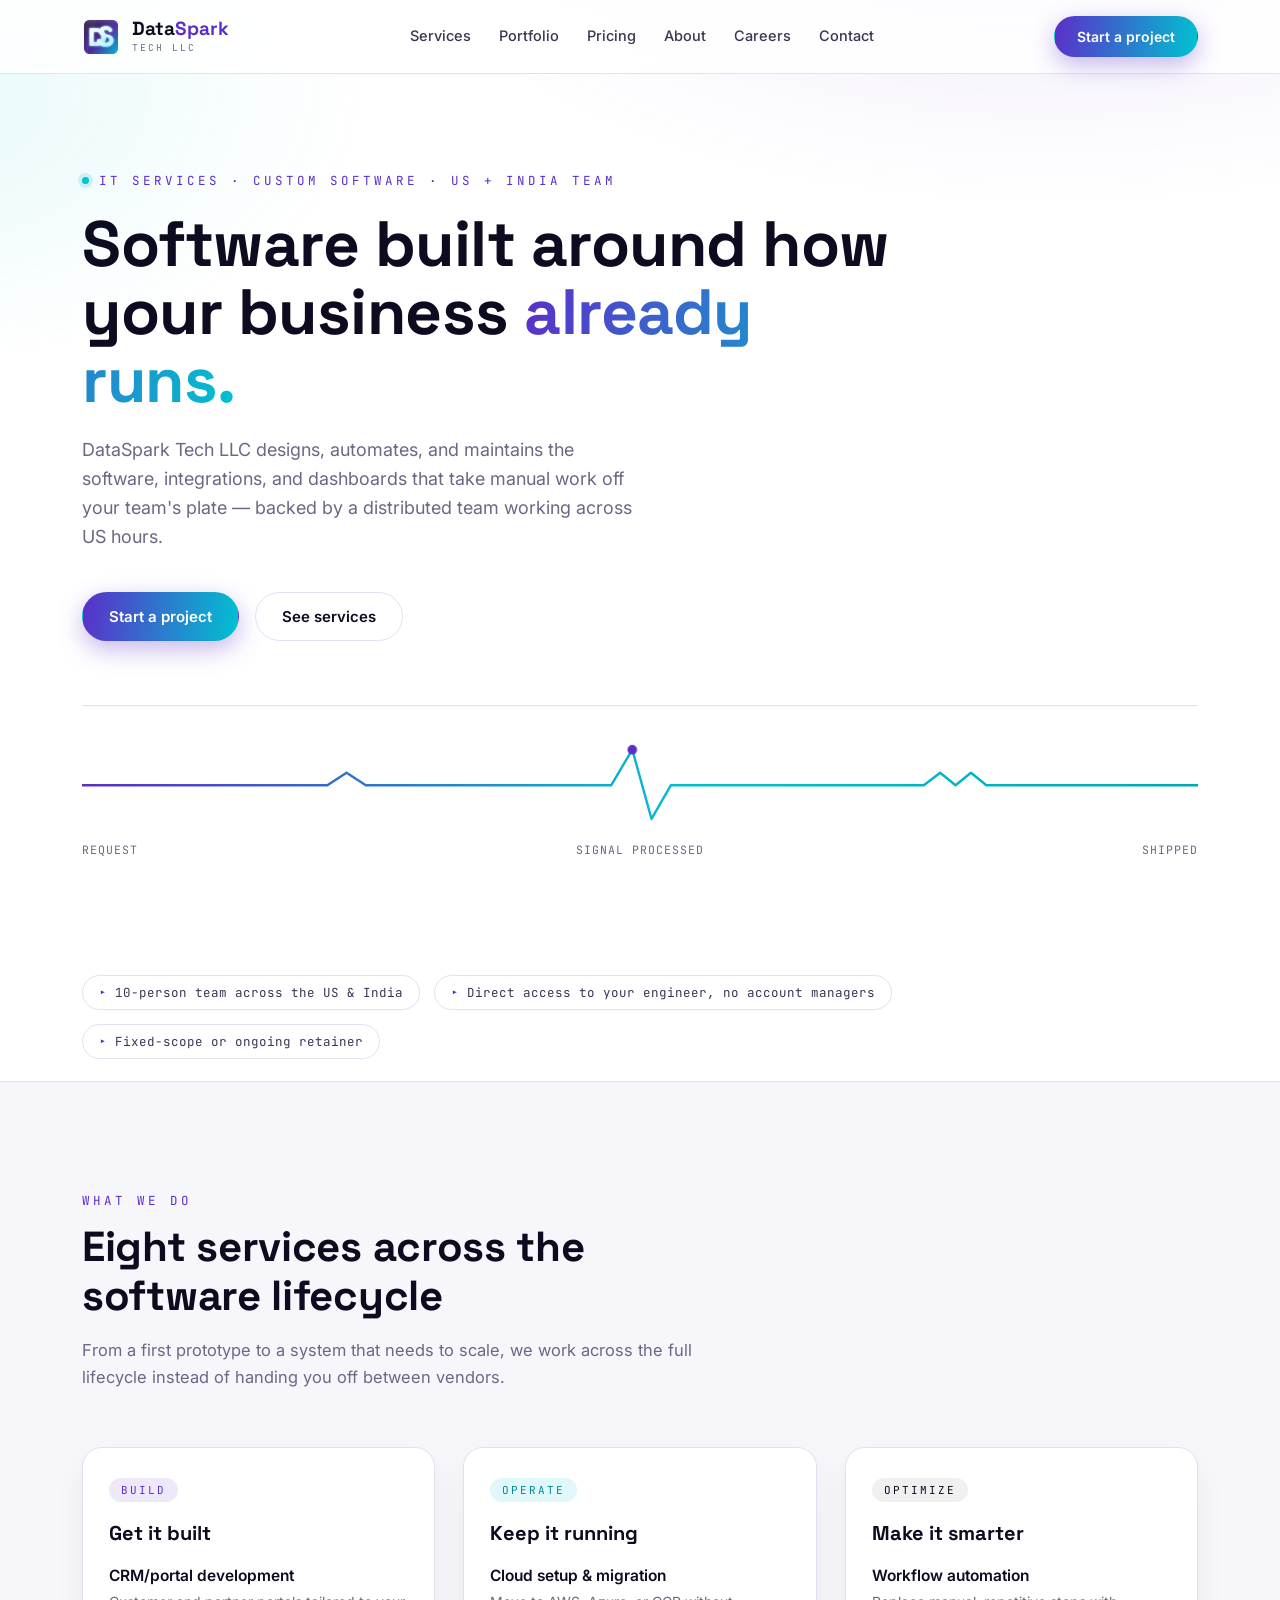
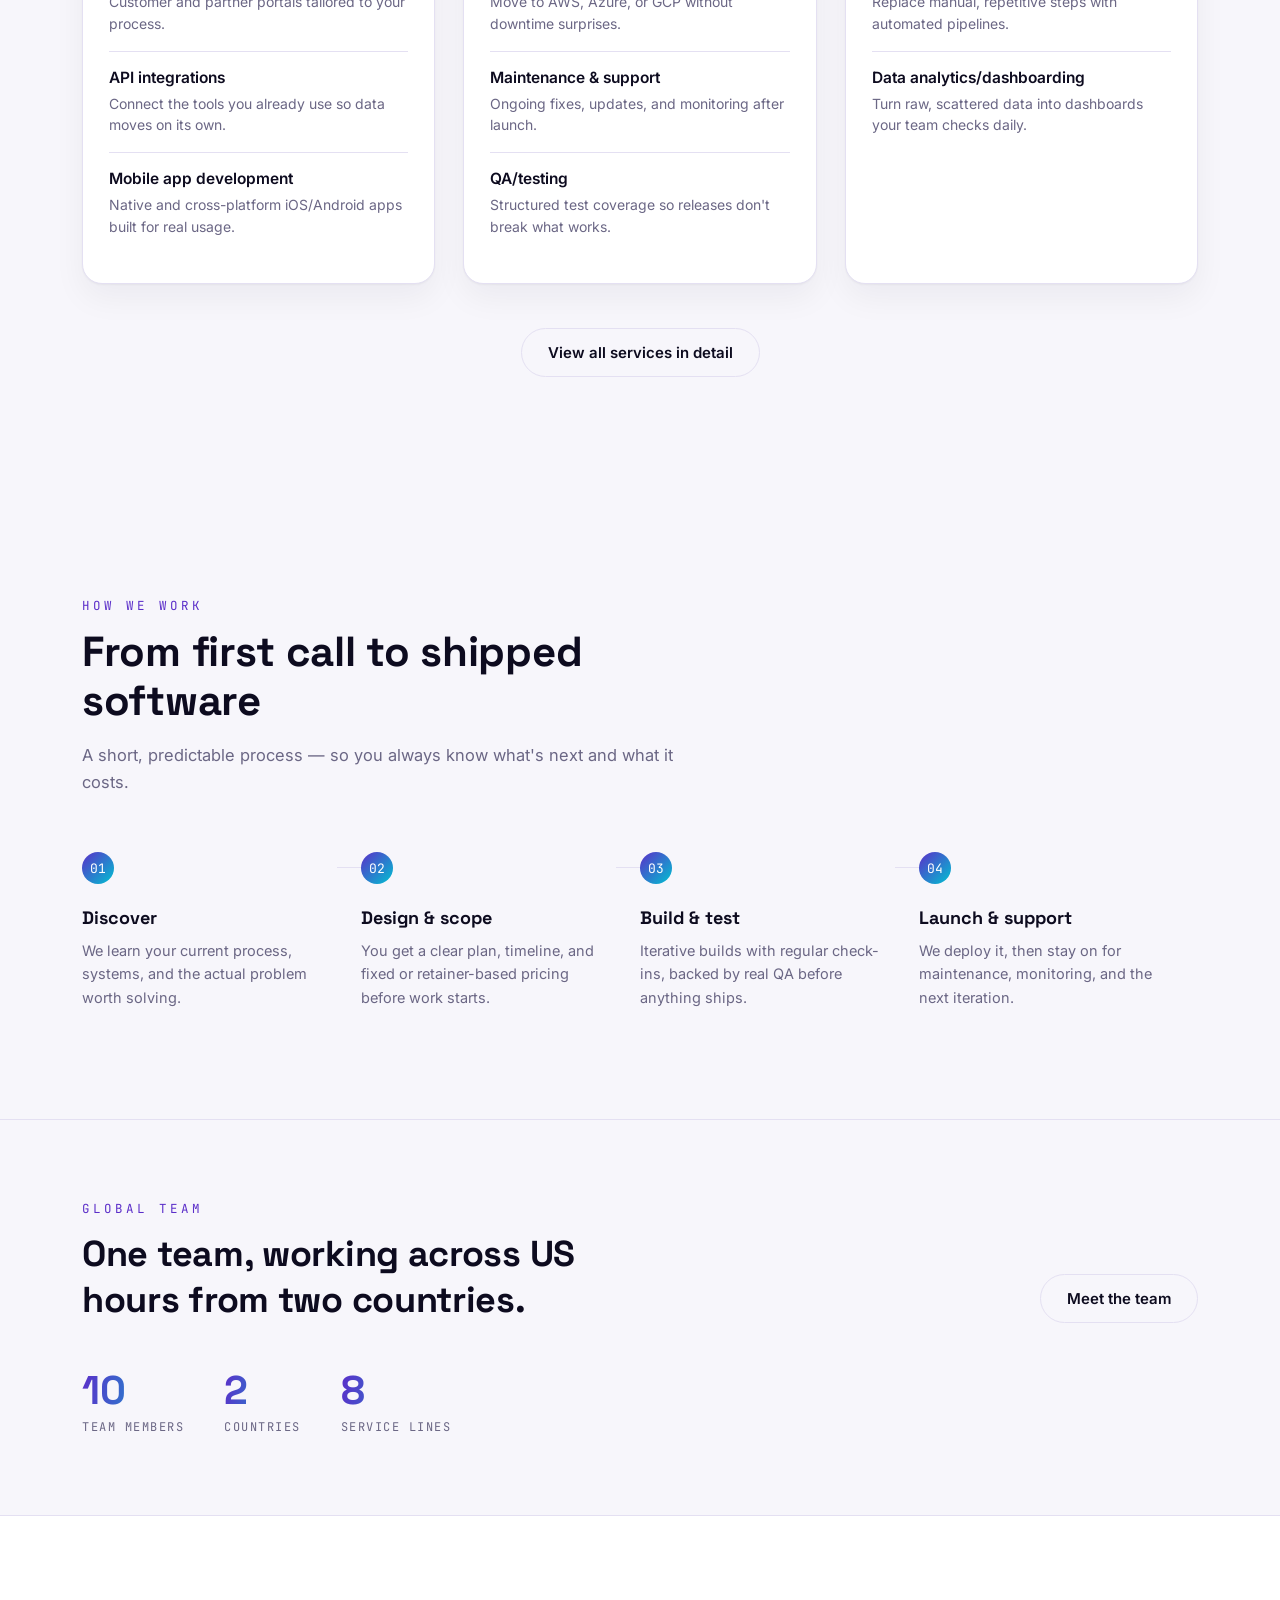
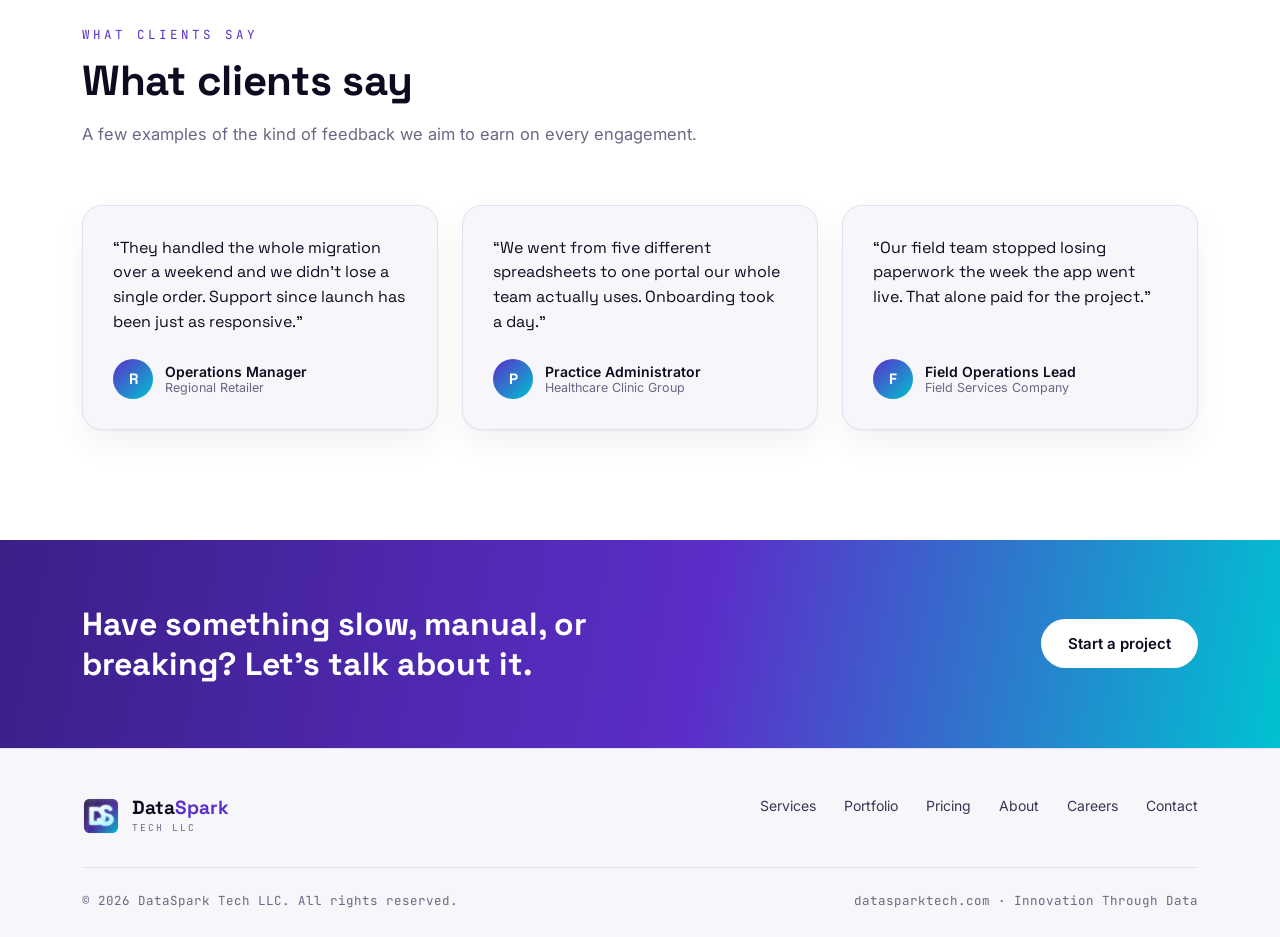
==== index.html @ fb8e446d "add files" ====
<!DOCTYPE html>
<html lang="en">
<head>
<meta charset="UTF-8">
<meta name="viewport" content="width=device-width, initial-scale=1.0">
<title>DataSpark Tech LLC — Custom Software & IT Services</title>
<meta name="description" content="DataSpark Tech LLC builds custom software, automates workflows, and keeps systems running, with a distributed team across the US and India.">
<link rel="icon" type="image/png" href="assets/img/favicon.png">
<link rel="preconnect" href="https://fonts.googleapis.com">
<link rel="preconnect" href="https://fonts.gstatic.com" crossorigin>
<link href="https://fonts.googleapis.com/css2?family=Space+Grotesk:wght@500;600;700&family=Inter:wght@400;500;600;700&family=JetBrains+Mono:wght@400;500;600&display=swap" rel="stylesheet">
<link rel="stylesheet" href="assets/css/style.css">
</head>
<body>
<header class="site-header">
  <nav>
    <a href="index.html" class="logo-lockup">
      <img class="badge" src="assets/img/badge.svg" alt="DataSpark Tech LLC">
      <span class="logo-text">
        <span class="word">Data<span>Spark</span></span>
        <span class="sub">TECH LLC</span>
      </span>
    </a>
    <div class="nav-links">
      <a href="services.html">Services</a>
      <a href="portfolio.html">Portfolio</a>
      <a href="pricing.html">Pricing</a>
      <a href="about.html">About</a>
      <a href="careers.html">Careers</a>
      <a href="contact.html">Contact</a>
    </div>
    <div class="nav-cta">
      <a href="contact.html" class="btn btn-primary">Start a project</a>
    </div>
    <button class="nav-toggle" aria-label="Open menu"><span></span></button>
  </nav>
  <div class="mobile-menu">
    <a href="index.html" class="active">Home</a>
    <a href="services.html">Services</a>
    <a href="portfolio.html">Portfolio</a>
    <a href="pricing.html">Pricing</a>
    <a href="about.html">About</a>
    <a href="careers.html">Careers</a>
    <a href="contact.html">Contact</a>
    <a href="contact.html" class="btn btn-primary btn-block">Start a project</a>
  </div>
</header>

<main>

<!-- HERO -->
<section class="hero">
  <div class="wrap">
    <span class="eyebrow">IT SERVICES &middot; CUSTOM SOFTWARE &middot; US + INDIA TEAM</span>
    <h1>Software built around how your business <em>already runs.</em></h1>
    <p class="lead">DataSpark Tech LLC designs, automates, and maintains the software, integrations, and dashboards that take manual work off your team's plate &mdash; backed by a distributed team working across US hours.</p>
    <div class="hero-actions">
      <a href="contact.html" class="btn btn-primary">Start a project</a>
      <a href="services.html" class="btn btn-ghost-dark">See services</a>
    </div>

    <div class="pulse-wrap">
      <svg class="pulse-svg" viewBox="0 0 1160 90" preserveAspectRatio="none">
        <defs>
          <linearGradient id="pulseGrad" x1="0%" y1="0%" x2="100%" y2="0%">
            <stop offset="0%" stop-color="#5B2EC9"/>
            <stop offset="55%" stop-color="#00C2D1"/>
            <stop offset="100%" stop-color="#00A9B7"/>
          </linearGradient>
        </defs>
        <path class="pulse-path" d="M0,45 L235,45 L255,45 L275,32 L295,45 L520,45 L550,45 L572,8 L592,80 L612,45 L850,45 L875,45 L892,32 L908,45 L924,32 L940,45 L1160,45"/>
        <circle class="pulse-dot" cx="572" cy="8" r="5"/>
      </svg>
      <div class="pulse-labels">
        <span>REQUEST</span>
        <span>SIGNAL PROCESSED</span>
        <span>SHIPPED</span>
      </div>
    </div>
  </div>
</section>

<!-- FACTS -->
<div class="facts">
  <div class="wrap">
    <span class="fact-pill">10-person team across the US &amp; India</span>
    <span class="fact-pill">Direct access to your engineer, no account managers</span>
    <span class="fact-pill">Fixed-scope or ongoing retainer</span>
  </div>
</div>

<!-- SERVICES TEASER -->
<section class="services section" id="services">
  <div class="wrap">
    <div class="section-head">
      <span class="section-eyebrow">WHAT WE DO</span>
      <h2>Eight services across the software lifecycle</h2>
      <p>From a first prototype to a system that needs to scale, we work across the full lifecycle instead of handing you off between vendors.</p>
    </div>

    <div class="service-groups">
      <div class="service-group">
        <span class="group-tag tag-build">BUILD</span>
        <h3 class="group-title">Get it built</h3>
        <div class="service-item">
          <h3>CRM/portal development</h3>
          <p>Customer and partner portals tailored to your process.</p>
        </div>
        <div class="service-item">
          <h3>API integrations</h3>
          <p>Connect the tools you already use so data moves on its own.</p>
        </div>
        <div class="service-item">
          <h3>Mobile app development</h3>
          <p>Native and cross-platform iOS/Android apps built for real usage.</p>
        </div>
      </div>

      <div class="service-group">
        <span class="group-tag tag-operate">OPERATE</span>
        <h3 class="group-title">Keep it running</h3>
        <div class="service-item">
          <h3>Cloud setup &amp; migration</h3>
          <p>Move to AWS, Azure, or GCP without downtime surprises.</p>
        </div>
        <div class="service-item">
          <h3>Maintenance &amp; support</h3>
          <p>Ongoing fixes, updates, and monitoring after launch.</p>
        </div>
        <div class="service-item">
          <h3>QA/testing</h3>
          <p>Structured test coverage so releases don't break what works.</p>
        </div>
      </div>

      <div class="service-group">
        <span class="group-tag tag-optimize">OPTIMIZE</span>
        <h3 class="group-title">Make it smarter</h3>
        <div class="service-item">
          <h3>Workflow automation</h3>
          <p>Replace manual, repetitive steps with automated pipelines.</p>
        </div>
        <div class="service-item">
          <h3>Data analytics/dashboarding</h3>
          <p>Turn raw, scattered data into dashboards your team checks daily.</p>
        </div>
      </div>
    </div>

    <div style="text-align:center; margin-top:44px;">
      <a href="services.html" class="btn btn-ghost-dark">View all services in detail</a>
    </div>
  </div>
</section>

<!-- PROCESS -->
<section class="process section" id="process" style="background:var(--paper);">
  <div class="wrap">
    <div class="section-head">
      <span class="section-eyebrow">HOW WE WORK</span>
      <h2>From first call to shipped software</h2>
      <p>A short, predictable process &mdash; so you always know what's next and what it costs.</p>
    </div>

    <div class="process-list">
      <div class="step">
        <div class="step-num">01</div>
        <h3>Discover</h3>
        <p>We learn your current process, systems, and the actual problem worth solving.</p>
      </div>
      <div class="step">
        <div class="step-num">02</div>
        <h3>Design &amp; scope</h3>
        <p>You get a clear plan, timeline, and fixed or retainer-based pricing before work starts.</p>
      </div>
      <div class="step">
        <div class="step-num">03</div>
        <h3>Build &amp; test</h3>
        <p>Iterative builds with regular check-ins, backed by real QA before anything ships.</p>
      </div>
      <div class="step">
        <div class="step-num">04</div>
        <h3>Launch &amp; support</h3>
        <p>We deploy it, then stay on for maintenance, monitoring, and the next iteration.</p>
      </div>
    </div>
  </div>
</section>

<!-- GLOBAL TEAM STRIP -->
<section class="section tight" style="background:var(--paper); color:var(--ink); border-top:1px solid var(--paper-line); border-bottom:1px solid var(--paper-line);">
  <div class="wrap">
    <div style="display:flex; justify-content:space-between; align-items:flex-end; flex-wrap:wrap; gap:24px;">
      <div>
        <span class="section-eyebrow">GLOBAL TEAM</span>
        <h2 style="font-family:var(--display); font-weight:700; font-size:clamp(26px,3vw,36px); margin:0; max-width:520px; letter-spacing:-.3px;">One team, working across US hours from two countries.</h2>
      </div>
      <a href="about.html" class="btn btn-ghost-dark">Meet the team</a>
    </div>
    <div class="team-stat-row">
      <div class="team-stat"><div class="num">10</div><div class="label">TEAM MEMBERS</div></div>
      <div class="team-stat"><div class="num">2</div><div class="label">COUNTRIES</div></div>
      <div class="team-stat"><div class="num">8</div><div class="label">SERVICE LINES</div></div>
    </div>
  </div>
</section>

<!-- TESTIMONIALS TEASER -->
<section class="testimonials section" id="testimonials">
  <div class="wrap">
    <div class="section-head">
      <span class="section-eyebrow">WHAT CLIENTS SAY</span>
      <h2>What clients say</h2>
      <p>A few examples of the kind of feedback we aim to earn on every engagement.</p>
    </div>
    <div class="testi-grid">
      <div class="testi-card">
        <p class="testi-quote">&ldquo;They handled the whole migration over a weekend and we didn't lose a single order. Support since launch has been just as responsive.&rdquo;</p>
        <div class="testi-person">
          <div class="testi-avatar">R</div>
          <div><div class="name">Operations Manager</div><div class="role">Regional Retailer</div></div>
        </div>
      </div>
      <div class="testi-card">
        <p class="testi-quote">&ldquo;We went from five different spreadsheets to one portal our whole team actually uses. Onboarding took a day.&rdquo;</p>
        <div class="testi-person">
          <div class="testi-avatar">P</div>
          <div><div class="name">Practice Administrator</div><div class="role">Healthcare Clinic Group</div></div>
        </div>
      </div>
      <div class="testi-card">
        <p class="testi-quote">&ldquo;Our field team stopped losing paperwork the week the app went live. That alone paid for the project.&rdquo;</p>
        <div class="testi-person">
          <div class="testi-avatar">F</div>
          <div><div class="name">Field Operations Lead</div><div class="role">Field Services Company</div></div>
        </div>
      </div>
    </div>
  </div>
</section>

<!-- CTA BANNER -->
<div class="cta-banner">
  <div class="wrap">
    <h2>Have something slow, manual, or breaking? Let's talk about it.</h2>
    <a href="contact.html" class="btn">Start a project</a>
  </div>
</div>

</main>
<footer>
  <div class="wrap">
    <div class="footer-top">
      <a href="index.html" class="logo-lockup">
        <img class="badge" src="assets/img/badge.svg" alt="DataSpark Tech LLC">
        <span class="logo-text">
          <span class="word">Data<span>Spark</span></span>
          <span class="sub">TECH LLC</span>
        </span>
      </a>
      <div class="footer-links">
        <a href="services.html">Services</a>
        <a href="portfolio.html">Portfolio</a>
        <a href="pricing.html">Pricing</a>
        <a href="about.html">About</a>
        <a href="careers.html">Careers</a>
        <a href="contact.html">Contact</a>
      </div>
    </div>
    <div class="footer-bottom">
      <span>&copy; 2026 DataSpark Tech LLC. All rights reserved.</span>
      <span>datasparktech.com &middot; Innovation Through Data</span>
    </div>
  </div>
</footer>
<script src="assets/js/main.js"></script>
</body>
</html>
---- assets/css/style.css ----
/* ==========================================================================
   DataSpark Tech LLC — shared stylesheet
   ========================================================================== */

:root{
  --ink:#0D0B1F;
  --ink-2:#161129;
  --ink-soft:#3A3554;
  --violet:#5B2EC9;
  --violet-deep:#3B1F87;
  --cyan:#00C2D1;
  --paper:#F7F6FB;
  --paper-line:#E4E0F2;
  --white:#FFFFFF;
  --muted:#6B6785;

  --display: 'Space Grotesk', sans-serif;
  --body: 'Inter', sans-serif;
  --mono: 'JetBrains Mono', monospace;
}

*{ box-sizing:border-box; }
html{ scroll-behavior:smooth; }
body{
  margin:0;
  font-family:var(--body);
  color:var(--ink);
  background:var(--white);
  -webkit-font-smoothing:antialiased;
}
img,svg{ display:block; max-width:100%; }
a{ color:inherit; text-decoration:none; }
ul{ margin:0; padding:0; list-style:none; }
section{ position:relative; }
button{ font-family:inherit; }

.wrap{
  max-width:1180px;
  margin:0 auto;
  padding:0 32px;
}

/* ---------- Buttons ---------- */
.btn{
  display:inline-flex;
  align-items:center;
  gap:8px;
  font-family:var(--body);
  font-weight:600;
  font-size:15px;
  padding:14px 26px;
  border-radius:999px;
  cursor:pointer;
  border:1px solid transparent;
  transition:transform .18s ease, box-shadow .18s ease, background .18s ease, color .18s ease, border-color .18s ease;
  white-space:nowrap;
}
.btn:hover{ transform:translateY(-1px); }
.btn-primary{
  background:linear-gradient(100deg, var(--violet), var(--cyan));
  color:var(--white);
  box-shadow:0 8px 24px rgba(91,46,201,.35);
}
.btn-primary:hover{ box-shadow:0 10px 28px rgba(0,194,209,.4); }
.btn-ghost{
  background:transparent;
  color:var(--white);
  border-color:rgba(255,255,255,.28);
}
.btn-ghost:hover{ border-color:var(--cyan); color:var(--cyan); }
.btn-ghost-dark{
  background:transparent;
  color:var(--ink);
  border-color:var(--paper-line);
}
.btn-ghost-dark:hover{ border-color:var(--violet); color:var(--violet); }
.btn-block{ width:100%; justify-content:center; }

/* ---------- Nav ---------- */
header.site-header{
  position:fixed;
  top:0; left:0; right:0;
  z-index:100;
  background:rgba(255,255,255,.82);
  backdrop-filter:blur(14px);
  -webkit-backdrop-filter:blur(14px);
  border-bottom:1px solid var(--paper-line);
}
nav{
  display:flex;
  align-items:center;
  justify-content:space-between;
  padding:16px 32px;
  max-width:1180px;
  margin:0 auto;
  position:relative;
}
.logo-lockup{
  display:flex;
  align-items:center;
  gap:12px;
}
.logo-lockup .badge{ width:38px; height:38px; flex-shrink:0; }
.logo-lockup .logo-text{
  display:flex;
  flex-direction:column;
}
.logo-lockup .word{
  font-family:var(--display);
  font-weight:700;
  font-size:19px;
  color:var(--ink);
  line-height:1.1;
}
.logo-lockup .word span{ color:var(--violet); }
.logo-lockup .sub{
  font-family:var(--mono);
  font-size:9.5px;
  letter-spacing:2px;
  color:var(--muted);
  margin-top:2px;
}
.nav-links{
  display:flex;
  align-items:center;
  gap:28px;
}
.nav-links a{
  font-size:14.5px;
  font-weight:500;
  color:var(--ink-soft);
  transition:color .15s ease;
  padding:4px 0;
  border-bottom:2px solid transparent;
}
.nav-links a:hover{ color:var(--ink); }
.nav-links a.active{
  color:var(--ink);
  border-bottom-color:var(--violet);
}
.nav-cta{ display:flex; align-items:center; gap:20px; }
.nav-cta .btn{ padding:11px 22px; font-size:14px; }

.nav-toggle{
  display:none;
  width:38px; height:38px;
  border-radius:10px;
  border:1px solid var(--paper-line);
  background:transparent;
  align-items:center;
  justify-content:center;
  cursor:pointer;
}
.nav-toggle span{
  display:block;
  width:16px; height:1.5px;
  background:var(--ink);
  position:relative;
}
.nav-toggle span::before, .nav-toggle span::after{
  content:'';
  position:absolute;
  left:0; width:16px; height:1.5px;
  background:var(--ink);
  transition:transform .2s ease;
}
.nav-toggle span::before{ top:-5px; }
.nav-toggle span::after{ top:5px; }

.mobile-menu{
  display:none;
  position:fixed;
  top:70px; left:0; right:0; bottom:0;
  z-index:99;
  background:var(--white);
  padding:28px 32px;
  overflow-y:auto;
}
.mobile-menu.open{ display:block; }
.mobile-menu a{
  display:block;
  font-family:var(--display);
  font-size:22px;
  font-weight:600;
  color:var(--ink);
  padding:16px 0;
  border-bottom:1px solid var(--paper-line);
}
.mobile-menu a.active{ color:var(--violet); }
.mobile-menu .btn{ margin-top:24px; }

/* ---------- Hero (home) ---------- */
.hero{
  background:
    radial-gradient(1100px 500px at 82% -10%, rgba(91,46,201,.10), transparent 60%),
    radial-gradient(900px 500px at -10% 10%, rgba(0,194,209,.10), transparent 55%),
    var(--white);
  color:var(--ink);
  padding:168px 0 96px;
  overflow:hidden;
}
.eyebrow{
  font-family:var(--mono);
  font-size:12.5px;
  letter-spacing:3px;
  color:var(--violet);
  display:inline-flex;
  align-items:center;
  gap:10px;
  margin-bottom:22px;
}
.eyebrow::before{
  content:'';
  width:7px; height:7px;
  border-radius:50%;
  background:var(--cyan);
  box-shadow:0 0 0 4px rgba(0,194,209,.18);
}
.hero h1{
  font-family:var(--display);
  font-weight:700;
  font-size:clamp(36px, 5.2vw, 64px);
  line-height:1.06;
  letter-spacing:-0.5px;
  max-width:820px;
  margin:0 0 22px;
}
.hero h1 em{
  font-style:normal;
  background:linear-gradient(100deg, var(--violet), var(--cyan));
  -webkit-background-clip:text;
  background-clip:text;
  color:transparent;
}
.hero p.lead{
  font-size:18px;
  line-height:1.6;
  color:var(--muted);
  max-width:560px;
  margin:0 0 40px;
}
.hero-actions{
  display:flex;
  gap:16px;
  margin-bottom:64px;
  flex-wrap:wrap;
}

/* signature pulse line */
.pulse-wrap{
  border-top:1px solid var(--paper-line);
  padding-top:36px;
}
.pulse-svg{ width:100%; height:auto; }
.pulse-path{
  fill:none;
  stroke:url(#pulseGrad);
  stroke-width:2.5;
  stroke-linecap:round;
  stroke-linejoin:round;
  stroke-dasharray:1800;
  stroke-dashoffset:1800;
  animation:draw 2.4s cubic-bezier(.4,.1,.2,1) .3s forwards;
}
@keyframes draw{ to{ stroke-dashoffset:0; } }
.pulse-dot{
  fill:var(--violet);
  opacity:0;
  animation:dotfade .6s ease 1.9s forwards, dotpulse 2.2s ease 2.5s infinite;
}
@keyframes dotfade{ to{ opacity:1; } }
@keyframes dotpulse{
  0%,100%{ r:5; opacity:1; }
  50%{ r:8; opacity:.6; }
}
.pulse-labels{
  display:flex;
  justify-content:space-between;
  margin-top:14px;
  font-family:var(--mono);
  font-size:11.5px;
  letter-spacing:1px;
  color:var(--muted);
}

@media (prefers-reduced-motion: reduce){
  .pulse-path{ animation:none; stroke-dashoffset:0; }
  .pulse-dot{ animation:none; opacity:1; }
}

/* ---------- Page header (interior pages) ---------- */
.page-header{
  background:
    radial-gradient(900px 420px at 85% -20%, rgba(91,46,201,.10), transparent 60%),
    radial-gradient(700px 420px at -10% 0%, rgba(0,194,209,.10), transparent 55%),
    var(--paper);
  color:var(--ink);
  padding:150px 0 64px;
  position:relative;
}
.page-header::after{
  content:'';
  position:absolute;
  left:0; right:0; bottom:0;
  height:4px;
  background:linear-gradient(90deg, var(--violet) 0%, var(--cyan) 100%);
}
.page-header .eyebrow{ margin-bottom:18px; }
.page-header h1{
  font-family:var(--display);
  font-weight:700;
  font-size:clamp(32px, 4.4vw, 50px);
  line-height:1.1;
  letter-spacing:-.4px;
  max-width:720px;
  margin:0 0 16px;
}
.page-header p{
  font-size:17px;
  line-height:1.6;
  color:var(--muted);
  max-width:600px;
  margin:0;
}

/* ---------- Facts row ---------- */
.facts{
  background:var(--white);
  border-bottom:1px solid var(--paper-line);
}
.facts .wrap{
  display:flex;
  flex-wrap:wrap;
  gap:14px;
  padding:22px 32px;
}
.fact-pill{
  font-family:var(--mono);
  font-size:12.5px;
  color:var(--ink-soft);
  border:1px solid var(--paper-line);
  border-radius:999px;
  padding:8px 16px;
  display:flex;
  align-items:center;
  gap:8px;
}
.fact-pill::before{ content:'▸'; color:var(--violet); }

/* ---------- Card elevation system ---------- */
.service-group,
.service-detail-card,
.team-loc-card,
.case-card,
.testi-card,
.value-card,
.price-card,
.about-card{
  box-shadow:0 1px 2px rgba(13,11,31,.04), 0 14px 32px rgba(13,11,31,.05);
  transition:transform .22s ease, box-shadow .22s ease;
}
.service-group:hover,
.service-detail-card:hover,
.team-loc-card:hover,
.case-card:hover,
.testi-card:hover,
.value-card:hover,
.price-card:not(.featured):hover{
  transform:translateY(-3px);
  box-shadow:0 4px 10px rgba(13,11,31,.06), 0 22px 44px rgba(13,11,31,.09);
}
.price-card.featured{ transition:box-shadow .22s ease; }
.job-item{ transition:background .18s ease; }
.job-item:hover{ background:rgba(91,46,201,.02); }

/* ---------- Section headings ---------- */
.section{ padding:110px 0; }
.section.tight{ padding:80px 0; }
.section-head{
  max-width:640px;
  margin:0 0 56px;
}
.section-head.center{ margin-left:auto; margin-right:auto; text-align:center; }
.section-eyebrow{
  font-family:var(--mono);
  font-size:12.5px;
  letter-spacing:3px;
  color:var(--violet);
  margin-bottom:14px;
  display:block;
}
.section-head h2{
  font-family:var(--display);
  font-weight:700;
  font-size:clamp(28px,3.4vw,42px);
  line-height:1.16;
  margin:0 0 16px;
  letter-spacing:-.3px;
}
.section-head p{
  font-size:16.5px;
  line-height:1.65;
  color:var(--muted);
  margin:0;
}
.section-head.center p{ margin-left:auto; margin-right:auto; }

/* ---------- Services ---------- */
.services{ background:var(--paper); }
.service-groups{
  display:grid;
  grid-template-columns:repeat(3, 1fr);
  gap:28px;
}
.service-group{
  background:var(--white);
  border:1px solid var(--paper-line);
  border-radius:20px;
  padding:30px 26px;
}
.group-tag{
  display:inline-block;
  font-family:var(--mono);
  font-size:11px;
  letter-spacing:2px;
  padding:5px 12px;
  border-radius:999px;
  margin-bottom:18px;
}
.tag-build{ background:rgba(91,46,201,.1); color:var(--violet); }
.tag-operate{ background:rgba(0,194,209,.12); color:#008B96; }
.tag-optimize{ background:rgba(13,11,31,.06); color:var(--ink); }

.group-title{
  font-family:var(--display);
  font-size:20px;
  font-weight:700;
  margin:0 0 20px;
}
.service-item{
  padding:16px 0;
  border-top:1px solid var(--paper-line);
}
.service-item:first-of-type{ border-top:none; padding-top:0; }
.service-item h3{
  font-size:15.5px;
  font-weight:600;
  margin:0 0 6px;
}
.service-item p{
  font-size:14px;
  line-height:1.55;
  color:var(--muted);
  margin:0;
}

/* Full service page cards */
.service-detail-grid{
  display:grid;
  grid-template-columns:1fr 1fr;
  gap:24px;
}
.service-detail-card{
  background:var(--white);
  border:1px solid var(--paper-line);
  border-radius:20px;
  padding:32px;
}
.service-detail-card .num{
  font-family:var(--mono);
  font-size:12px;
  color:var(--white);
  background:linear-gradient(135deg, var(--violet), var(--cyan));
  display:inline-flex;
  width:34px; height:34px;
  align-items:center; justify-content:center;
  border-radius:50%;
  margin-bottom:20px;
}
.service-detail-card h3{
  font-family:var(--display);
  font-size:20px;
  font-weight:700;
  margin:0 0 12px;
}
.service-detail-card p{
  font-size:14.5px;
  line-height:1.65;
  color:var(--muted);
  margin:0 0 16px;
}
.service-detail-card ul{
  display:flex;
  flex-direction:column;
  gap:9px;
}
.service-detail-card li{
  font-size:13.5px;
  color:var(--ink-soft);
  padding-left:18px;
  position:relative;
}
.service-detail-card li::before{
  content:'';
  position:absolute;
  left:0; top:7px;
  width:6px; height:6px;
  border-radius:50%;
  background:var(--violet);
}

/* ---------- Process ---------- */
.process{ background:var(--white); }
.process-list{
  display:grid;
  grid-template-columns:repeat(4, 1fr);
  gap:0;
}
.step{
  padding:0 24px 0 0;
  position:relative;
}
.step:not(:last-child)::after{
  content:'';
  position:absolute;
  top:15px; right:0;
  width:24px; height:1px;
  background:var(--paper-line);
}
.step-num{
  font-family:var(--mono);
  font-size:13px;
  color:var(--white);
  background:linear-gradient(135deg, var(--violet), var(--cyan));
  width:32px; height:32px;
  border-radius:50%;
  display:flex; align-items:center; justify-content:center;
  margin-bottom:22px;
}
.step h3{
  font-family:var(--display);
  font-size:18px;
  font-weight:700;
  margin:0 0 10px;
}
.step p{
  font-size:14.5px;
  line-height:1.6;
  color:var(--muted);
  margin:0;
}

/* ---------- About / Team ---------- */
.about{ background:var(--paper); }
.about-grid{
  display:grid;
  grid-template-columns:1.1fr .9fr;
  gap:64px;
  align-items:start;
}
.about-copy p{
  font-size:16.5px;
  line-height:1.75;
  color:var(--ink-soft);
  margin:0 0 18px;
}
.about-card{
  background:var(--white);
  color:var(--ink);
  border:1px solid var(--paper-line);
  border-radius:22px;
  padding:36px;
  box-shadow:0 24px 48px rgba(59,31,135,.08);
}
.about-card .badge-lg{ width:56px; height:56px; margin-bottom:22px; }
.about-card h3{
  font-family:var(--display);
  font-size:19px;
  margin:0 0 18px;
}
.about-card .row{
  display:flex;
  justify-content:space-between;
  padding:12px 0;
  border-top:1px solid var(--paper-line);
  font-size:14px;
}
.about-card .row:first-of-type{ border-top:none; }
.about-card .row span:first-child{ color:var(--muted); }
.about-card .row span:last-child{ font-family:var(--mono); text-align:right; color:var(--ink); }

.team-grid{
  display:grid;
  grid-template-columns:repeat(2, 1fr);
  gap:24px;
}
.team-loc-card{
  background:var(--white);
  border:1px solid var(--paper-line);
  border-radius:20px;
  padding:32px;
}
.team-loc-card .flag{
  font-family:var(--mono);
  font-size:11px;
  letter-spacing:2px;
  color:var(--violet);
  margin-bottom:10px;
  display:block;
}
.team-loc-card h3{
  font-family:var(--display);
  font-size:22px;
  margin:0 0 10px;
}
.team-loc-card p{
  font-size:14.5px;
  line-height:1.6;
  color:var(--muted);
  margin:0;
}
.team-stat-row{
  display:flex;
  gap:40px;
  margin-top:48px;
  flex-wrap:wrap;
}
.team-stat{ }
.team-stat .num{
  font-family:var(--display);
  font-size:40px;
  font-weight:700;
  background:linear-gradient(100deg, var(--violet), var(--cyan));
  -webkit-background-clip:text;
  background-clip:text;
  color:transparent;
  line-height:1;
  margin-bottom:8px;
}
.team-stat .label{
  font-family:var(--mono);
  font-size:12px;
  letter-spacing:1.5px;
  color:var(--muted);
}

/* ---------- Portfolio / Case studies ---------- */
.portfolio{ background:var(--paper); }
.case-grid{
  display:grid;
  grid-template-columns:repeat(2, 1fr);
  gap:28px;
}
.case-card{
  background:var(--white);
  border:1px solid var(--paper-line);
  border-radius:20px;
  overflow:hidden;
}
.case-card .case-top{
  padding:28px 30px 0;
}
.case-tag{
  display:inline-block;
  font-family:var(--mono);
  font-size:11px;
  letter-spacing:1.5px;
  color:var(--violet);
  background:rgba(91,46,201,.08);
  padding:5px 12px;
  border-radius:999px;
  margin-bottom:16px;
}
.case-card h3{
  font-family:var(--display);
  font-size:20px;
  font-weight:700;
  margin:0 0 14px;
}
.case-meta{
  display:grid;
  grid-template-columns:1fr 1fr 1fr;
  gap:14px;
  padding:22px 30px;
  margin-top:18px;
  background:var(--paper);
  border-top:1px solid var(--paper-line);
}
.case-meta div .k{
  font-family:var(--mono);
  font-size:10.5px;
  letter-spacing:1.5px;
  color:var(--muted);
  display:block;
  margin-bottom:6px;
}
.case-meta div .v{
  font-size:13.5px;
  font-weight:600;
  color:var(--ink);
}
.case-body p{
  font-size:14.5px;
  line-height:1.65;
  color:var(--muted);
  margin:0 0 14px;
  padding:0 30px;
}
.case-placeholder-note{
  font-family:var(--mono);
  font-size:11px;
  color:var(--muted);
  background:var(--paper);
  border:1px dashed var(--paper-line);
  border-radius:12px;
  padding:14px 18px;
  margin-top:8px;
}

/* ---------- Testimonials ---------- */
.testimonials{ background:var(--white); }
.testi-grid{
  display:grid;
  grid-template-columns:repeat(3, 1fr);
  gap:24px;
}
.testi-card{
  background:var(--paper);
  border:1px solid var(--paper-line);
  border-radius:20px;
  padding:30px;
  display:flex;
  flex-direction:column;
}
.testi-quote{
  font-family:var(--display);
  font-size:16px;
  line-height:1.55;
  color:var(--ink);
  margin:0 0 24px;
  flex-grow:1;
}
.testi-person{
  display:flex;
  align-items:center;
  gap:12px;
}
.testi-avatar{
  width:40px; height:40px;
  border-radius:50%;
  background:linear-gradient(135deg, var(--violet), var(--cyan));
  display:flex; align-items:center; justify-content:center;
  color:var(--white);
  font-family:var(--display);
  font-weight:700;
  font-size:15px;
  flex-shrink:0;
}
.testi-person .name{ font-size:14px; font-weight:600; }
.testi-person .role{ font-size:12.5px; color:var(--muted); }

/* ---------- Pricing ---------- */
.pricing{ background:var(--paper); }
.pricing-grid{
  display:grid;
  grid-template-columns:repeat(3, 1fr);
  gap:24px;
}
.price-card{
  background:var(--white);
  border:1px solid var(--paper-line);
  border-radius:22px;
  padding:34px 30px;
  display:flex;
  flex-direction:column;
}
.price-card.featured{
  background:var(--white);
  color:var(--ink);
  border:2px solid var(--violet);
  position:relative;
  transform:translateY(-8px);
  box-shadow:0 24px 48px rgba(91,46,201,.14);
}
.price-card .pill{
  display:inline-block;
  font-family:var(--mono);
  font-size:10.5px;
  letter-spacing:1.5px;
  padding:5px 12px;
  border-radius:999px;
  background:rgba(91,46,201,.1);
  color:var(--violet);
  margin-bottom:18px;
  width:fit-content;
}
.price-card.featured .pill{ background:var(--violet); color:var(--white); }
.price-card h3{
  font-family:var(--display);
  font-size:22px;
  margin:0 0 10px;
}
.price-card .desc{
  font-size:14px;
  line-height:1.6;
  color:var(--muted);
  margin:0 0 24px;
}
.price-card ul{
  display:flex;
  flex-direction:column;
  gap:12px;
  margin-bottom:28px;
  flex-grow:1;
}
.price-card li{
  font-size:13.5px;
  padding-left:22px;
  position:relative;
  color:var(--ink-soft);
}
.price-card li::before{
  content:'✓';
  position:absolute;
  left:0; top:0;
  color:var(--violet);
  font-weight:700;
}

/* ---------- Careers ---------- */
.careers-values{
  display:grid;
  grid-template-columns:repeat(3, 1fr);
  gap:24px;
  margin-bottom:20px;
}
.value-card{
  padding:28px;
  border:1px solid var(--paper-line);
  border-radius:18px;
}
.value-card h3{
  font-family:var(--display);
  font-size:17px;
  margin:0 0 10px;
}
.value-card p{
  font-size:14px;
  line-height:1.6;
  color:var(--muted);
  margin:0;
}
.job-list{ margin-top:20px; }
.job-item{
  display:flex;
  justify-content:space-between;
  align-items:center;
  padding:26px 0;
  border-top:1px solid var(--paper-line);
  gap:20px;
  flex-wrap:wrap;
}
.job-item:first-child{ border-top:none; }
.job-item h3{
  font-family:var(--display);
  font-size:18px;
  margin:0 0 8px;
}
.job-meta{
  display:flex;
  gap:10px;
  flex-wrap:wrap;
}
.job-meta span{
  font-family:var(--mono);
  font-size:11px;
  letter-spacing:1px;
  color:var(--muted);
  border:1px solid var(--paper-line);
  border-radius:999px;
  padding:5px 12px;
}

/* ---------- Contact ---------- */
.contact{
  background:var(--paper);
  color:var(--ink);
}
.contact .section-eyebrow{ color:var(--violet); }
.contact-grid{
  display:grid;
  grid-template-columns:.9fr 1.1fr;
  gap:64px;
}
.contact-info-item{
  padding:20px 0;
  border-top:1px solid var(--paper-line);
}
.contact-info-item:first-child{ border-top:none; padding-top:0; }
.contact-info-item .label{
  font-family:var(--mono);
  font-size:11.5px;
  letter-spacing:2px;
  color:var(--muted);
  display:block;
  margin-bottom:8px;
}
.contact-info-item .value{
  font-size:17px;
  font-weight:600;
  color:var(--ink);
}
.contact-info-item a.value:hover{ color:var(--violet); }

form.quote-form{
  display:grid;
  gap:16px;
}
.form-row{ display:grid; grid-template-columns:1fr 1fr; gap:16px; }
label{
  font-family:var(--mono);
  font-size:11px;
  letter-spacing:1.5px;
  color:var(--muted);
  display:block;
  margin-bottom:8px;
}
input, textarea, select{
  width:100%;
  background:var(--white);
  border:1px solid var(--paper-line);
  border-radius:10px;
  padding:13px 14px;
  color:var(--ink);
  font-family:var(--body);
  font-size:14.5px;
  transition:border-color .15s ease;
}
select option{ background:var(--white); color: var(--ink); }
input:focus, textarea:focus, select:focus{
  outline:none;
  border-color:var(--violet);
}
textarea{ resize:vertical; min-height:110px; }
.form-note{
  font-size:13px;
  color:var(--muted);
  margin-top:2px;
}

/* ---------- CTA banner ---------- */
.cta-banner{
  background:linear-gradient(100deg, var(--violet-deep), var(--violet) 55%, var(--cyan));
  padding:64px 0;
}
.cta-banner .wrap{
  display:flex;
  align-items:center;
  justify-content:space-between;
  gap:24px;
  flex-wrap:wrap;
}
.cta-banner h2{
  font-family:var(--display);
  font-weight:700;
  font-size:clamp(24px,3vw,32px);
  color:var(--white);
  margin:0;
  max-width:520px;
}
.cta-banner .btn{
  background:var(--white);
  color:var(--ink);
  box-shadow:none;
}
.cta-banner .btn:hover{ transform:translateY(-1px); box-shadow:0 8px 20px rgba(0,0,0,.2); }

/* ---------- Footer ---------- */
footer{
  background:var(--paper);
  color:var(--ink-soft);
  padding:48px 0 28px;
  border-top:1px solid var(--paper-line);
}
.footer-top{
  display:flex;
  justify-content:space-between;
  align-items:flex-start;
  flex-wrap:wrap;
  gap:30px;
  padding-bottom:32px;
  border-bottom:1px solid var(--paper-line);
  margin-bottom:24px;
}
.footer-links{
  display:flex;
  gap:28px;
  flex-wrap:wrap;
}
.footer-links a{ font-size:14px; color:var(--ink-soft); }
.footer-links a:hover{ color:var(--violet); }
.footer-bottom{
  display:flex;
  justify-content:space-between;
  flex-wrap:wrap;
  gap:12px;
  font-size:12.5px;
  color:var(--muted);
  font-family:var(--mono);
}

/* ---------- Responsive ---------- */
@media (max-width:900px){
  .nav-links{ display:none; }
  .nav-cta .btn{ display:none; }
  .nav-toggle{ display:flex; }
  .service-groups{ grid-template-columns:1fr; }
  .service-detail-grid{ grid-template-columns:1fr; }
  .process-list{ grid-template-columns:1fr 1fr; row-gap:36px; }
  .step:nth-child(2)::after{ display:none; }
  .about-grid{ grid-template-columns:1fr; }
  .contact-grid{ grid-template-columns:1fr; }
  .form-row{ grid-template-columns:1fr; }
  .team-grid{ grid-template-columns:1fr; }
  .case-grid{ grid-template-columns:1fr; }
  .testi-grid{ grid-template-columns:1fr; }
  .pricing-grid{ grid-template-columns:1fr; }
  .price-card.featured{ transform:none; }
  .careers-values{ grid-template-columns:1fr; }
  .case-meta{ grid-template-columns:1fr 1fr; }
}
@media (max-width:520px){
  .wrap{ padding:0 20px; }
  nav{ padding:14px 20px; }
  .hero{ padding:140px 0 72px; }
  .page-header{ padding:130px 0 56px; }
  .process-list{ grid-template-columns:1fr; }
  .step::after{ display:none !important; }
  .job-item{ flex-direction:column; align-items:flex-start; }
  .cta-banner .wrap{ flex-direction:column; align-items:flex-start; }
}
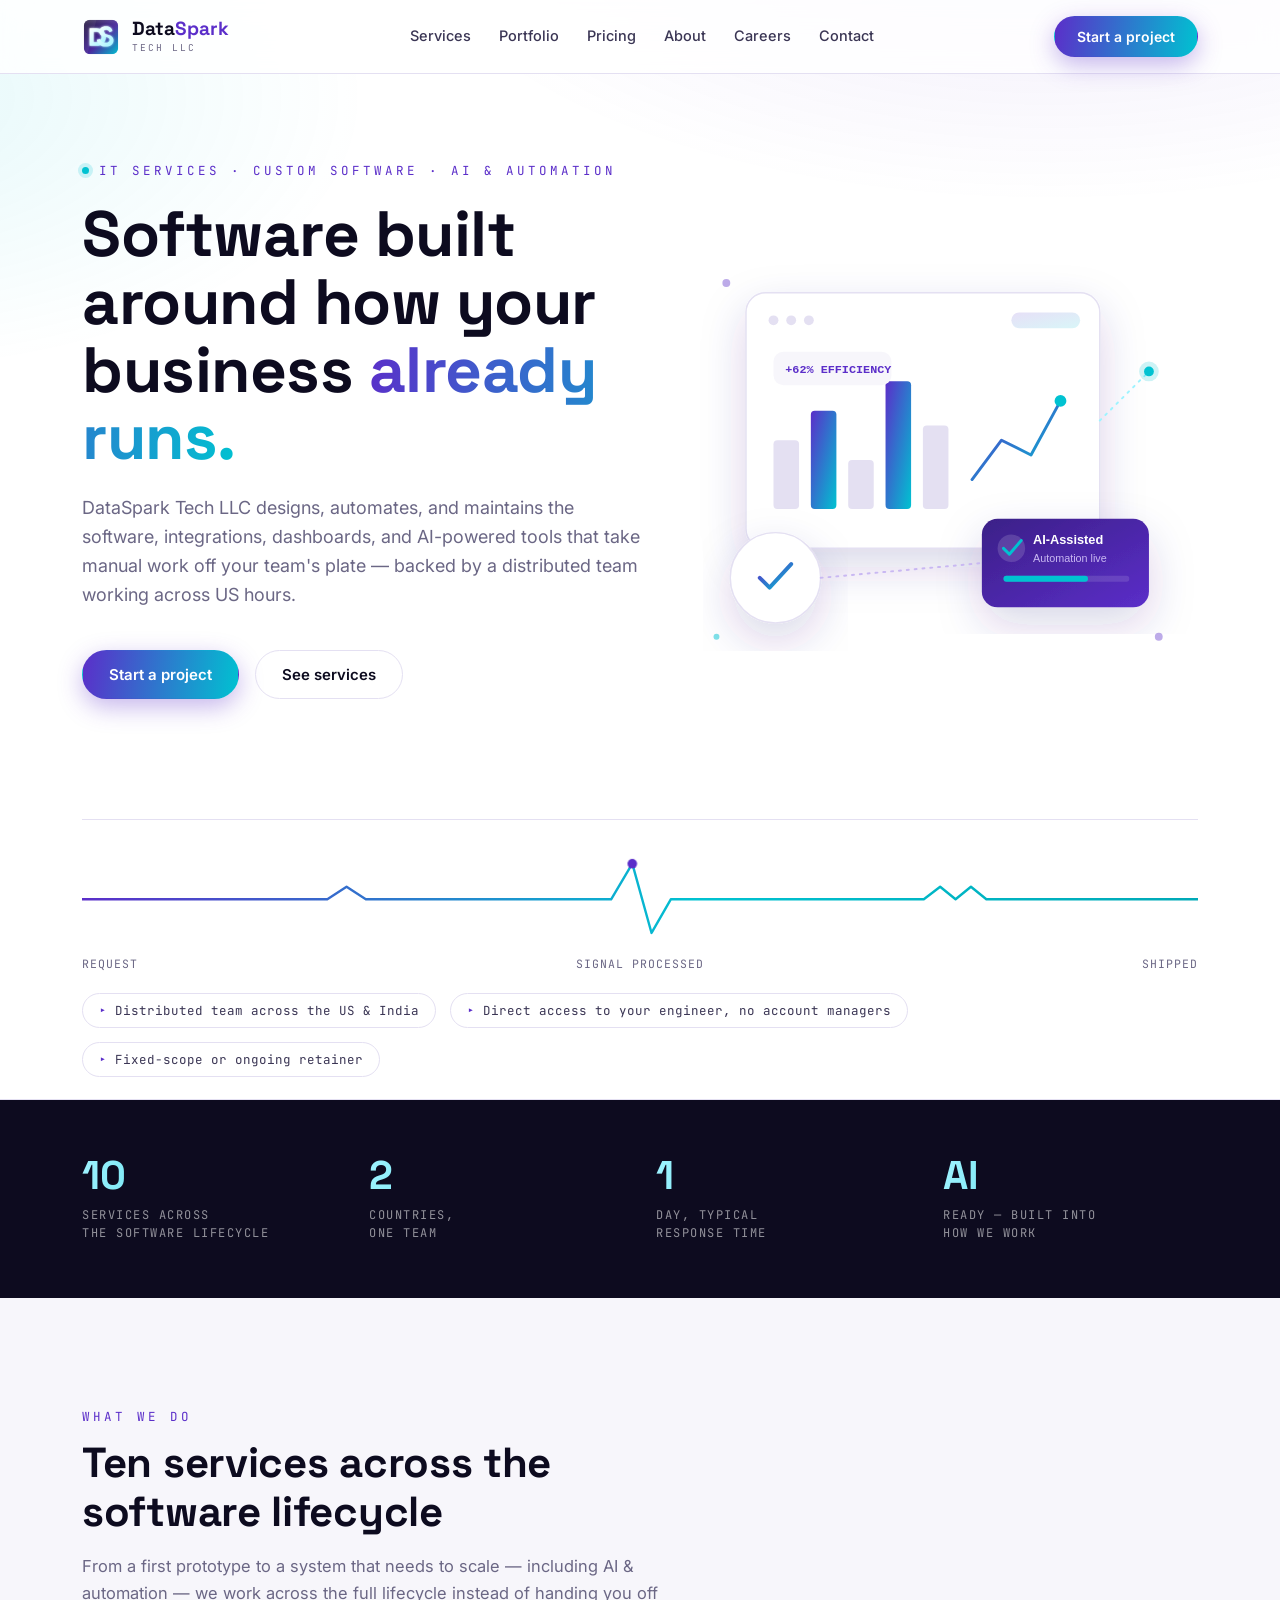
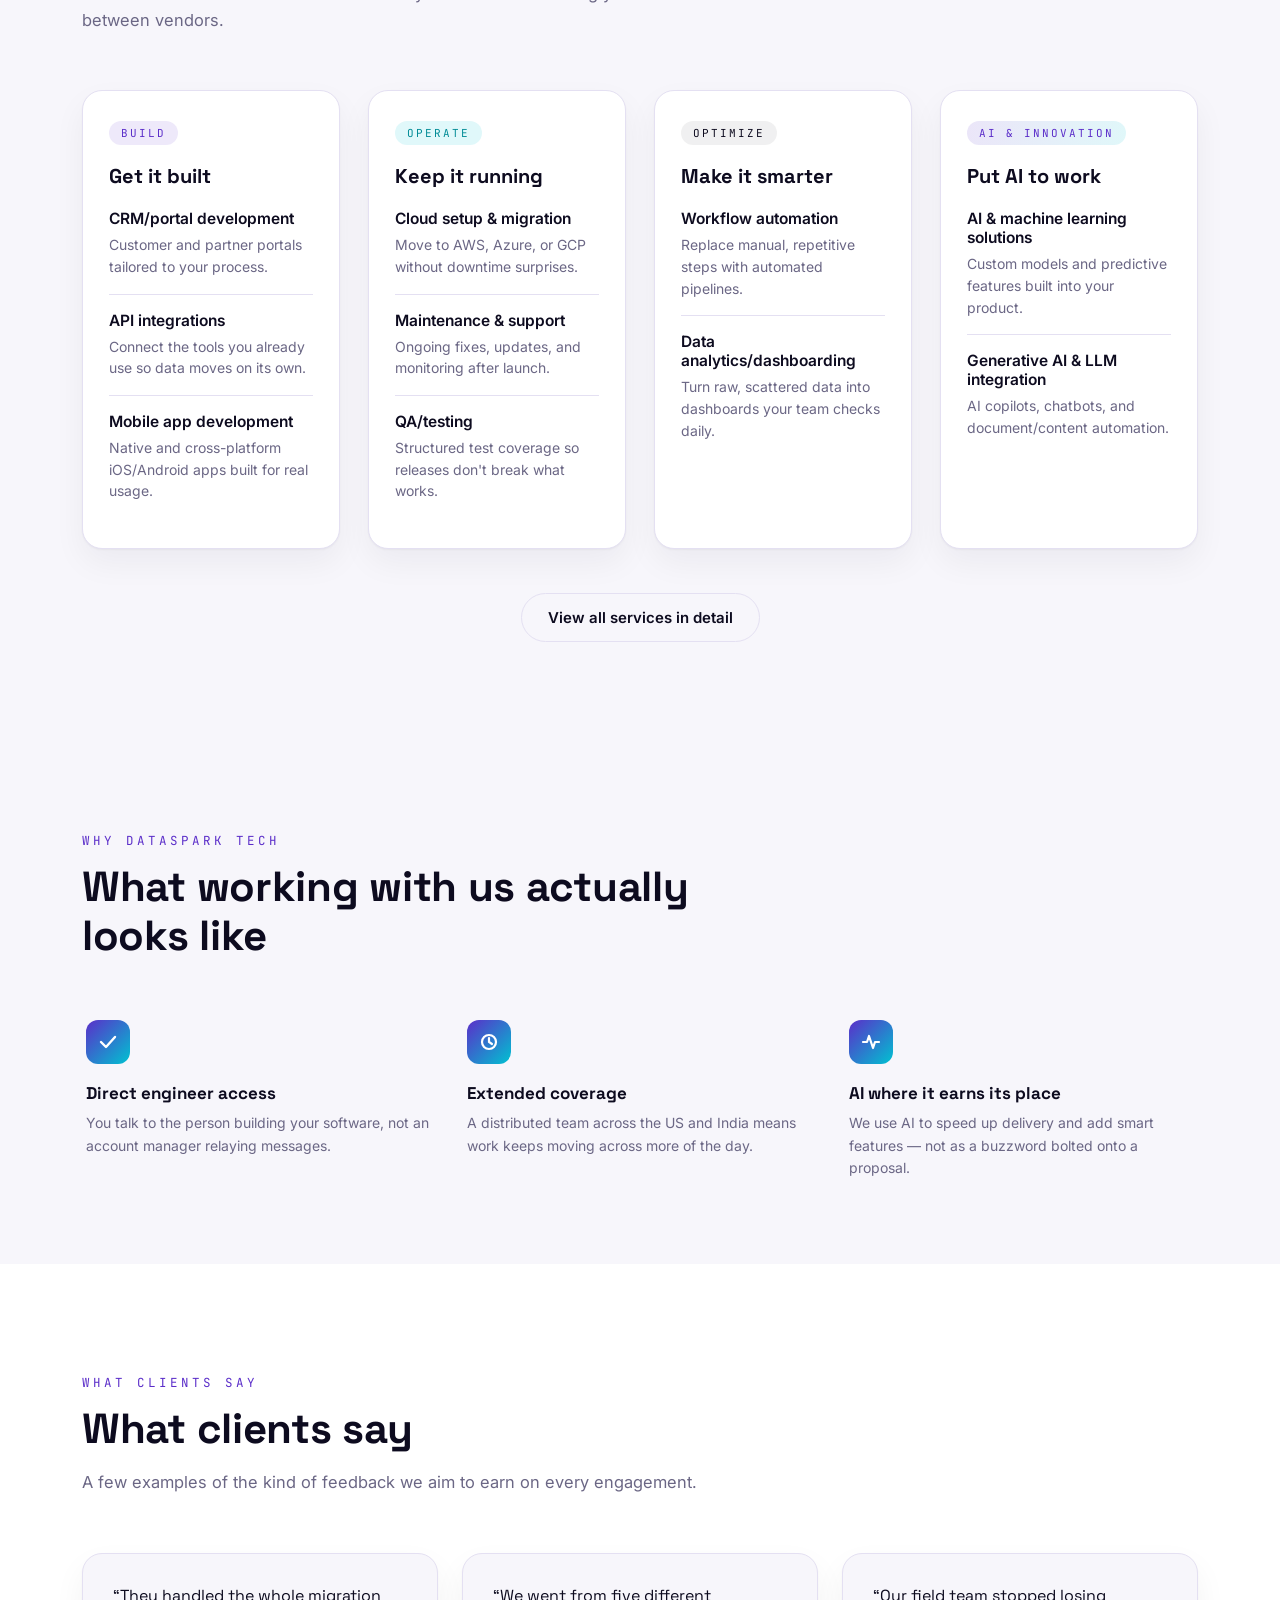
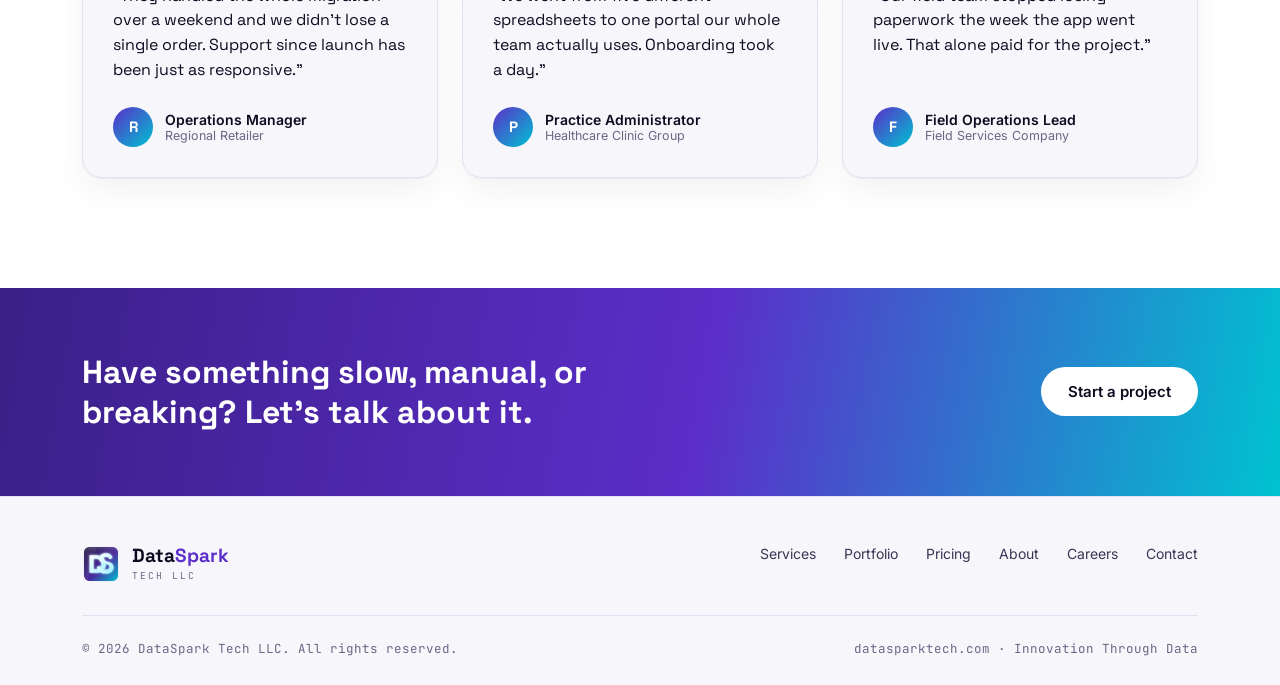
==== commit a78b2857: "Redesign + new pages" ====
--- a/index.html
+++ b/index.html
@@ -3,8 +3,8 @@
 <head>
 <meta charset="UTF-8">
 <meta name="viewport" content="width=device-width, initial-scale=1.0">
-<title>DataSpark Tech LLC — Custom Software & IT Services</title>
-<meta name="description" content="DataSpark Tech LLC builds custom software, automates workflows, and keeps systems running, with a distributed team across the US and India.">
+<title>DataSpark Tech LLC — Custom Software, IT Services & AI</title>
+<meta name="description" content="DataSpark Tech LLC builds custom software, AI-powered automation, and keeps systems running, with a distributed team across the US and India.">
 <link rel="icon" type="image/png" href="assets/img/favicon.png">
 <link rel="preconnect" href="https://fonts.googleapis.com">
 <link rel="preconnect" href="https://fonts.gstatic.com" crossorigin>
@@ -51,12 +51,87 @@
 <!-- HERO -->
 <section class="hero">
   <div class="wrap">
-    <span class="eyebrow">IT SERVICES &middot; CUSTOM SOFTWARE &middot; US + INDIA TEAM</span>
-    <h1>Software built around how your business <em>already runs.</em></h1>
-    <p class="lead">DataSpark Tech LLC designs, automates, and maintains the software, integrations, and dashboards that take manual work off your team's plate &mdash; backed by a distributed team working across US hours.</p>
-    <div class="hero-actions">
-      <a href="contact.html" class="btn btn-primary">Start a project</a>
-      <a href="services.html" class="btn btn-ghost-dark">See services</a>
+    <div class="hero-grid">
+      <div>
+        <span class="eyebrow">IT SERVICES &middot; CUSTOM SOFTWARE &middot; AI &amp; AUTOMATION</span>
+        <h1>Software built around how your business <em>already runs.</em></h1>
+        <p class="lead">DataSpark Tech LLC designs, automates, and maintains the software, integrations, dashboards, and AI-powered tools that take manual work off your team's plate &mdash; backed by a distributed team working across US hours.</p>
+        <div class="hero-actions">
+          <a href="contact.html" class="btn btn-primary">Start a project</a>
+          <a href="services.html" class="btn btn-ghost-dark">See services</a>
+        </div>
+      </div>
+      <div class="hero-visual">
+        <svg viewBox="0 0 520 480" xmlns="http://www.w3.org/2000/svg">
+  <defs>
+    <linearGradient id="hvGrad1" x1="0%" y1="0%" x2="100%" y2="100%">
+      <stop offset="0%" stop-color="#5B2EC9"/>
+      <stop offset="100%" stop-color="#00C2D1"/>
+    </linearGradient>
+    <linearGradient id="hvGrad2" x1="0%" y1="0%" x2="100%" y2="100%">
+      <stop offset="0%" stop-color="#3B1F87"/>
+      <stop offset="100%" stop-color="#5B2EC9"/>
+    </linearGradient>
+    <filter id="hvShadow" x="-30%" y="-30%" width="160%" height="160%">
+      <feDropShadow dx="0" dy="18" stdDeviation="22" flood-color="#3B1F87" flood-opacity="0.18"/>
+    </filter>
+  </defs>
+
+  <!-- floating dashboard card -->
+  <g filter="url(#hvShadow)">
+    <rect x="60" y="70" width="360" height="260" rx="20" fill="#FFFFFF" stroke="#E4E0F2" stroke-width="1.5"/>
+  </g>
+  <!-- card header -->
+  <circle cx="88" cy="98" r="5" fill="#E4E0F2"/>
+  <circle cx="106" cy="98" r="5" fill="#E4E0F2"/>
+  <circle cx="124" cy="98" r="5" fill="#E4E0F2"/>
+  <rect x="330" y="90" width="70" height="16" rx="8" fill="url(#hvGrad1)" opacity="0.15"/>
+
+  <!-- bar chart -->
+  <rect x="88" y="220" width="26" height="70" rx="4" fill="#E4E0F2"/>
+  <rect x="126" y="190" width="26" height="100" rx="4" fill="url(#hvGrad1)"/>
+  <rect x="164" y="240" width="26" height="50" rx="4" fill="#E4E0F2"/>
+  <rect x="202" y="160" width="26" height="130" rx="4" fill="url(#hvGrad1)"/>
+  <rect x="240" y="205" width="26" height="85" rx="4" fill="#E4E0F2"/>
+
+  <!-- line chart overlay -->
+  <polyline points="290,260 320,220 350,235 380,180" fill="none" stroke="url(#hvGrad1)" stroke-width="3" stroke-linecap="round" stroke-linejoin="round"/>
+  <circle cx="380" cy="180" r="6" fill="#00C2D1"/>
+
+  <!-- small stat pill on card -->
+  <rect x="88" y="130" width="120" height="34" rx="10" fill="#F7F6FB"/>
+  <text x="100" y="152" font-family="monospace" font-size="12" fill="#5B2EC9" font-weight="700">+62% EFFICIENCY</text>
+
+  <!-- floating secondary card: AI chip -->
+  <g filter="url(#hvShadow)">
+    <rect x="300" y="300" width="170" height="90" rx="16" fill="url(#hvGrad2)"/>
+  </g>
+  <circle cx="330" cy="330" r="14" fill="#FFFFFF" opacity="0.15"/>
+  <path d="M 322 330 L 328 336 L 340 322" stroke="#00C2D1" stroke-width="3" fill="none" stroke-linecap="round" stroke-linejoin="round"/>
+  <text x="352" y="326" font-family="Arial, sans-serif" font-size="13" fill="#FFFFFF" font-weight="700">AI-Assisted</text>
+  <text x="352" y="344" font-family="Arial, sans-serif" font-size="11" fill="#C9B8F2">Automation live</text>
+  <rect x="322" y="358" width="128" height="6" rx="3" fill="#FFFFFF" opacity="0.12"/>
+  <rect x="322" y="358" width="86" height="6" rx="3" fill="#00C2D1"/>
+
+  <!-- floating badge circle -->
+  <g filter="url(#hvShadow)">
+    <circle cx="90" cy="360" r="46" fill="#FFFFFF" stroke="#E4E0F2" stroke-width="1.5"/>
+  </g>
+  <path d="M 74 360 L 84 370 L 106 346" stroke="url(#hvGrad1)" stroke-width="4" fill="none" stroke-linecap="round" stroke-linejoin="round"/>
+
+  <!-- connecting dotted lines (data flow motif) -->
+  <path d="M 136 360 L 300 345" stroke="#C9B8F2" stroke-width="2" stroke-dasharray="2 6" stroke-linecap="round"/>
+  <path d="M 420 200 L 470 150" stroke="#9FF3FF" stroke-width="2" stroke-dasharray="2 6" stroke-linecap="round"/>
+
+  <!-- decorative dots -->
+  <circle cx="470" cy="150" r="5" fill="#00C2D1"/>
+  <circle cx="470" cy="150" r="10" fill="#00C2D1" opacity="0.2"/>
+  <circle cx="40" cy="60" r="4" fill="#5B2EC9" opacity="0.4"/>
+  <circle cx="480" cy="420" r="4" fill="#5B2EC9" opacity="0.4"/>
+  <circle cx="30" cy="420" r="3" fill="#00C2D1" opacity="0.5"/>
+</svg>
+
+      </div>
     </div>
 
     <div class="pulse-wrap">
@@ -83,19 +158,41 @@
 <!-- FACTS -->
 <div class="facts">
   <div class="wrap">
-    <span class="fact-pill">10-person team across the US &amp; India</span>
+    <span class="fact-pill">Distributed team across the US &amp; India</span>
     <span class="fact-pill">Direct access to your engineer, no account managers</span>
     <span class="fact-pill">Fixed-scope or ongoing retainer</span>
   </div>
 </div>
 
+<!-- STATS BAR -->
+<div class="stats-bar">
+  <div class="wrap">
+    <div class="stat-block">
+      <div class="num">10</div>
+      <div class="label">SERVICES ACROSS<br>THE SOFTWARE LIFECYCLE</div>
+    </div>
+    <div class="stat-block">
+      <div class="num">2</div>
+      <div class="label">COUNTRIES,<br>ONE TEAM</div>
+    </div>
+    <div class="stat-block">
+      <div class="num">1</div>
+      <div class="label">DAY, TYPICAL<br>RESPONSE TIME</div>
+    </div>
+    <div class="stat-block">
+      <div class="num">AI</div>
+      <div class="label">READY &mdash; BUILT INTO<br>HOW WE WORK</div>
+    </div>
+  </div>
+</div>
+
 <!-- SERVICES TEASER -->
 <section class="services section" id="services">
   <div class="wrap">
     <div class="section-head">
       <span class="section-eyebrow">WHAT WE DO</span>
-      <h2>Eight services across the software lifecycle</h2>
-      <p>From a first prototype to a system that needs to scale, we work across the full lifecycle instead of handing you off between vendors.</p>
+      <h2>Ten services across the software lifecycle</h2>
+      <p>From a first prototype to a system that needs to scale &mdash; including AI &amp; automation &mdash; we work across the full lifecycle instead of handing you off between vendors.</p>
     </div>
 
     <div class="service-groups">
@@ -145,6 +242,19 @@
           <p>Turn raw, scattered data into dashboards your team checks daily.</p>
         </div>
       </div>
+
+      <div class="service-group">
+        <span class="group-tag tag-ai">AI &amp; INNOVATION</span>
+        <h3 class="group-title">Put AI to work</h3>
+        <div class="service-item">
+          <h3>AI &amp; machine learning solutions</h3>
+          <p>Custom models and predictive features built into your product.</p>
+        </div>
+        <div class="service-item">
+          <h3>Generative AI &amp; LLM integration</h3>
+          <p>AI copilots, chatbots, and document/content automation.</p>
+        </div>
+      </div>
     </div>
 
     <div style="text-align:center; margin-top:44px;">
@@ -153,54 +263,35 @@
   </div>
 </section>
 
-<!-- PROCESS -->
-<section class="process section" id="process" style="background:var(--paper);">
+<!-- WHY US -->
+<section class="section tight" style="background:var(--paper);">
   <div class="wrap">
     <div class="section-head">
-      <span class="section-eyebrow">HOW WE WORK</span>
-      <h2>From first call to shipped software</h2>
-      <p>A short, predictable process &mdash; so you always know what's next and what it costs.</p>
-    </div>
-
-    <div class="process-list">
-      <div class="step">
-        <div class="step-num">01</div>
-        <h3>Discover</h3>
-        <p>We learn your current process, systems, and the actual problem worth solving.</p>
-      </div>
-      <div class="step">
-        <div class="step-num">02</div>
-        <h3>Design &amp; scope</h3>
-        <p>You get a clear plan, timeline, and fixed or retainer-based pricing before work starts.</p>
-      </div>
-      <div class="step">
-        <div class="step-num">03</div>
-        <h3>Build &amp; test</h3>
-        <p>Iterative builds with regular check-ins, backed by real QA before anything ships.</p>
-      </div>
-      <div class="step">
-        <div class="step-num">04</div>
-        <h3>Launch &amp; support</h3>
-        <p>We deploy it, then stay on for maintenance, monitoring, and the next iteration.</p>
-      </div>
-    </div>
-  </div>
-</section>
-
-<!-- GLOBAL TEAM STRIP -->
-<section class="section tight" style="background:var(--paper); color:var(--ink); border-top:1px solid var(--paper-line); border-bottom:1px solid var(--paper-line);">
-  <div class="wrap">
-    <div style="display:flex; justify-content:space-between; align-items:flex-end; flex-wrap:wrap; gap:24px;">
-      <div>
-        <span class="section-eyebrow">GLOBAL TEAM</span>
-        <h2 style="font-family:var(--display); font-weight:700; font-size:clamp(26px,3vw,36px); margin:0; max-width:520px; letter-spacing:-.3px;">One team, working across US hours from two countries.</h2>
-      </div>
-      <a href="about.html" class="btn btn-ghost-dark">Meet the team</a>
-    </div>
-    <div class="team-stat-row">
-      <div class="team-stat"><div class="num">10</div><div class="label">TEAM MEMBERS</div></div>
-      <div class="team-stat"><div class="num">2</div><div class="label">COUNTRIES</div></div>
-      <div class="team-stat"><div class="num">8</div><div class="label">SERVICE LINES</div></div>
+      <span class="section-eyebrow">WHY DATASPARK TECH</span>
+      <h2>What working with us actually looks like</h2>
+    </div>
+    <div class="feature-row">
+      <div class="feature-item">
+        <div class="fi-icon">
+          <svg width="22" height="22" viewBox="0 0 22 22" fill="none"><path d="M4 11L9 16L18 6" stroke="white" stroke-width="2.4" stroke-linecap="round" stroke-linejoin="round"/></svg>
+        </div>
+        <h3>Direct engineer access</h3>
+        <p>You talk to the person building your software, not an account manager relaying messages.</p>
+      </div>
+      <div class="feature-item">
+        <div class="fi-icon">
+          <svg width="22" height="22" viewBox="0 0 22 22" fill="none"><circle cx="11" cy="11" r="7" stroke="white" stroke-width="2.2"/><path d="M11 7v4l3 2" stroke="white" stroke-width="2.2" stroke-linecap="round"/></svg>
+        </div>
+        <h3>Extended coverage</h3>
+        <p>A distributed team across the US and India means work keeps moving across more of the day.</p>
+      </div>
+      <div class="feature-item">
+        <div class="fi-icon">
+          <svg width="22" height="22" viewBox="0 0 22 22" fill="none"><path d="M3 11h4l2-6 4 12 2-6h4" stroke="white" stroke-width="2.2" stroke-linecap="round" stroke-linejoin="round"/></svg>
+        </div>
+        <h3>AI where it earns its place</h3>
+        <p>We use AI to speed up delivery and add smart features &mdash; not as a buzzword bolted onto a proposal.</p>
+      </div>
     </div>
   </div>
 </section>
--- a/assets/css/style.css
+++ b/assets/css/style.css
@@ -196,9 +196,18 @@
     radial-gradient(900px 500px at -10% 10%, rgba(0,194,209,.10), transparent 55%),
     var(--white);
   color:var(--ink);
-  padding:168px 0 96px;
+  padding:158px 0 0;
   overflow:hidden;
 }
+.hero-grid{
+  display:grid;
+  grid-template-columns:1.05fr .95fr;
+  gap:40px;
+  align-items:center;
+  padding-bottom:56px;
+}
+.hero-visual{ position:relative; }
+.hero-visual svg{ width:100%; height:auto; }
 .eyebrow{
   font-family:var(--mono);
   font-size:12.5px;
@@ -373,6 +382,165 @@
 .job-item{ transition:background .18s ease; }
 .job-item:hover{ background:rgba(91,46,201,.02); }
 
+/* ---------- Stats bar ---------- */
+.stats-bar{
+  background:var(--ink);
+  padding:56px 0;
+}
+.stats-bar .wrap{
+  display:grid;
+  grid-template-columns:repeat(4, 1fr);
+  gap:32px;
+}
+.stat-block{ text-align:left; }
+.stat-block .num{
+  font-family:var(--display);
+  font-weight:700;
+  font-size:clamp(28px,3.4vw,40px);
+  background:linear-gradient(100deg, #9FF3FF, var(--cyan));
+  -webkit-background-clip:text;
+  background-clip:text;
+  color:transparent;
+  line-height:1;
+  margin-bottom:10px;
+}
+.stat-block .label{
+  font-family:var(--mono);
+  font-size:12px;
+  letter-spacing:1.5px;
+  color:rgba(255,255,255,.55);
+  line-height:1.5;
+}
+
+/* ---------- Tabbed service explorer ---------- */
+.explorer{ background:var(--white); }
+.explorer-tabs{
+  display:flex;
+  flex-wrap:wrap;
+  gap:10px;
+  margin-bottom:40px;
+  border-bottom:1px solid var(--paper-line);
+  padding-bottom:24px;
+}
+.explorer-tab{
+  font-family:var(--mono);
+  font-size:12.5px;
+  letter-spacing:1px;
+  padding:10px 18px;
+  border-radius:999px;
+  border:1px solid var(--paper-line);
+  background:var(--white);
+  color:var(--ink-soft);
+  cursor:pointer;
+  transition:all .18s ease;
+}
+.explorer-tab:hover{ border-color:var(--violet); color:var(--violet); }
+.explorer-tab.active{
+  background:var(--ink);
+  border-color:var(--ink);
+  color:var(--white);
+}
+.explorer-panels{ position:relative; }
+.explorer-panel{ display:none; }
+.explorer-panel.active{ display:block; animation:fadeIn .35s ease; }
+@keyframes fadeIn{ from{ opacity:0; transform:translateY(6px); } to{ opacity:1; transform:translateY(0); } }
+.explorer-grid{
+  display:grid;
+  grid-template-columns:repeat(2, 1fr);
+  gap:24px;
+}
+
+/* ---------- File upload ---------- */
+.file-drop{
+  border:1.5px dashed var(--paper-line);
+  border-radius:12px;
+  padding:22px;
+  text-align:center;
+  cursor:pointer;
+  transition:border-color .18s ease, background .18s ease;
+  background:var(--white);
+}
+.file-drop:hover, .file-drop.dragover{ border-color:var(--violet); background:rgba(91,46,201,.03); }
+.file-drop input[type="file"]{ display:none; }
+.file-drop .fd-label{
+  font-size:13.5px;
+  color:var(--ink-soft);
+}
+.file-drop .fd-label strong{ color:var(--violet); }
+.file-drop .fd-hint{
+  font-family:var(--mono);
+  font-size:11px;
+  color:var(--muted);
+  margin-top:6px;
+  display:block;
+}
+.file-drop .fd-filename{
+  font-size:13px;
+  font-weight:600;
+  color:var(--violet);
+  margin-top:8px;
+  display:none;
+}
+.file-drop .fd-filename.show{ display:block; }
+
+/* ---------- Form status / submit states ---------- */
+.form-status{
+  display:none;
+  padding:14px 18px;
+  border-radius:10px;
+  font-size:14px;
+  margin-top:4px;
+}
+.form-status.show{ display:block; }
+.form-status.sending{ background:rgba(91,46,201,.08); color:var(--violet); }
+.form-status.success{ background:rgba(0,194,209,.1); color:#00767e; }
+.form-status.error{ background:rgba(220,60,60,.08); color:#c23b3b; }
+.btn[disabled]{ opacity:.6; cursor:not-allowed; transform:none !important; }
+
+/* ---------- Why-us / feature rows ---------- */
+.feature-row{
+  display:grid;
+  grid-template-columns:repeat(3, 1fr);
+  gap:28px;
+}
+.feature-item{ padding:4px; }
+.feature-item .fi-icon{
+  width:44px; height:44px;
+  border-radius:12px;
+  background:linear-gradient(135deg, var(--violet), var(--cyan));
+  display:flex; align-items:center; justify-content:center;
+  margin-bottom:18px;
+}
+.feature-item h3{
+  font-family:var(--display);
+  font-size:17px;
+  margin:0 0 8px;
+}
+.feature-item p{
+  font-size:14px;
+  line-height:1.6;
+  color:var(--muted);
+  margin:0;
+}
+
+/* ---------- Tech chips strip ---------- */
+.tech-strip{
+  display:flex;
+  flex-wrap:wrap;
+  gap:12px;
+  justify-content:center;
+}
+.tech-chip{
+  font-family:var(--mono);
+  font-size:12.5px;
+  letter-spacing:.5px;
+  padding:10px 18px;
+  border-radius:999px;
+  background:var(--paper);
+  border:1px solid var(--paper-line);
+  color:var(--ink-soft);
+}
+
 /* ---------- Section headings ---------- */
 .section{ padding:110px 0; }
 .section.tight{ padding:80px 0; }
@@ -409,7 +577,7 @@
 .services{ background:var(--paper); }
 .service-groups{
   display:grid;
-  grid-template-columns:repeat(3, 1fr);
+  grid-template-columns:repeat(auto-fit, minmax(250px, 1fr));
   gap:28px;
 }
 .service-group{
@@ -430,6 +598,7 @@
 .tag-build{ background:rgba(91,46,201,.1); color:var(--violet); }
 .tag-operate{ background:rgba(0,194,209,.12); color:#008B96; }
 .tag-optimize{ background:rgba(13,11,31,.06); color:var(--ink); }
+.tag-ai{ background:linear-gradient(100deg, rgba(91,46,201,.12), rgba(0,194,209,.12)); color:var(--violet); }
 
 .group-title{
   font-family:var(--display);
@@ -1014,8 +1183,13 @@
   .nav-links{ display:none; }
   .nav-cta .btn{ display:none; }
   .nav-toggle{ display:flex; }
+  .hero-grid{ grid-template-columns:1fr; }
+  .hero-visual{ order:-1; max-width:340px; margin:0 auto 12px; }
+  .stats-bar .wrap{ grid-template-columns:1fr 1fr; row-gap:28px; }
   .service-groups{ grid-template-columns:1fr; }
   .service-detail-grid{ grid-template-columns:1fr; }
+  .explorer-grid{ grid-template-columns:1fr; }
+  .feature-row{ grid-template-columns:1fr; }
   .process-list{ grid-template-columns:1fr 1fr; row-gap:36px; }
   .step:nth-child(2)::after{ display:none; }
   .about-grid{ grid-template-columns:1fr; }
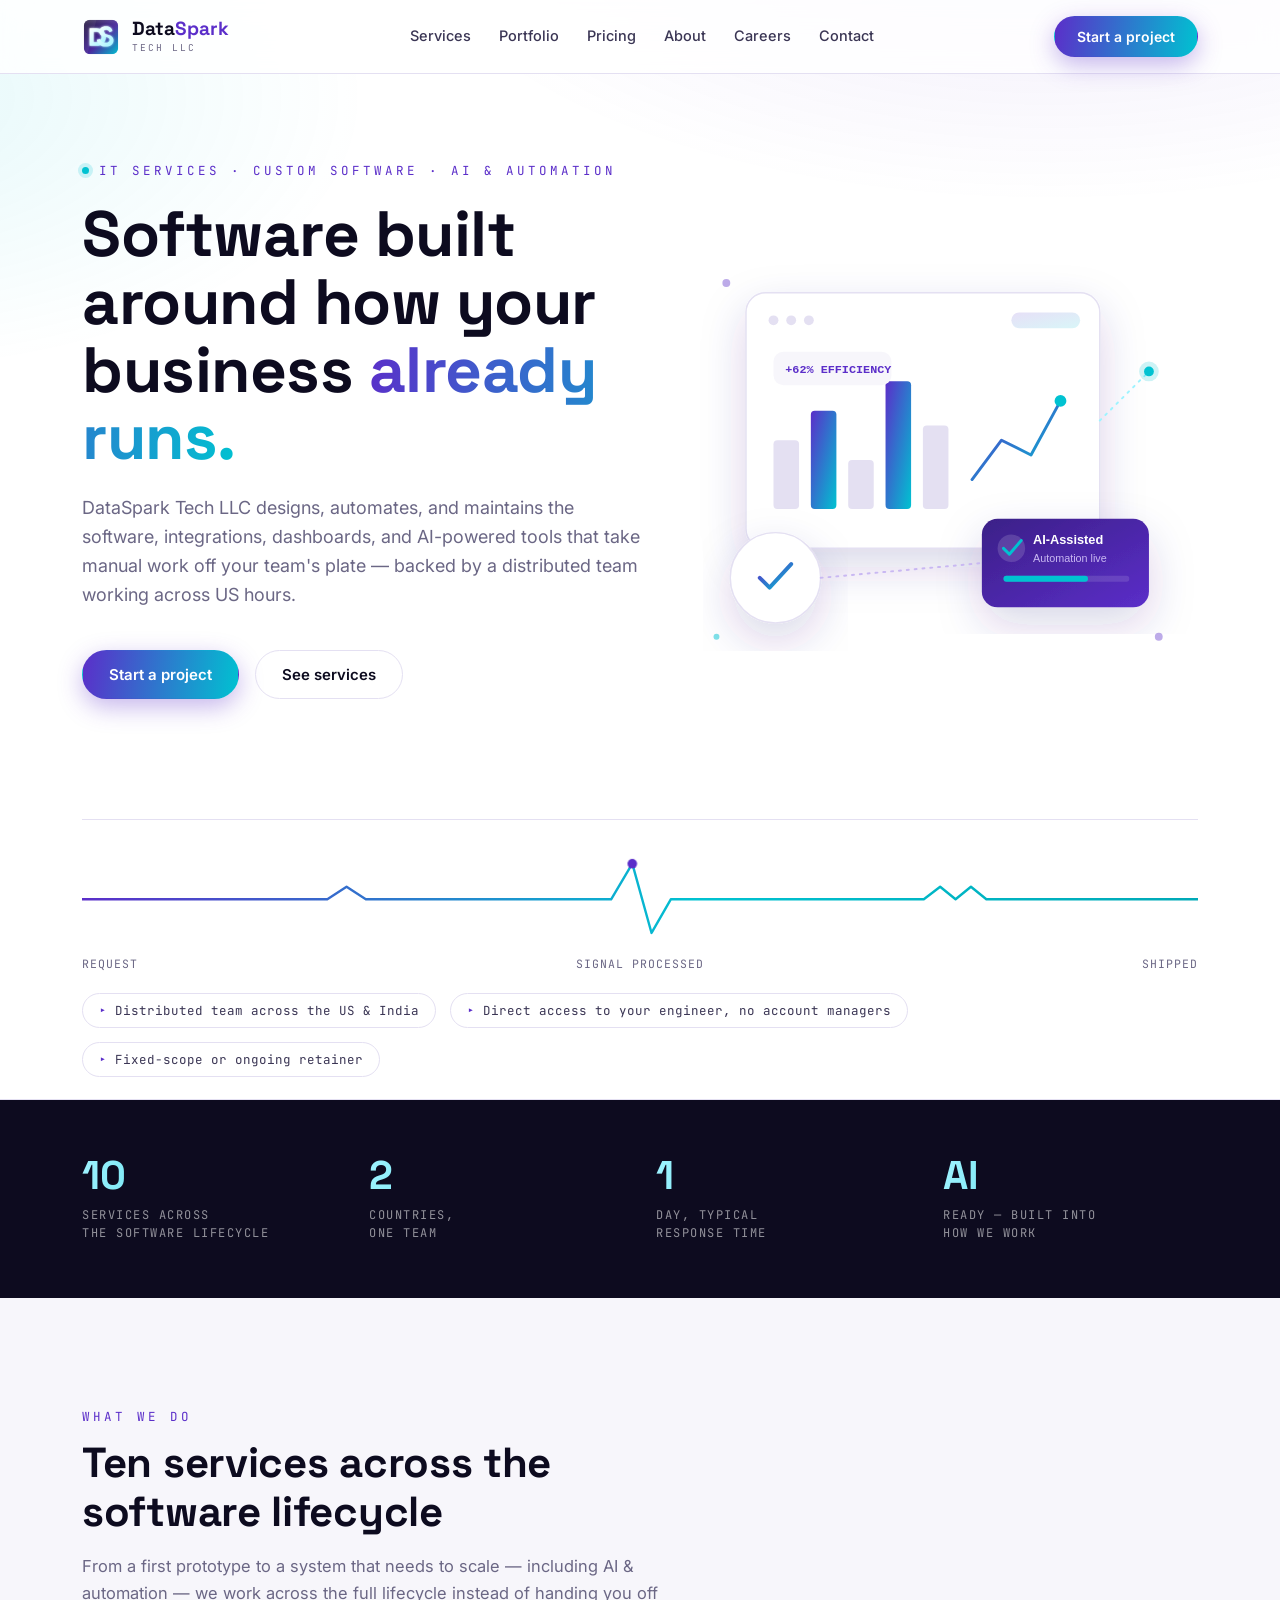
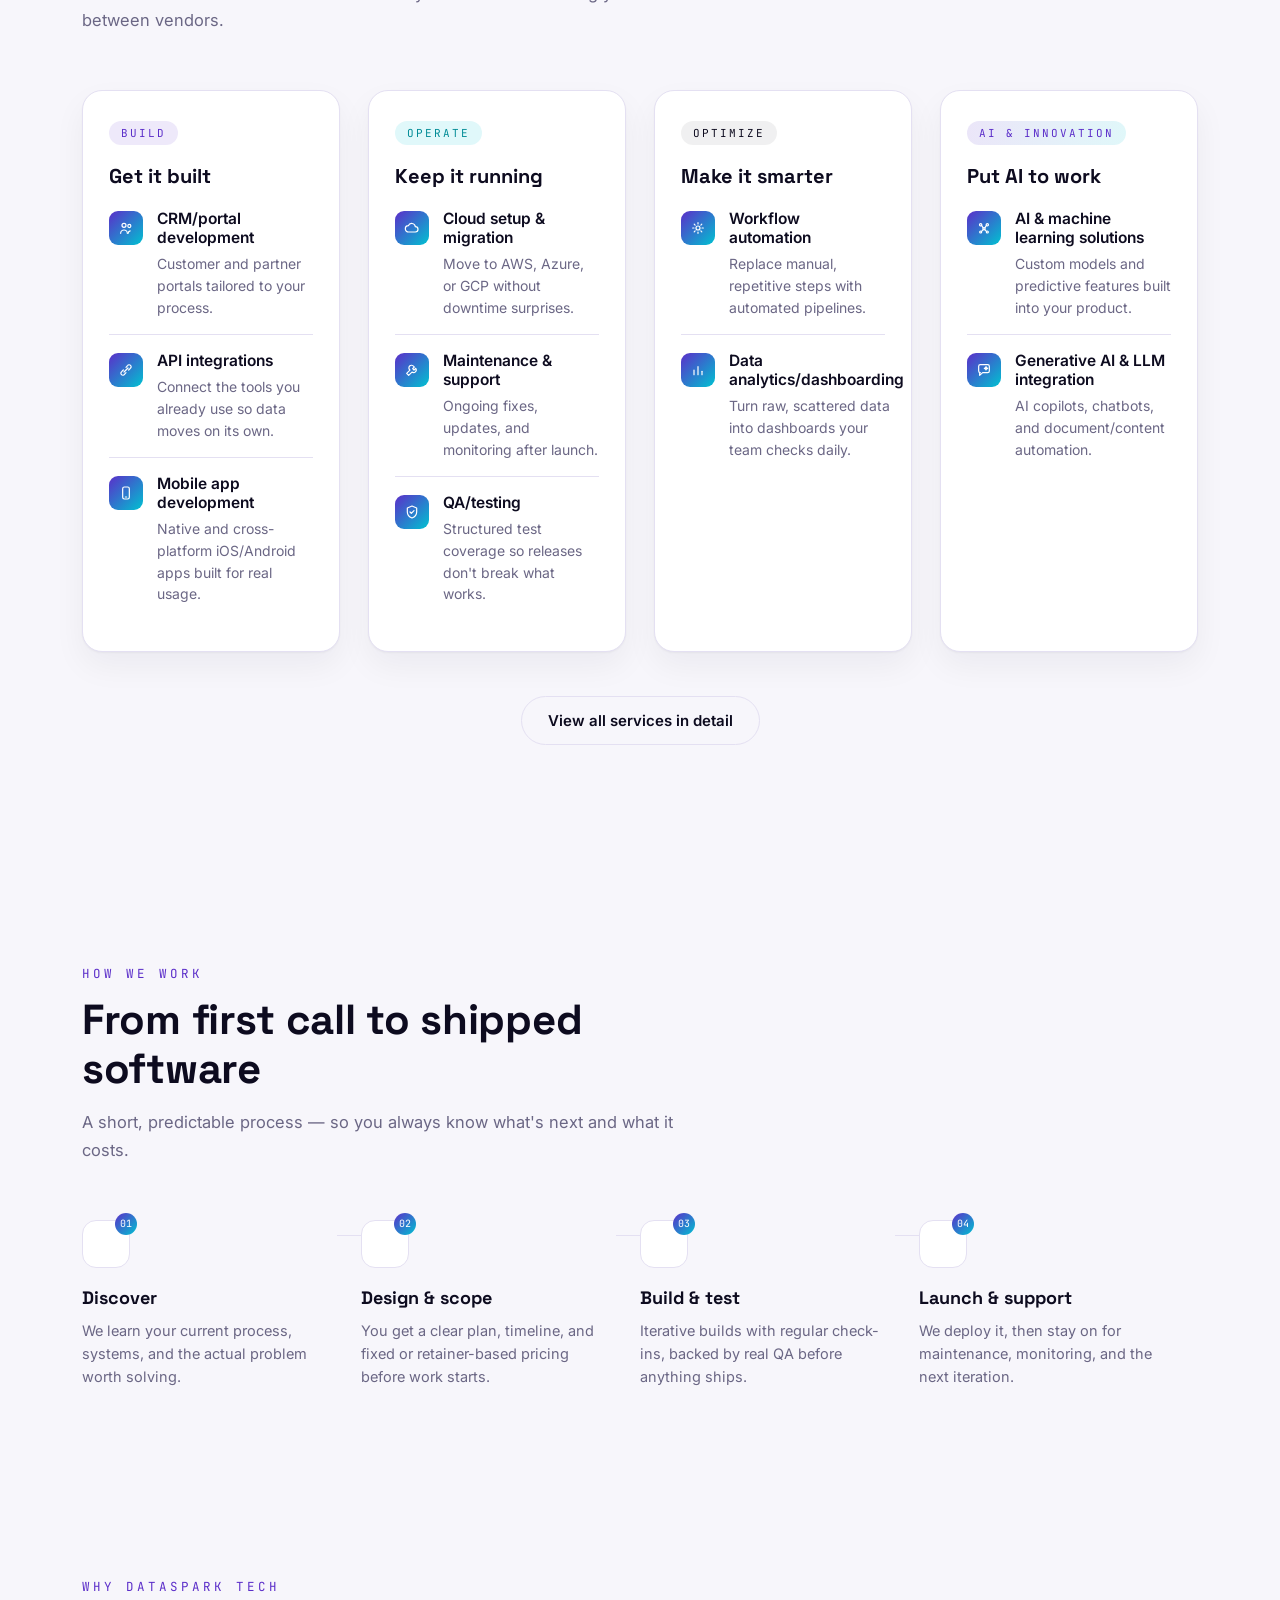
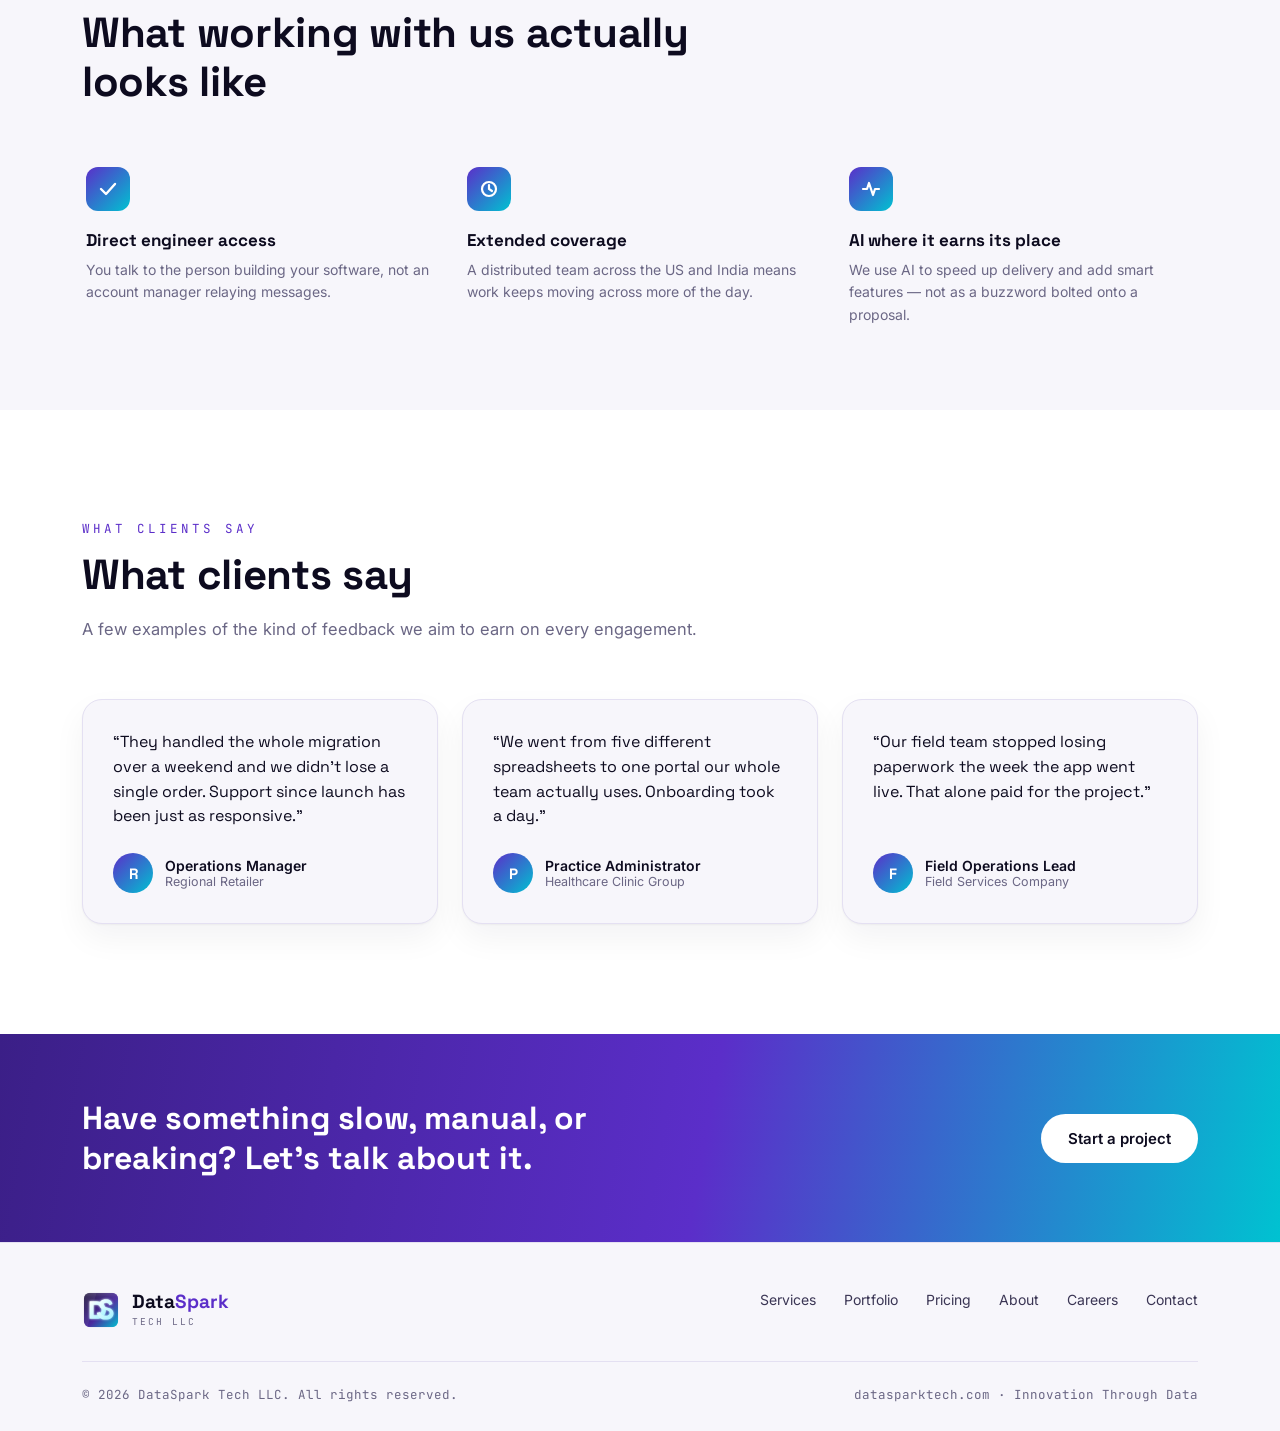
==== commit 05c155fd: "updated to current files" ====
--- a/index.html
+++ b/index.html
@@ -200,16 +200,19 @@
         <span class="group-tag tag-build">BUILD</span>
         <h3 class="group-title">Get it built</h3>
         <div class="service-item">
-          <h3>CRM/portal development</h3>
-          <p>Customer and partner portals tailored to your process.</p>
-        </div>
-        <div class="service-item">
-          <h3>API integrations</h3>
-          <p>Connect the tools you already use so data moves on its own.</p>
-        </div>
-        <div class="service-item">
-          <h3>Mobile app development</h3>
-          <p>Native and cross-platform iOS/Android apps built for real usage.</p>
+          <div class="icon-badge sm"><svg viewBox="0 0 24 24"><g fill="none" stroke="white" stroke-width="1.8" stroke-linecap="round" stroke-linejoin="round"><circle cx="9" cy="8" r="3"/><path d="M4 20c0-3 2.5-5 5-5s5 2 5 5"/><circle cx="17" cy="9" r="2.3"/><path d="M15 20c.3-2 1.6-3.4 3.2-3.8"/></g></svg></div>
+          <div class="service-item-body"><h3>CRM/portal development</h3>
+          <p>Customer and partner portals tailored to your process.</p></div>
+        </div>
+        <div class="service-item">
+          <div class="icon-badge sm"><svg viewBox="0 0 24 24"><g fill="none" stroke="white" stroke-width="1.8" stroke-linecap="round" stroke-linejoin="round"><path d="M8 12L5.5 14.5a3 3 0 104.2 4.2L12 16"/><path d="M16 12l2.5-2.5a3 3 0 10-4.2-4.2L12 8"/><path d="M9 15l6-6"/></g></svg></div>
+          <div class="service-item-body"><h3>API integrations</h3>
+          <p>Connect the tools you already use so data moves on its own.</p></div>
+        </div>
+        <div class="service-item">
+          <div class="icon-badge sm"><svg viewBox="0 0 24 24"><g fill="none" stroke="white" stroke-width="1.8" stroke-linecap="round" stroke-linejoin="round"><rect x="7" y="3" width="10" height="18" rx="2.5"/><line x1="11" y1="18" x2="13" y2="18"/></g></svg></div>
+          <div class="service-item-body"><h3>Mobile app development</h3>
+          <p>Native and cross-platform iOS/Android apps built for real usage.</p></div>
         </div>
       </div>
 
@@ -217,16 +220,19 @@
         <span class="group-tag tag-operate">OPERATE</span>
         <h3 class="group-title">Keep it running</h3>
         <div class="service-item">
-          <h3>Cloud setup &amp; migration</h3>
-          <p>Move to AWS, Azure, or GCP without downtime surprises.</p>
-        </div>
-        <div class="service-item">
-          <h3>Maintenance &amp; support</h3>
-          <p>Ongoing fixes, updates, and monitoring after launch.</p>
-        </div>
-        <div class="service-item">
-          <h3>QA/testing</h3>
-          <p>Structured test coverage so releases don't break what works.</p>
+          <div class="icon-badge sm"><svg viewBox="0 0 24 24"><g fill="none" stroke="white" stroke-width="1.8" stroke-linecap="round" stroke-linejoin="round"><path d="M7 18h10a4 4 0 000-8 5.5 5.5 0 00-10.5-1.5A4.5 4.5 0 007 18z"/></g></svg></div>
+          <div class="service-item-body"><h3>Cloud setup &amp; migration</h3>
+          <p>Move to AWS, Azure, or GCP without downtime surprises.</p></div>
+        </div>
+        <div class="service-item">
+          <div class="icon-badge sm"><svg viewBox="0 0 24 24"><g fill="none" stroke="white" stroke-width="1.8" stroke-linecap="round" stroke-linejoin="round"><path d="M14.5 6.5a4 4 0 10-5.6 5.6L4 17l3 3 4.9-4.9a4 4 0 005.6-5.6l-2.5 2.5-2-2 2.5-2.5z"/></g></svg></div>
+          <div class="service-item-body"><h3>Maintenance &amp; support</h3>
+          <p>Ongoing fixes, updates, and monitoring after launch.</p></div>
+        </div>
+        <div class="service-item">
+          <div class="icon-badge sm"><svg viewBox="0 0 24 24"><g fill="none" stroke="white" stroke-width="1.8" stroke-linecap="round" stroke-linejoin="round"><path d="M12 3l7 3v6c0 4.5-3 7.5-7 9-4-1.5-7-4.5-7-9V6l7-3z"/><path d="M9 12l2 2 4-4"/></g></svg></div>
+          <div class="service-item-body"><h3>QA/testing</h3>
+          <p>Structured test coverage so releases don't break what works.</p></div>
         </div>
       </div>
 
@@ -234,12 +240,14 @@
         <span class="group-tag tag-optimize">OPTIMIZE</span>
         <h3 class="group-title">Make it smarter</h3>
         <div class="service-item">
-          <h3>Workflow automation</h3>
-          <p>Replace manual, repetitive steps with automated pipelines.</p>
-        </div>
-        <div class="service-item">
-          <h3>Data analytics/dashboarding</h3>
-          <p>Turn raw, scattered data into dashboards your team checks daily.</p>
+          <div class="icon-badge sm"><svg viewBox="0 0 24 24"><g fill="none" stroke="white" stroke-width="1.8" stroke-linecap="round" stroke-linejoin="round"><circle cx="12" cy="12" r="3"/><path d="M12 4v2M12 18v2M4 12h2M18 12h2M6.3 6.3l1.4 1.4M16.3 16.3l1.4 1.4M6.3 17.7l1.4-1.4M16.3 7.7l1.4-1.4"/></g></svg></div>
+          <div class="service-item-body"><h3>Workflow automation</h3>
+          <p>Replace manual, repetitive steps with automated pipelines.</p></div>
+        </div>
+        <div class="service-item">
+          <div class="icon-badge sm"><svg viewBox="0 0 24 24"><g fill="none" stroke="white" stroke-width="1.8" stroke-linecap="round" stroke-linejoin="round"><line x1="6" y1="19" x2="6" y2="12"/><line x1="12" y1="19" x2="12" y2="7"/><line x1="18" y1="19" x2="18" y2="14"/></g></svg></div>
+          <div class="service-item-body"><h3>Data analytics/dashboarding</h3>
+          <p>Turn raw, scattered data into dashboards your team checks daily.</p></div>
         </div>
       </div>
 
@@ -247,18 +255,54 @@
         <span class="group-tag tag-ai">AI &amp; INNOVATION</span>
         <h3 class="group-title">Put AI to work</h3>
         <div class="service-item">
-          <h3>AI &amp; machine learning solutions</h3>
-          <p>Custom models and predictive features built into your product.</p>
-        </div>
-        <div class="service-item">
-          <h3>Generative AI &amp; LLM integration</h3>
-          <p>AI copilots, chatbots, and document/content automation.</p>
+          <div class="icon-badge sm"><svg viewBox="0 0 24 24"><g fill="none" stroke="white" stroke-width="1.8" stroke-linecap="round" stroke-linejoin="round"><circle cx="7" cy="7" r="1.7"/><circle cx="17" cy="7" r="1.7"/><circle cx="12" cy="13" r="1.7"/><circle cx="7" cy="18" r="1.5"/><circle cx="17" cy="18" r="1.5"/><path d="M8.3 8.2L10.8 11.7M15.7 8.2L13.2 11.7M8.3 17L10.8 14.3M15.7 17L13.2 14.3"/></g></svg></div>
+          <div class="service-item-body"><h3>AI &amp; machine learning solutions</h3>
+          <p>Custom models and predictive features built into your product.</p></div>
+        </div>
+        <div class="service-item">
+          <div class="icon-badge sm"><svg viewBox="0 0 24 24"><g fill="none" stroke="white" stroke-width="1.8" stroke-linecap="round" stroke-linejoin="round"><path d="M4 6.5A2.5 2.5 0 016.5 4h11A2.5 2.5 0 0120 6.5v7A2.5 2.5 0 0117.5 16H10l-4.5 4v-4H6.5A2.5 2.5 0 014 13.5v-7z"/><path d="M15 7l.8 1.7L17.5 9.5l-1.7.8L15 12l-.8-1.7L12.5 9.5l1.7-.8L15 7z"/></g></svg></div>
+          <div class="service-item-body"><h3>Generative AI &amp; LLM integration</h3>
+          <p>AI copilots, chatbots, and document/content automation.</p></div>
         </div>
       </div>
     </div>
 
     <div style="text-align:center; margin-top:44px;">
       <a href="services.html" class="btn btn-ghost-dark">View all services in detail</a>
+    </div>
+  </div>
+</section>
+
+<!-- PROCESS -->
+<section class="process section" id="process" style="background:var(--paper);">
+  <div class="wrap">
+    <div class="section-head">
+      <span class="section-eyebrow">HOW WE WORK</span>
+      <h2>From first call to shipped software</h2>
+      <p>A short, predictable process &mdash; so you always know what's next and what it costs.</p>
+    </div>
+
+    <div class="process-list">
+      <div class="step">
+        <div class="step-icon"><svg viewBox="0 0 24 24"><g fill="none" stroke="white" stroke-width="1.8" stroke-linecap="round" stroke-linejoin="round"><circle cx="10.5" cy="10.5" r="6"/><line x1="15" y1="15" x2="20" y2="20"/></g></svg><span class="step-num-tag">01</span></div>
+        <h3>Discover</h3>
+        <p>We learn your current process, systems, and the actual problem worth solving.</p>
+      </div>
+      <div class="step">
+        <div class="step-icon"><svg viewBox="0 0 24 24"><g fill="none" stroke="white" stroke-width="1.8" stroke-linecap="round" stroke-linejoin="round"><path d="M4 20l2-6 10-10 4 4-10 10-6 2z"/><line x1="13" y1="6" x2="17" y2="10"/></g></svg><span class="step-num-tag">02</span></div>
+        <h3>Design &amp; scope</h3>
+        <p>You get a clear plan, timeline, and fixed or retainer-based pricing before work starts.</p>
+      </div>
+      <div class="step">
+        <div class="step-icon"><svg viewBox="0 0 24 24"><g fill="none" stroke="white" stroke-width="1.8" stroke-linecap="round" stroke-linejoin="round"><polyline points="8 6 3 12 8 18"/><polyline points="16 6 21 12 16 18"/></g></svg><span class="step-num-tag">03</span></div>
+        <h3>Build &amp; test</h3>
+        <p>Iterative builds with regular check-ins, backed by real QA before anything ships.</p>
+      </div>
+      <div class="step">
+        <div class="step-icon"><svg viewBox="0 0 24 24"><g fill="none" stroke="white" stroke-width="1.8" stroke-linecap="round" stroke-linejoin="round"><path d="M12 2c3 2 5 6 4 11l-4 4-4-4c-1-5 1-9 4-11z"/><circle cx="12" cy="9" r="1.6"/><path d="M8 15l-3 3M16 15l3 3"/></g></svg><span class="step-num-tag">04</span></div>
+        <h3>Launch &amp; support</h3>
+        <p>We deploy it, then stay on for maintenance, monitoring, and the next iteration.</p>
+      </div>
     </div>
   </div>
 </section>
--- a/assets/css/style.css
+++ b/assets/css/style.css
@@ -497,7 +497,70 @@
 .form-status.error{ background:rgba(220,60,60,.08); color:#c23b3b; }
 .btn[disabled]{ opacity:.6; cursor:not-allowed; transform:none !important; }
 
-/* ---------- Why-us / feature rows ---------- */
+/* ---------- Reusable icon badge ---------- */
+.icon-badge{
+  width:46px; height:46px;
+  border-radius:12px;
+  background:linear-gradient(135deg, var(--violet), var(--cyan));
+  display:flex; align-items:center; justify-content:center;
+  flex-shrink:0;
+}
+.icon-badge svg{ width:22px; height:22px; }
+.icon-badge.sm{ width:34px; height:34px; border-radius:9px; }
+.icon-badge.sm svg{ width:16px; height:16px; }
+
+.service-item{ display:flex; gap:14px; }
+.service-item .icon-badge{ margin-top:2px; }
+.service-item-body{ flex:1; }
+
+.service-detail-card .icon-badge{ margin-bottom:18px; }
+
+/* ---------- Case card visual header ---------- */
+.case-visual{
+  height:120px;
+  display:flex;
+  align-items:center;
+  justify-content:center;
+  position:relative;
+  overflow:hidden;
+}
+.case-visual svg{ width:52px; height:52px; position:relative; z-index:1; }
+.case-visual::before{
+  content:'';
+  position:absolute;
+  inset:0;
+  background:
+    radial-gradient(160px 90px at 15% 0%, rgba(255,255,255,.16), transparent 60%),
+    radial-gradient(160px 90px at 90% 100%, rgba(255,255,255,.12), transparent 60%);
+}
+.case-visual.cv-1{ background:linear-gradient(120deg, #5B2EC9, #7B4FE0); }
+.case-visual.cv-2{ background:linear-gradient(120deg, #00A9B7, #00C2D1); }
+.case-visual.cv-3{ background:linear-gradient(120deg, #3B1F87, #5B2EC9); }
+.case-visual.cv-4{ background:linear-gradient(120deg, #1B1035, #3B1F87); }
+.case-visual.cv-5{ background:linear-gradient(120deg, #5B2EC9, #00C2D1); }
+
+/* ---------- Process step icon ---------- */
+.step-icon{
+  width:48px; height:48px;
+  border-radius:14px;
+  background:var(--white);
+  border:1.5px solid var(--paper-line);
+  display:flex; align-items:center; justify-content:center;
+  margin-bottom:18px;
+  position:relative;
+}
+.step-icon svg{ width:22px; height:22px; }
+.step-icon .step-num-tag{
+  position:absolute;
+  top:-8px; right:-8px;
+  width:22px; height:22px;
+  border-radius:50%;
+  background:linear-gradient(135deg, var(--violet), var(--cyan));
+  color:var(--white);
+  font-family:var(--mono);
+  font-size:10px;
+  display:flex; align-items:center; justify-content:center;
+}
 .feature-row{
   display:grid;
   grid-template-columns:repeat(3, 1fr);
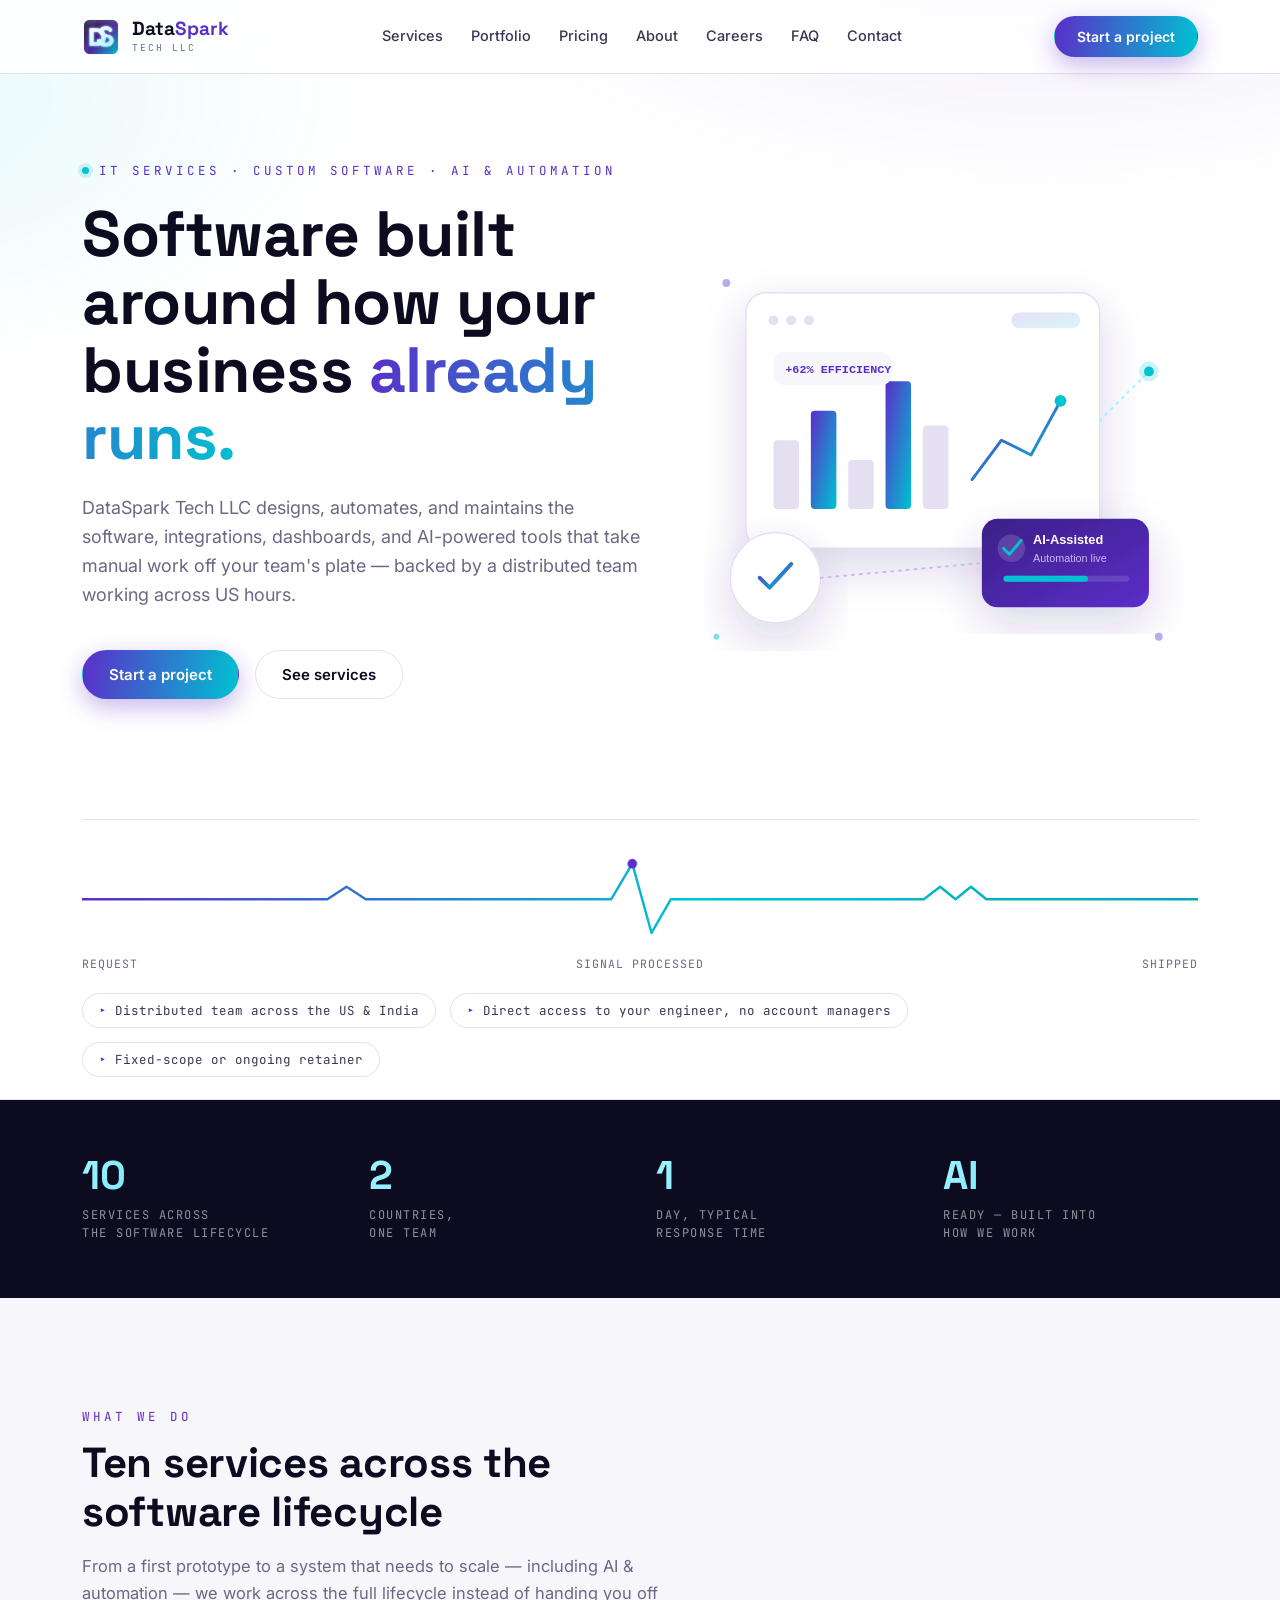
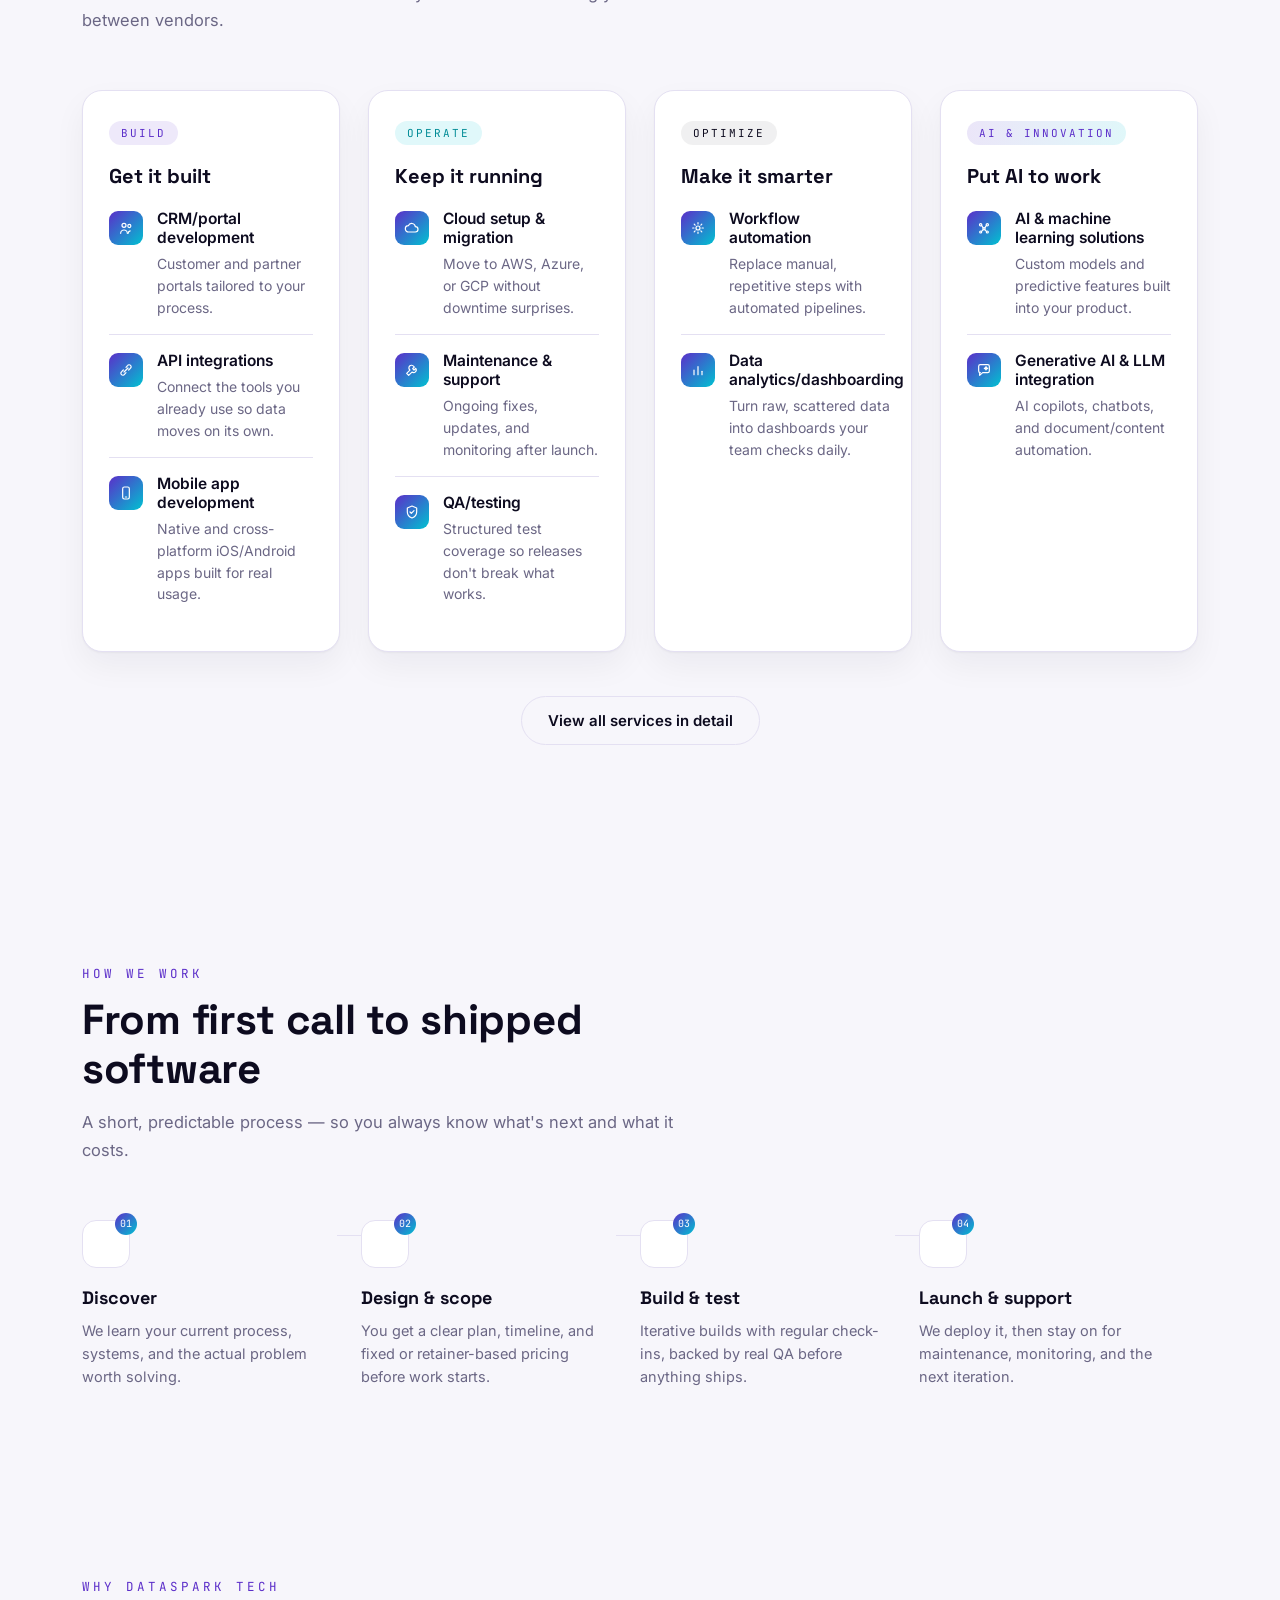
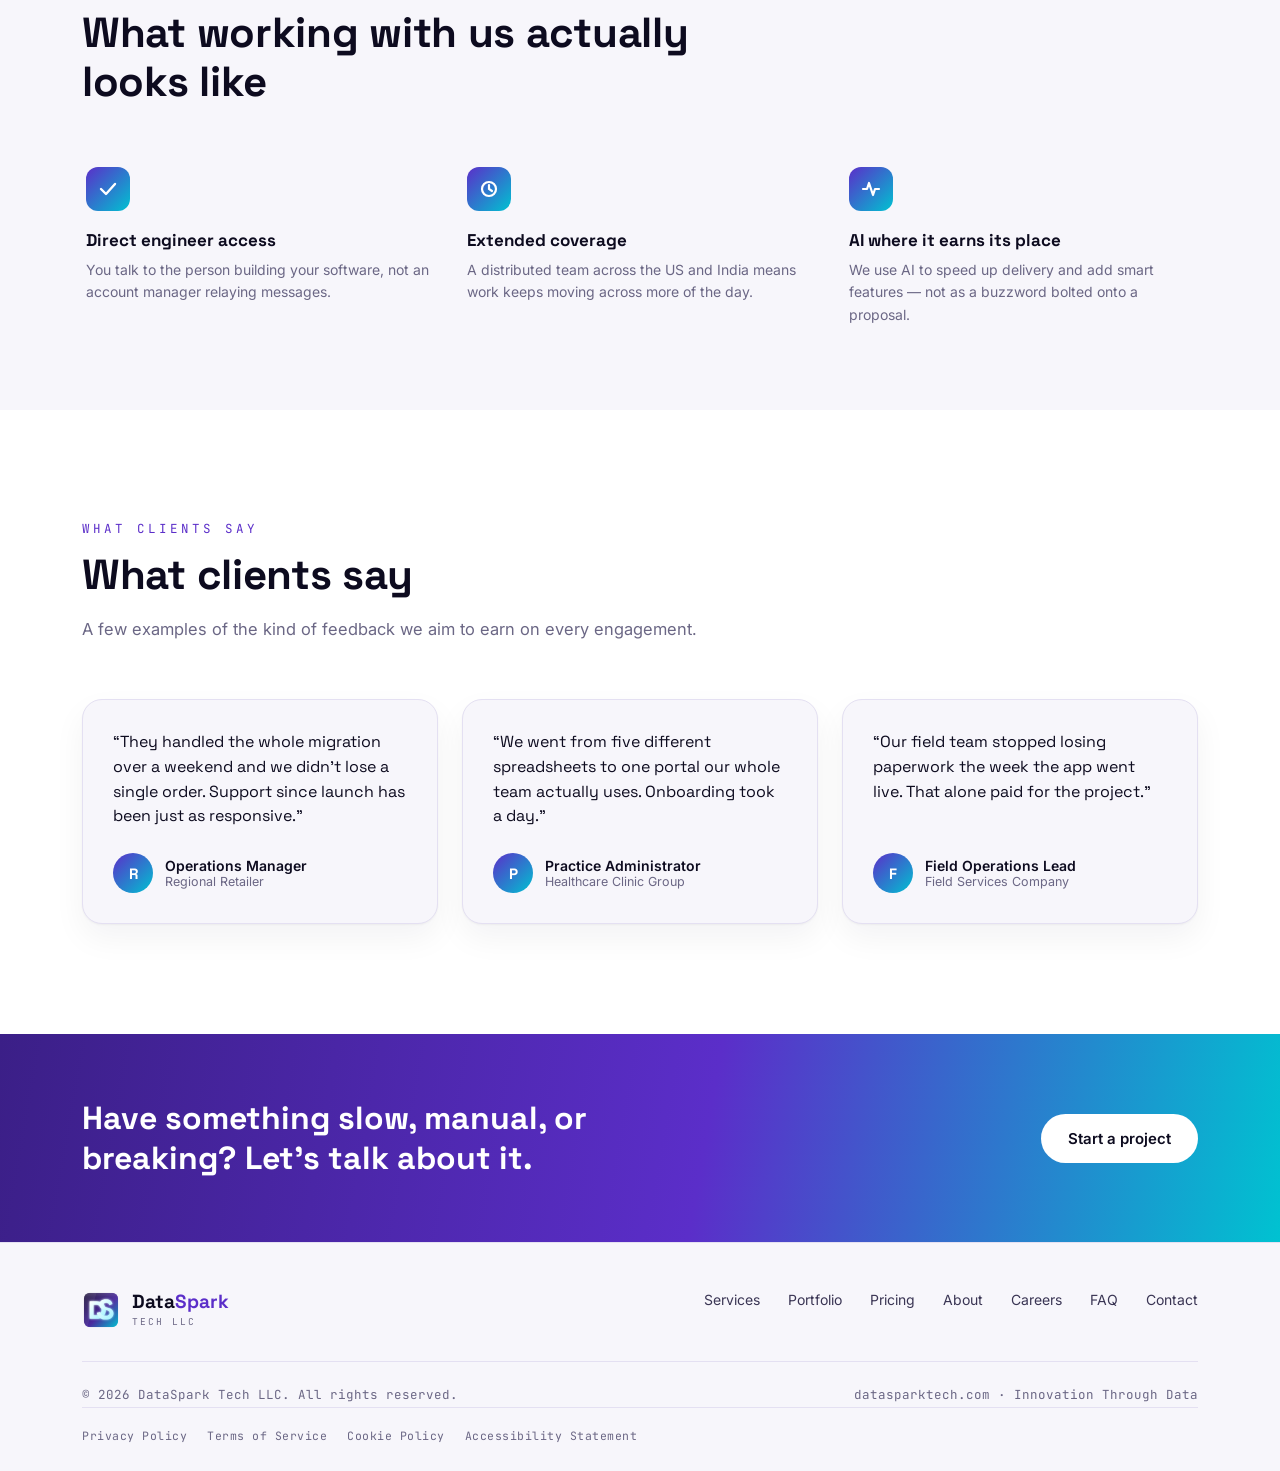
==== commit 9934864f: "V2" ====
--- a/index.html
+++ b/index.html
@@ -27,6 +27,7 @@
       <a href="pricing.html">Pricing</a>
       <a href="about.html">About</a>
       <a href="careers.html">Careers</a>
+      <a href="faq.html">FAQ</a>
       <a href="contact.html">Contact</a>
     </div>
     <div class="nav-cta">
@@ -41,6 +42,7 @@
     <a href="pricing.html">Pricing</a>
     <a href="about.html">About</a>
     <a href="careers.html">Careers</a>
+    <a href="faq.html">FAQ</a>
     <a href="contact.html">Contact</a>
     <a href="contact.html" class="btn btn-primary btn-block">Start a project</a>
   </div>
@@ -399,12 +401,19 @@
         <a href="pricing.html">Pricing</a>
         <a href="about.html">About</a>
         <a href="careers.html">Careers</a>
+        <a href="faq.html">FAQ</a>
         <a href="contact.html">Contact</a>
       </div>
     </div>
     <div class="footer-bottom">
       <span>&copy; 2026 DataSpark Tech LLC. All rights reserved.</span>
       <span>datasparktech.com &middot; Innovation Through Data</span>
+    </div>
+    <div class="footer-legal">
+      <a href="privacy.html">Privacy Policy</a>
+      <a href="terms.html">Terms of Service</a>
+      <a href="cookies.html">Cookie Policy</a>
+      <a href="accessibility.html">Accessibility Statement</a>
     </div>
   </div>
 </footer>
--- a/assets/css/style.css
+++ b/assets/css/style.css
@@ -561,6 +561,166 @@
   font-size:10px;
   display:flex; align-items:center; justify-content:center;
 }
+/* ---------- Legal / long-form content pages ---------- */
+.legal-wrap{
+  max-width:760px;
+  margin:0 auto;
+  padding:0 32px;
+}
+.legal-meta{
+  font-family:var(--mono);
+  font-size:12px;
+  color:var(--muted);
+  margin-bottom:8px;
+}
+.legal-toc{
+  background:var(--paper);
+  border:1px solid var(--paper-line);
+  border-radius:16px;
+  padding:24px 28px;
+  margin:36px 0 48px;
+}
+.legal-toc .toc-title{
+  font-family:var(--mono);
+  font-size:11px;
+  letter-spacing:1.5px;
+  color:var(--violet);
+  margin-bottom:14px;
+  display:block;
+}
+.legal-toc ol{
+  columns:2;
+  gap:24px;
+  padding-left:18px;
+  margin:0;
+  list-style:decimal;
+}
+.legal-toc li{ margin-bottom:8px; break-inside:avoid; }
+.legal-toc a{ font-size:13.5px; color:var(--ink-soft); }
+.legal-toc a:hover{ color:var(--violet); }
+
+.legal-content h2{
+  font-family:var(--display);
+  font-size:22px;
+  font-weight:700;
+  margin:44px 0 16px;
+  scroll-margin-top:100px;
+}
+.legal-content h2:first-child{ margin-top:0; }
+.legal-content h3{
+  font-family:var(--display);
+  font-size:16px;
+  font-weight:700;
+  margin:24px 0 10px;
+}
+.legal-content p{
+  font-size:15px;
+  line-height:1.75;
+  color:var(--ink-soft);
+  margin:0 0 16px;
+}
+.legal-content ul, .legal-content ol{
+  padding-left:22px;
+  margin:0 0 16px;
+}
+.legal-content li{
+  font-size:15px;
+  line-height:1.7;
+  color:var(--ink-soft);
+  margin-bottom:8px;
+}
+.legal-content strong{ color:var(--ink); }
+.legal-content a{ color:var(--violet); text-decoration:underline; text-underline-offset:2px; }
+.legal-callout{
+  background:var(--paper);
+  border-left:3px solid var(--violet);
+  border-radius:0 12px 12px 0;
+  padding:18px 22px;
+  margin:0 0 16px;
+  font-size:14px;
+  color:var(--ink-soft);
+  line-height:1.65;
+}
+
+/* ---------- FAQ accordion ---------- */
+.faq-list{ max-width:800px; margin:0 auto; }
+.faq-item{
+  border-bottom:1px solid var(--paper-line);
+}
+.faq-item:first-child{ border-top:1px solid var(--paper-line); }
+.faq-q{
+  width:100%;
+  text-align:left;
+  background:none;
+  border:none;
+  padding:22px 4px;
+  display:flex;
+  align-items:center;
+  justify-content:space-between;
+  gap:20px;
+  cursor:pointer;
+  font-family:var(--display);
+  font-size:16.5px;
+  font-weight:600;
+  color:var(--ink);
+}
+.faq-q .faq-plus{
+  width:26px; height:26px;
+  border-radius:50%;
+  border:1.5px solid var(--paper-line);
+  flex-shrink:0;
+  position:relative;
+  transition:transform .2s ease, border-color .2s ease;
+}
+.faq-q .faq-plus::before, .faq-q .faq-plus::after{
+  content:'';
+  position:absolute;
+  background:var(--violet);
+  transition:transform .2s ease;
+}
+.faq-q .faq-plus::before{ top:50%; left:6px; right:6px; height:1.5px; transform:translateY(-50%); }
+.faq-q .faq-plus::after{ left:50%; top:6px; bottom:6px; width:1.5px; transform:translateX(-50%); }
+.faq-item.open .faq-plus{ border-color:var(--violet); transform:rotate(45deg); }
+.faq-a{
+  max-height:0;
+  overflow:hidden;
+  transition:max-height .3s ease;
+}
+.faq-item.open .faq-a{ max-height:400px; }
+.faq-a-inner{
+  padding:0 4px 24px;
+  font-size:14.5px;
+  line-height:1.7;
+  color:var(--muted);
+  max-width:680px;
+}
+.faq-cat-label{
+  font-family:var(--mono);
+  font-size:11.5px;
+  letter-spacing:2px;
+  color:var(--violet);
+  margin:48px 0 4px;
+  display:block;
+}
+.faq-cat-label:first-of-type{ margin-top:0; }
+
+/* ---------- Footer legal row ---------- */
+.footer-legal{
+  display:flex;
+  flex-wrap:wrap;
+  gap:20px;
+  padding-top:20px;
+  margin-top:4px;
+  border-top:1px solid var(--paper-line);
+}
+.footer-legal a{
+  font-family:var(--mono);
+  font-size:11.5px;
+  letter-spacing:.5px;
+  color:var(--muted);
+}
+.footer-legal a:hover{ color:var(--violet); }
+
 .feature-row{
   display:grid;
   grid-template-columns:repeat(3, 1fr);
@@ -1253,6 +1413,7 @@
   .service-detail-grid{ grid-template-columns:1fr; }
   .explorer-grid{ grid-template-columns:1fr; }
   .feature-row{ grid-template-columns:1fr; }
+  .legal-toc ol{ columns:1; }
   .process-list{ grid-template-columns:1fr 1fr; row-gap:36px; }
   .step:nth-child(2)::after{ display:none; }
   .about-grid{ grid-template-columns:1fr; }
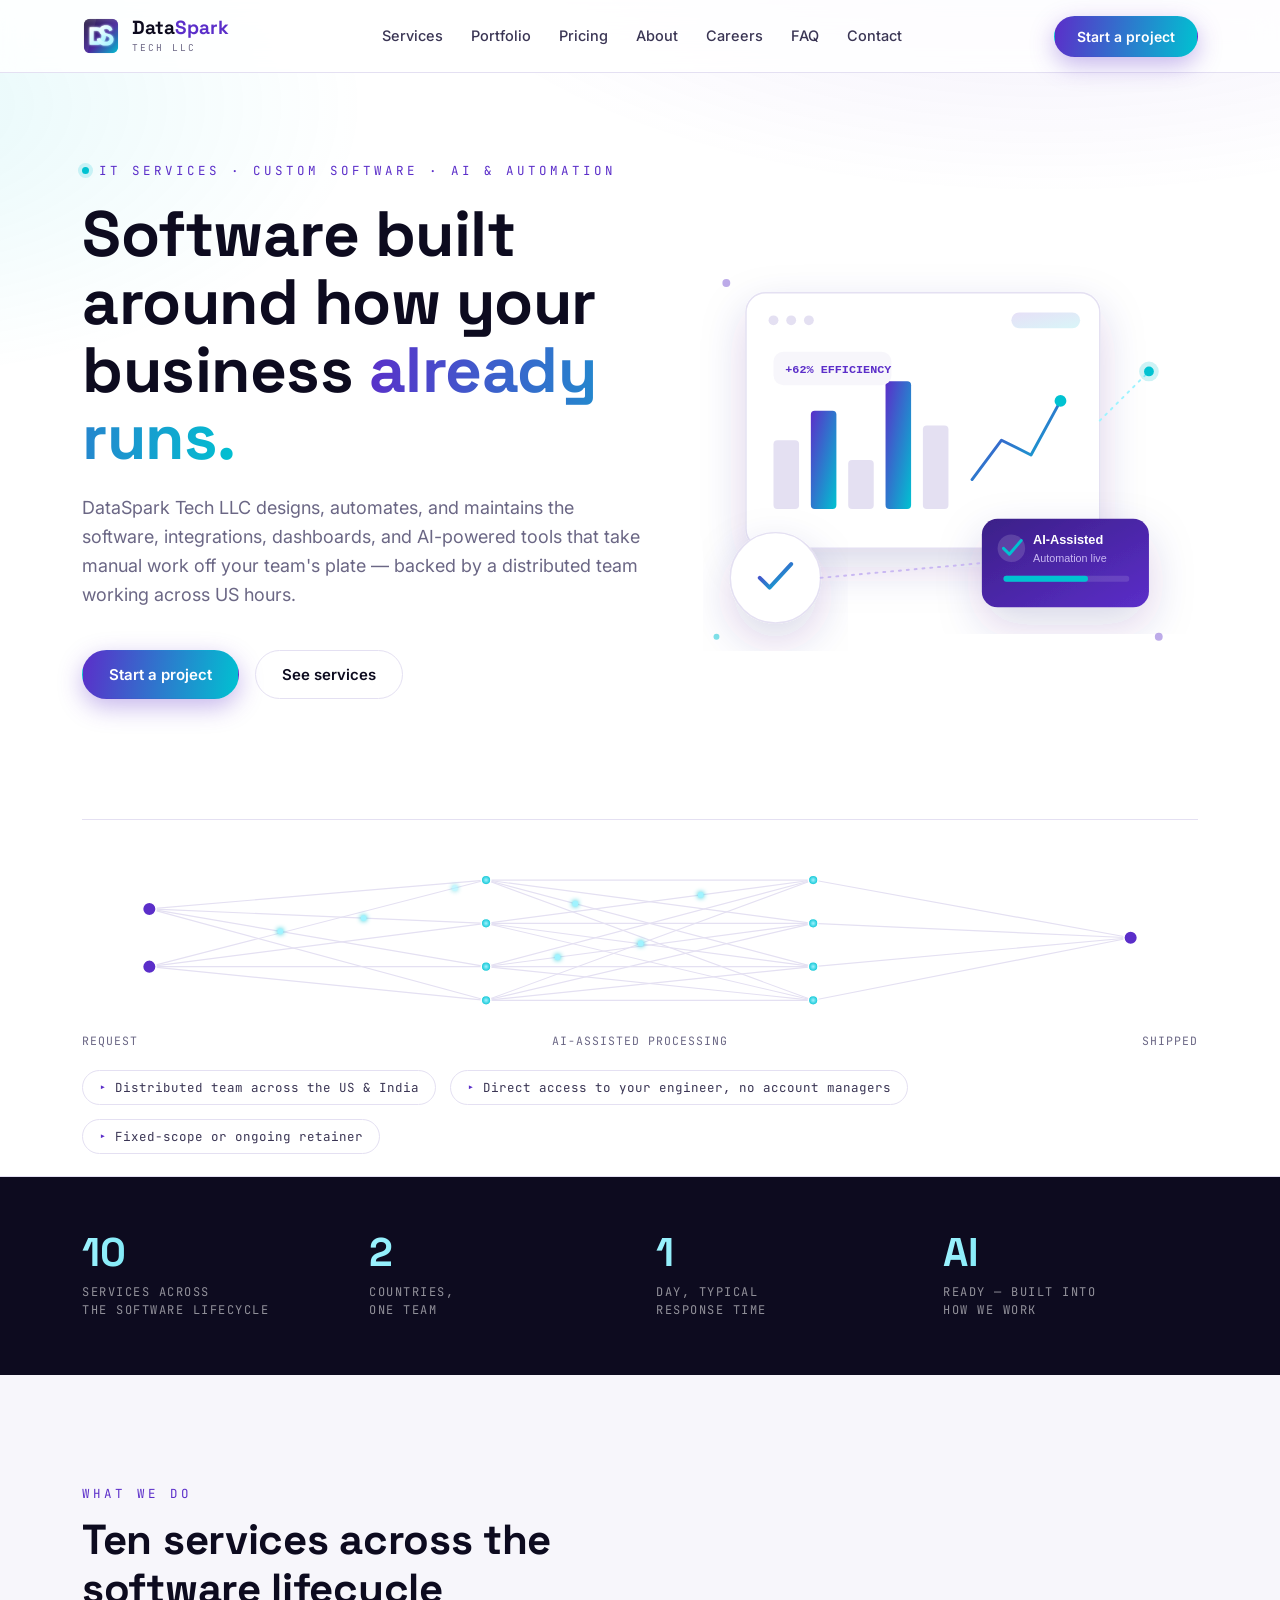
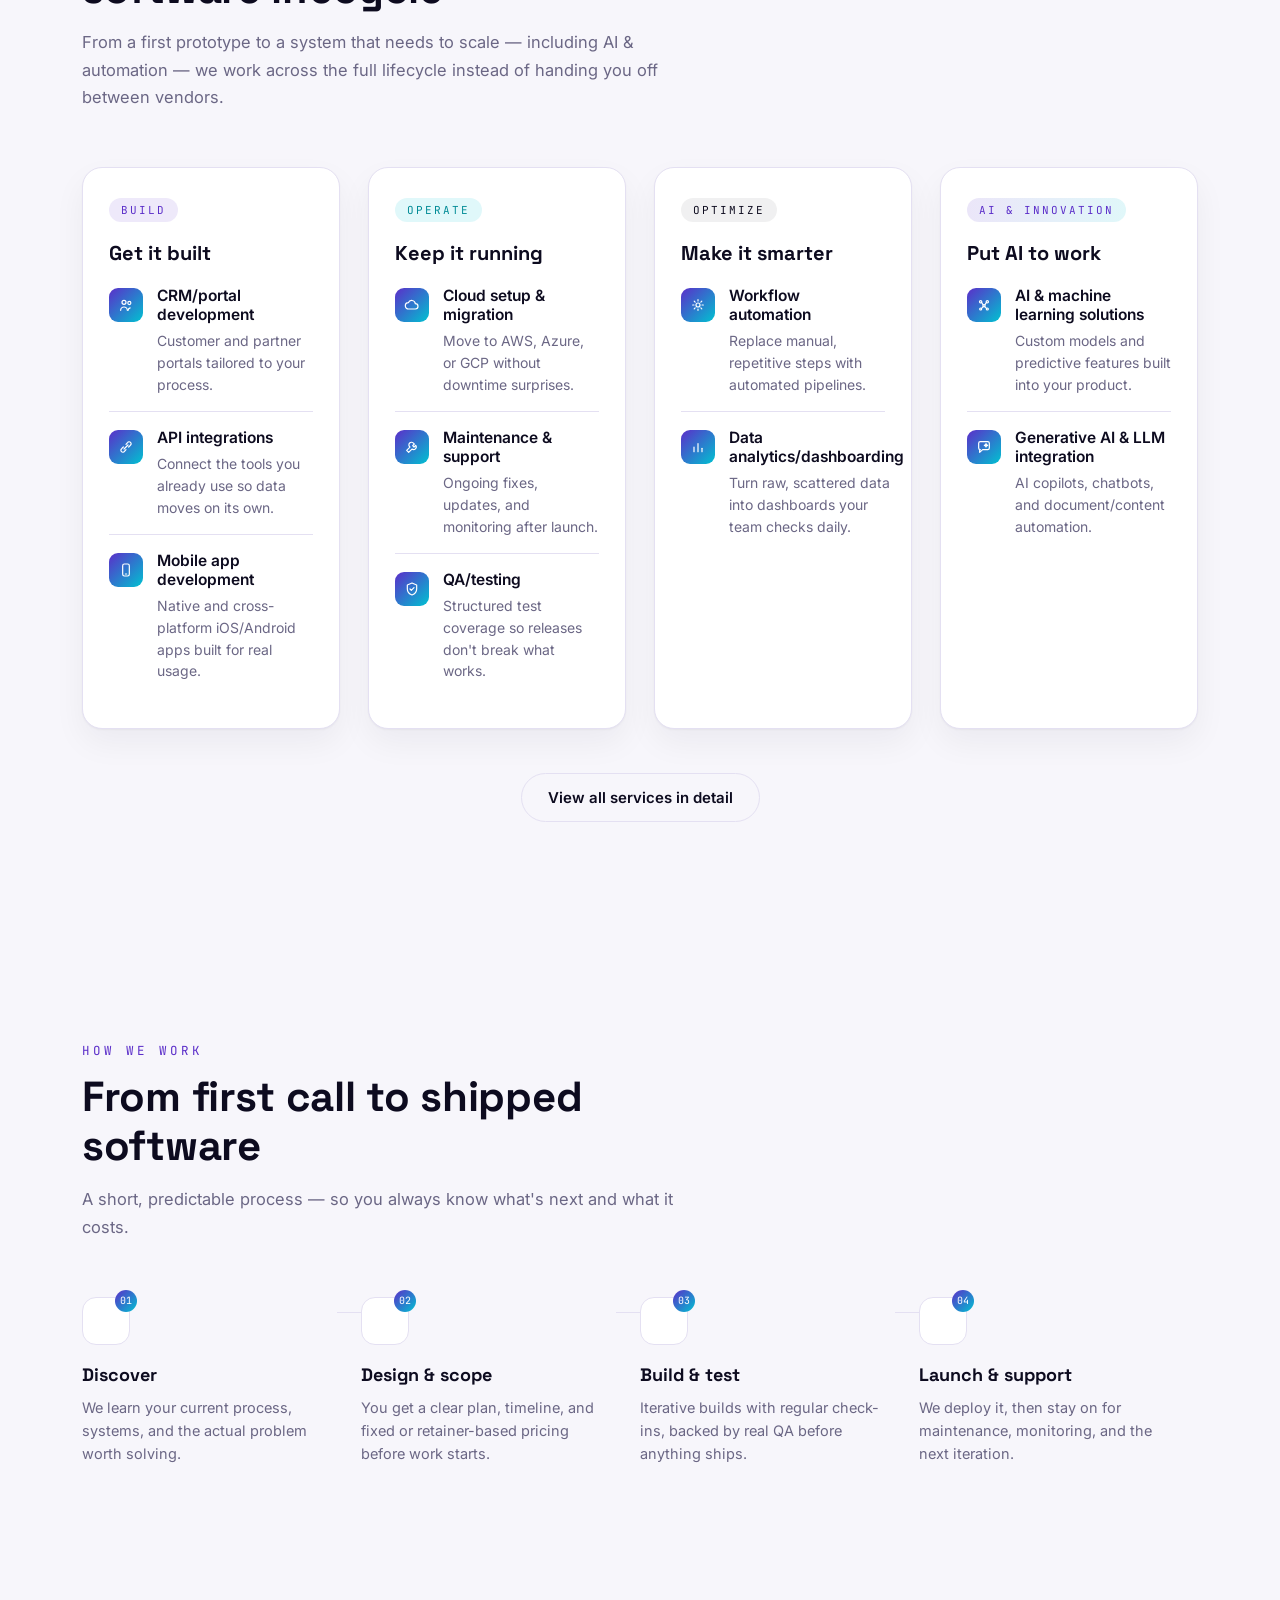
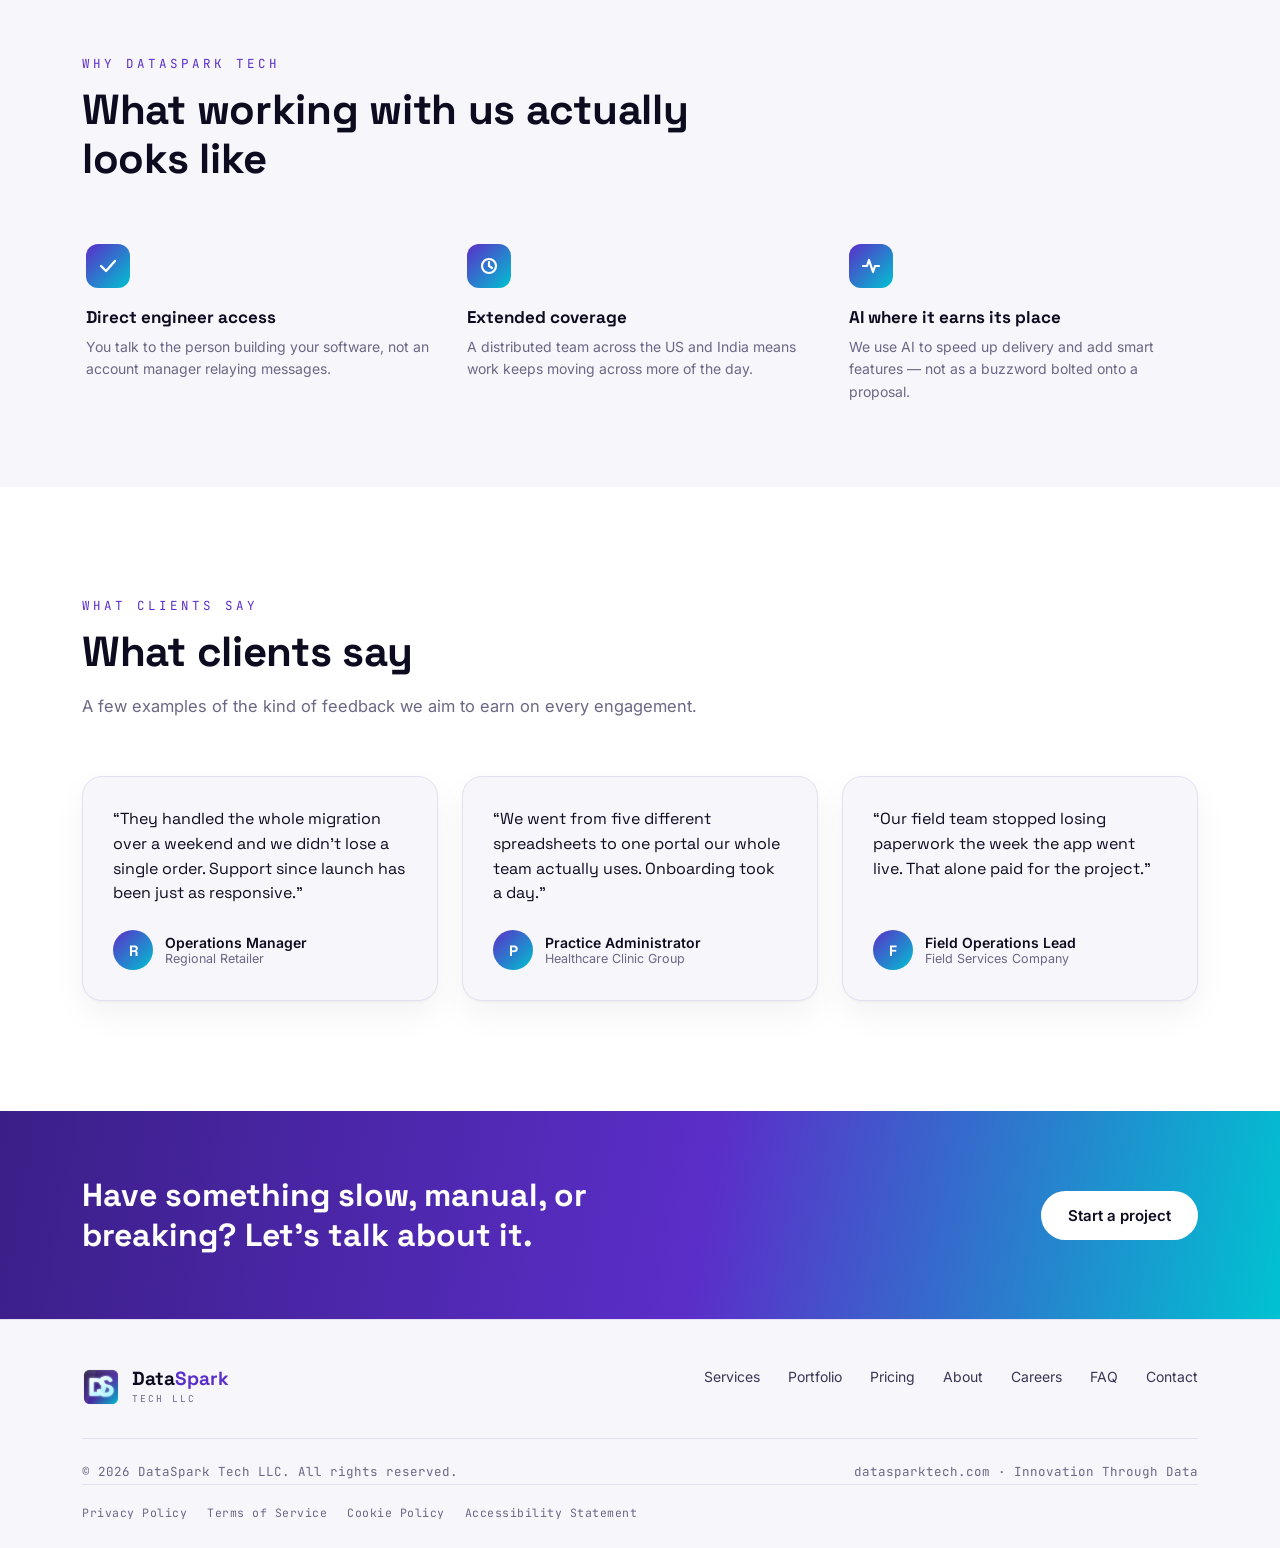
==== commit 20eda074: "update to the site" ====
--- a/index.html
+++ b/index.html
@@ -137,20 +137,74 @@
     </div>
 
     <div class="pulse-wrap">
-      <svg class="pulse-svg" viewBox="0 0 1160 90" preserveAspectRatio="none">
-        <defs>
-          <linearGradient id="pulseGrad" x1="0%" y1="0%" x2="100%" y2="0%">
-            <stop offset="0%" stop-color="#5B2EC9"/>
-            <stop offset="55%" stop-color="#00C2D1"/>
-            <stop offset="100%" stop-color="#00A9B7"/>
-          </linearGradient>
-        </defs>
-        <path class="pulse-path" d="M0,45 L235,45 L255,45 L275,32 L295,45 L520,45 L550,45 L572,8 L592,80 L612,45 L850,45 L875,45 L892,32 L908,45 L924,32 L940,45 L1160,45"/>
-        <circle class="pulse-dot" cx="572" cy="8" r="5"/>
-      </svg>
-      <div class="pulse-labels">
+      <svg class="network-svg" viewBox="0 0 1160 170" preserveAspectRatio="none" xmlns="http://www.w3.org/2000/svg">
+<defs>
+  <linearGradient id="netLineGrad" x1="0%" y1="0%" x2="100%" y2="0%">
+    <stop offset="0%" stop-color="#5B2EC9"/>
+    <stop offset="50%" stop-color="#00C2D1"/>
+    <stop offset="100%" stop-color="#00A9B7"/>
+  </linearGradient>
+  <radialGradient id="netNodeGrad">
+    <stop offset="0%" stop-color="#9FF3FF"/>
+    <stop offset="100%" stop-color="#00C2D1"/>
+  </radialGradient>
+</defs>
+<g class="net-edges">
+<line class="net-edge" data-a="0" data-b="2" x1="70" y1="55" x2="420" y2="25"/>
+<line class="net-edge" data-a="0" data-b="3" x1="70" y1="55" x2="420" y2="70"/>
+<line class="net-edge" data-a="0" data-b="4" x1="70" y1="55" x2="420" y2="115"/>
+<line class="net-edge" data-a="0" data-b="5" x1="70" y1="55" x2="420" y2="150"/>
+<line class="net-edge" data-a="1" data-b="2" x1="70" y1="115" x2="420" y2="25"/>
+<line class="net-edge" data-a="1" data-b="3" x1="70" y1="115" x2="420" y2="70"/>
+<line class="net-edge" data-a="1" data-b="4" x1="70" y1="115" x2="420" y2="115"/>
+<line class="net-edge" data-a="1" data-b="5" x1="70" y1="115" x2="420" y2="150"/>
+<line class="net-edge" data-a="2" data-b="6" x1="420" y1="25" x2="760" y2="25"/>
+<line class="net-edge" data-a="2" data-b="7" x1="420" y1="25" x2="760" y2="70"/>
+<line class="net-edge" data-a="2" data-b="8" x1="420" y1="25" x2="760" y2="115"/>
+<line class="net-edge" data-a="2" data-b="9" x1="420" y1="25" x2="760" y2="150"/>
+<line class="net-edge" data-a="3" data-b="6" x1="420" y1="70" x2="760" y2="25"/>
+<line class="net-edge" data-a="3" data-b="7" x1="420" y1="70" x2="760" y2="70"/>
+<line class="net-edge" data-a="3" data-b="8" x1="420" y1="70" x2="760" y2="115"/>
+<line class="net-edge" data-a="3" data-b="9" x1="420" y1="70" x2="760" y2="150"/>
+<line class="net-edge" data-a="4" data-b="6" x1="420" y1="115" x2="760" y2="25"/>
+<line class="net-edge" data-a="4" data-b="7" x1="420" y1="115" x2="760" y2="70"/>
+<line class="net-edge" data-a="4" data-b="8" x1="420" y1="115" x2="760" y2="115"/>
+<line class="net-edge" data-a="4" data-b="9" x1="420" y1="115" x2="760" y2="150"/>
+<line class="net-edge" data-a="5" data-b="6" x1="420" y1="150" x2="760" y2="25"/>
+<line class="net-edge" data-a="5" data-b="7" x1="420" y1="150" x2="760" y2="70"/>
+<line class="net-edge" data-a="5" data-b="8" x1="420" y1="150" x2="760" y2="115"/>
+<line class="net-edge" data-a="5" data-b="9" x1="420" y1="150" x2="760" y2="150"/>
+<line class="net-edge" data-a="6" data-b="10" x1="760" y1="25" x2="1090" y2="85"/>
+<line class="net-edge" data-a="7" data-b="10" x1="760" y1="70" x2="1090" y2="85"/>
+<line class="net-edge" data-a="8" data-b="10" x1="760" y1="115" x2="1090" y2="85"/>
+<line class="net-edge" data-a="9" data-b="10" x1="760" y1="150" x2="1090" y2="85"/>
+</g>
+<g class="net-pulses">
+<circle class="net-pulse-dot" r="3"><animateMotion dur="2.2s" begin="0.0s" repeatCount="indefinite" path="M420,25 L760,115"/><animate attributeName="opacity" values="0;1;1;0" keyTimes="0;0.1;0.85;1" dur="2.2s" begin="0.0s" repeatCount="indefinite"/></circle>
+<circle class="net-pulse-dot" r="3"><animateMotion dur="2.7s" begin="0.35s" repeatCount="indefinite" path="M70,115 L420,25"/><animate attributeName="opacity" values="0;1;1;0" keyTimes="0;0.1;0.85;1" dur="2.7s" begin="0.35s" repeatCount="indefinite"/></circle>
+<circle class="net-pulse-dot" r="3"><animateMotion dur="3.2s" begin="0.7s" repeatCount="indefinite" path="M420,70 L760,25"/><animate attributeName="opacity" values="0;1;1;0" keyTimes="0;0.1;0.85;1" dur="3.2s" begin="0.7s" repeatCount="indefinite"/></circle>
+<circle class="net-pulse-dot" r="3"><animateMotion dur="3.7s" begin="1.0499999999999998s" repeatCount="indefinite" path="M420,150 L760,25"/><animate attributeName="opacity" values="0;1;1;0" keyTimes="0;0.1;0.85;1" dur="3.7s" begin="1.0499999999999998s" repeatCount="indefinite"/></circle>
+<circle class="net-pulse-dot" r="3"><animateMotion dur="2.2s" begin="1.4s" repeatCount="indefinite" path="M70,55 L420,70"/><animate attributeName="opacity" values="0;1;1;0" keyTimes="0;0.1;0.85;1" dur="2.2s" begin="1.4s" repeatCount="indefinite"/></circle>
+<circle class="net-pulse-dot" r="3"><animateMotion dur="2.7s" begin="1.75s" repeatCount="indefinite" path="M70,55 L420,115"/><animate attributeName="opacity" values="0;1;1;0" keyTimes="0;0.1;0.85;1" dur="2.7s" begin="1.75s" repeatCount="indefinite"/></circle>
+<circle class="net-pulse-dot" r="3"><animateMotion dur="3.2s" begin="2.0999999999999996s" repeatCount="indefinite" path="M420,115 L760,70"/><animate attributeName="opacity" values="0;1;1;0" keyTimes="0;0.1;0.85;1" dur="3.2s" begin="2.0999999999999996s" repeatCount="indefinite"/></circle>
+</g>
+<g class="net-nodes">
+<circle class="net-node net-node-io" data-id="0" cx="70" cy="55" r="7" style="animation-delay:0.0s"/>
+<circle class="net-node net-node-io" data-id="1" cx="70" cy="115" r="7" style="animation-delay:0.4s"/>
+<circle class="net-node" data-id="2" cx="420" cy="25" r="5" style="animation-delay:0.8s"/>
+<circle class="net-node" data-id="3" cx="420" cy="70" r="5" style="animation-delay:1.2000000000000002s"/>
+<circle class="net-node" data-id="4" cx="420" cy="115" r="5" style="animation-delay:1.6s"/>
+<circle class="net-node" data-id="5" cx="420" cy="150" r="5" style="animation-delay:0.0s"/>
+<circle class="net-node" data-id="6" cx="760" cy="25" r="5" style="animation-delay:0.4s"/>
+<circle class="net-node" data-id="7" cx="760" cy="70" r="5" style="animation-delay:0.8s"/>
+<circle class="net-node" data-id="8" cx="760" cy="115" r="5" style="animation-delay:1.2000000000000002s"/>
+<circle class="net-node" data-id="9" cx="760" cy="150" r="5" style="animation-delay:1.6s"/>
+<circle class="net-node net-node-io" data-id="10" cx="1090" cy="85" r="7" style="animation-delay:0.0s"/>
+</g>
+</svg>
+      <div class="network-labels">
         <span>REQUEST</span>
-        <span>SIGNAL PROCESSED</span>
+        <span>AI-ASSISTED PROCESSING</span>
         <span>SHIPPED</span>
       </div>
     </div>
--- a/assets/css/style.css
+++ b/assets/css/style.css
@@ -90,7 +90,8 @@
   display:flex;
   align-items:center;
   justify-content:space-between;
-  padding:16px 32px;
+  height:72px;
+  padding:0 32px;
   max-width:1180px;
   margin:0 auto;
   position:relative;
@@ -170,7 +171,7 @@
 .mobile-menu{
   display:none;
   position:fixed;
-  top:70px; left:0; right:0; bottom:0;
+  top:73px; left:0; right:0; bottom:0;
   z-index:99;
   background:var(--white);
   padding:28px 32px;
@@ -260,29 +261,40 @@
   border-top:1px solid var(--paper-line);
   padding-top:36px;
 }
-.pulse-svg{ width:100%; height:auto; }
-.pulse-path{
+.network-svg{ width:100%; height:auto; display:block; }
+.net-edge{
+  stroke:var(--paper-line);
+  stroke-width:1.2;
   fill:none;
-  stroke:url(#pulseGrad);
-  stroke-width:2.5;
-  stroke-linecap:round;
-  stroke-linejoin:round;
-  stroke-dasharray:1800;
-  stroke-dashoffset:1800;
-  animation:draw 2.4s cubic-bezier(.4,.1,.2,1) .3s forwards;
-}
-@keyframes draw{ to{ stroke-dashoffset:0; } }
-.pulse-dot{
+  transition:stroke .25s ease, stroke-width .25s ease, opacity .25s ease;
+}
+.net-edge.active{
+  stroke:url(#netLineGrad);
+  stroke-width:2;
+}
+.net-node{
+  fill:url(#netNodeGrad);
+  stroke:var(--white);
+  stroke-width:1.5;
+  animation:netPulse 2.6s ease-in-out infinite;
+  cursor:pointer;
+  transition:r .2s ease;
+}
+.net-node-io{
   fill:var(--violet);
-  opacity:0;
-  animation:dotfade .6s ease 1.9s forwards, dotpulse 2.2s ease 2.5s infinite;
-}
-@keyframes dotfade{ to{ opacity:1; } }
-@keyframes dotpulse{
-  0%,100%{ r:5; opacity:1; }
-  50%{ r:8; opacity:.6; }
-}
-.pulse-labels{
+}
+.net-node.active, .net-node-io.active{
+  r:9;
+}
+@keyframes netPulse{
+  0%,100%{ opacity:.75; }
+  50%{ opacity:1; }
+}
+.net-pulse-dot{
+  fill:#9FF3FF;
+  filter:drop-shadow(0 0 3px #00C2D1);
+}
+.network-labels{
   display:flex;
   justify-content:space-between;
   margin-top:14px;
@@ -291,10 +303,9 @@
   letter-spacing:1px;
   color:var(--muted);
 }
-
 @media (prefers-reduced-motion: reduce){
-  .pulse-path{ animation:none; stroke-dashoffset:0; }
-  .pulse-dot{ animation:none; opacity:1; }
+  .net-node{ animation:none; }
+  .net-pulse-dot{ display:none; }
 }
 
 /* ---------- Page header (interior pages) ---------- */
@@ -497,6 +508,46 @@
 .form-status.error{ background:rgba(220,60,60,.08); color:#c23b3b; }
 .btn[disabled]{ opacity:.6; cursor:not-allowed; transform:none !important; }
 
+/* ---------- Comparison table ---------- */
+.compare-table-wrap{
+  overflow-x:auto;
+  border-radius:16px;
+  border:1px solid var(--paper-line);
+  box-shadow:0 1px 2px rgba(13,11,31,.04), 0 14px 32px rgba(13,11,31,.05);
+}
+.compare-table{
+  width:100%;
+  border-collapse:collapse;
+  min-width:640px;
+  background:var(--white);
+}
+.compare-table th{
+  font-family:var(--display);
+  font-size:15px;
+  text-align:left;
+  padding:18px 20px;
+  background:var(--ink);
+  color:var(--white);
+}
+.compare-table th:first-child{ border-radius:16px 0 0 0; }
+.compare-table th:last-child{ border-radius:0 16px 0 0; }
+.compare-table th.featured-col{ background:var(--violet); }
+.compare-table td{
+  padding:16px 20px;
+  font-size:13.5px;
+  color:var(--ink-soft);
+  border-top:1px solid var(--paper-line);
+}
+.compare-table td:first-child{
+  font-weight:600;
+  color:var(--ink);
+  font-family:var(--mono);
+  font-size:12px;
+}
+.compare-table tr:nth-child(even) td{ background:var(--paper); }
+.compare-table td.featured-col{ background:rgba(91,46,201,.04); }
+.compare-table .yes{ color:var(--violet); font-weight:700; }
+
 /* ---------- Reusable icon badge ---------- */
 .icon-badge{
   width:46px; height:46px;
@@ -642,30 +693,87 @@
   line-height:1.65;
 }
 
-/* ---------- FAQ accordion ---------- */
-.faq-list{ max-width:800px; margin:0 auto; }
-.faq-item{
+/* ---------- FAQ page ---------- */
+.faq-layout{
+  display:grid;
+  grid-template-columns:220px 1fr;
+  gap:56px;
+  align-items:start;
+}
+.faq-sidebar{
+  position:sticky;
+  top:100px;
+  display:flex;
+  flex-direction:column;
+  gap:4px;
+}
+.faq-sidebar .fs-label{
+  font-family:var(--mono);
+  font-size:11px;
+  letter-spacing:1.5px;
+  color:var(--muted);
+  margin-bottom:10px;
+}
+.faq-sidebar a{
+  font-size:14px;
+  font-weight:500;
+  color:var(--ink-soft);
+  padding:9px 12px;
+  border-radius:8px;
+  border-left:2px solid transparent;
+}
+.faq-sidebar a:hover{ color:var(--violet); background:var(--paper); }
+.faq-sidebar a.active{
+  color:var(--violet);
+  background:rgba(91,46,201,.06);
+  border-left-color:var(--violet);
+  font-weight:600;
+}
+
+.faq-main{ display:flex; flex-direction:column; gap:40px; }
+.faq-card{
+  background:var(--white);
+  border:1px solid var(--paper-line);
+  border-radius:20px;
+  padding:8px 30px;
+  box-shadow:0 1px 2px rgba(13,11,31,.04), 0 14px 32px rgba(13,11,31,.05);
+  scroll-margin-top:90px;
+}
+.faq-card-head{
+  display:flex;
+  align-items:center;
+  gap:12px;
+  padding:24px 0 18px;
   border-bottom:1px solid var(--paper-line);
 }
-.faq-item:first-child{ border-top:1px solid var(--paper-line); }
+.faq-card-head .icon-badge{ width:38px; height:38px; border-radius:10px; }
+.faq-card-head .icon-badge svg{ width:18px; height:18px; }
+.faq-card-head h2{
+  font-family:var(--display);
+  font-size:19px;
+  font-weight:700;
+  margin:0;
+}
+.faq-item{ border-bottom:1px solid var(--paper-line); }
+.faq-item:last-child{ border-bottom:none; }
 .faq-q{
   width:100%;
   text-align:left;
   background:none;
   border:none;
-  padding:22px 4px;
+  padding:20px 2px;
   display:flex;
   align-items:center;
   justify-content:space-between;
   gap:20px;
   cursor:pointer;
-  font-family:var(--display);
-  font-size:16.5px;
+  font-family:var(--body);
+  font-size:15.5px;
   font-weight:600;
   color:var(--ink);
 }
 .faq-q .faq-plus{
-  width:26px; height:26px;
+  width:24px; height:24px;
   border-radius:50%;
   border:1.5px solid var(--paper-line);
   flex-shrink:0;
@@ -686,23 +794,15 @@
   overflow:hidden;
   transition:max-height .3s ease;
 }
-.faq-item.open .faq-a{ max-height:400px; }
+.faq-item.open .faq-a{ max-height:600px; }
 .faq-a-inner{
-  padding:0 4px 24px;
+  padding:0 2px 22px;
   font-size:14.5px;
   line-height:1.7;
   color:var(--muted);
-  max-width:680px;
-}
-.faq-cat-label{
-  font-family:var(--mono);
-  font-size:11.5px;
-  letter-spacing:2px;
-  color:var(--violet);
-  margin:48px 0 4px;
-  display:block;
-}
-.faq-cat-label:first-of-type{ margin-top:0; }
+  max-width:640px;
+}
+.faq-a-inner a{ color:var(--violet); text-decoration:underline; text-underline-offset:2px; }
 
 /* ---------- Footer legal row ---------- */
 .footer-legal{
@@ -1414,6 +1514,10 @@
   .explorer-grid{ grid-template-columns:1fr; }
   .feature-row{ grid-template-columns:1fr; }
   .legal-toc ol{ columns:1; }
+  .faq-layout{ grid-template-columns:1fr; gap:32px; }
+  .faq-sidebar{ position:static; flex-direction:row; flex-wrap:wrap; }
+  .faq-sidebar a{ border-left:none; border-bottom:2px solid transparent; }
+  .faq-sidebar a.active{ border-left-color:transparent; border-bottom-color:var(--violet); }
   .process-list{ grid-template-columns:1fr 1fr; row-gap:36px; }
   .step:nth-child(2)::after{ display:none; }
   .about-grid{ grid-template-columns:1fr; }
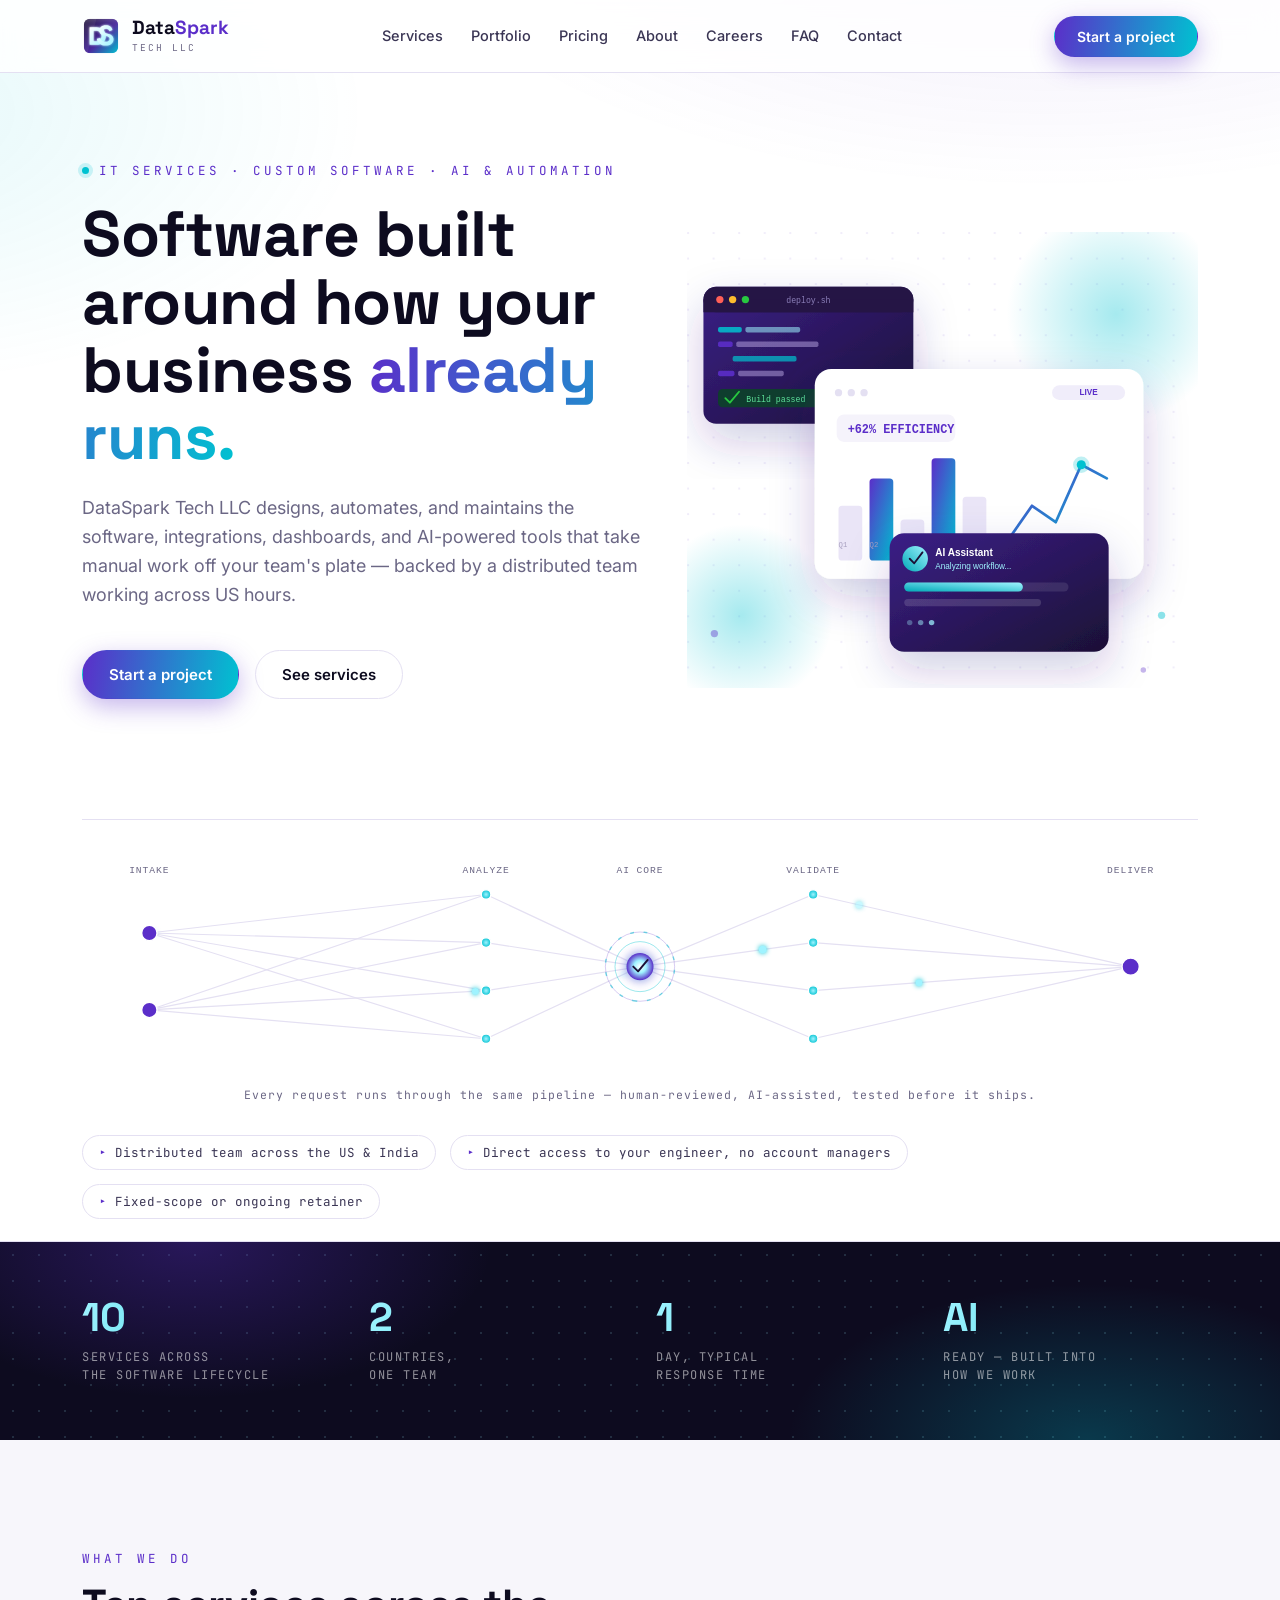
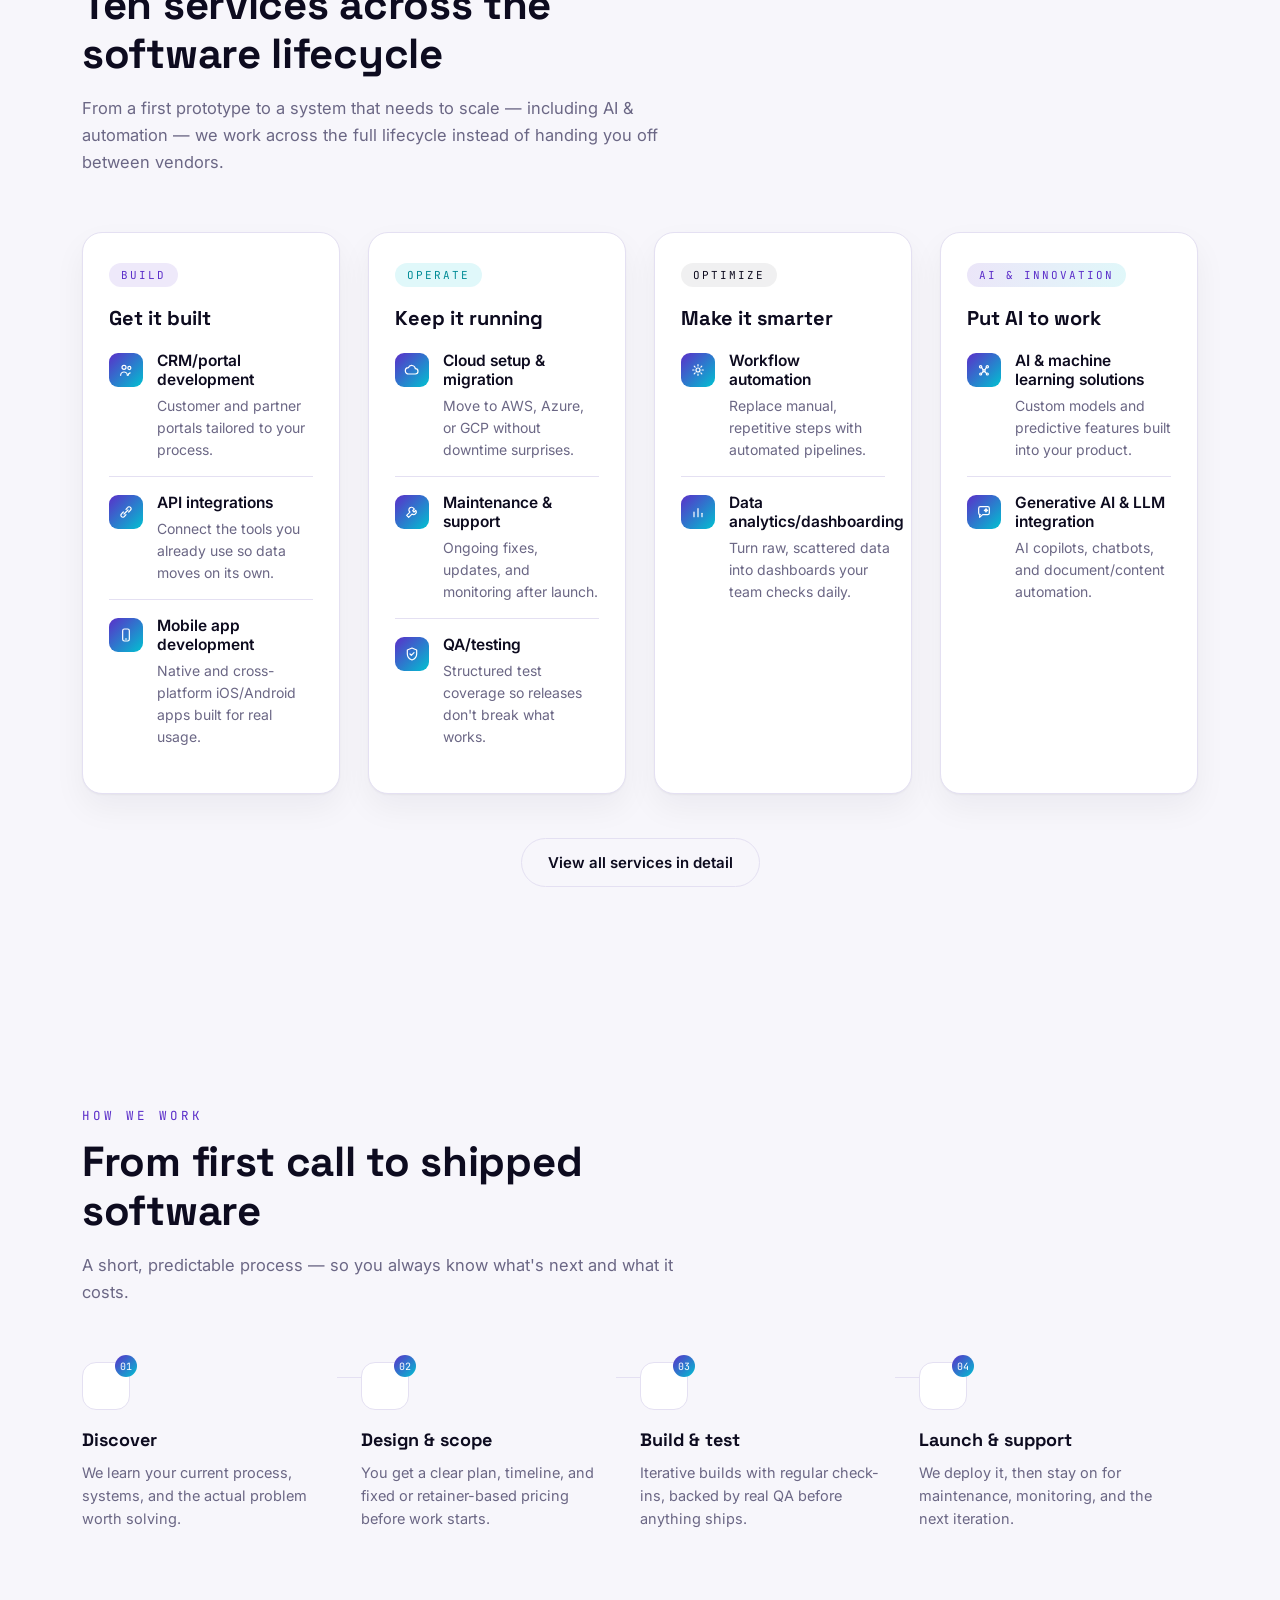
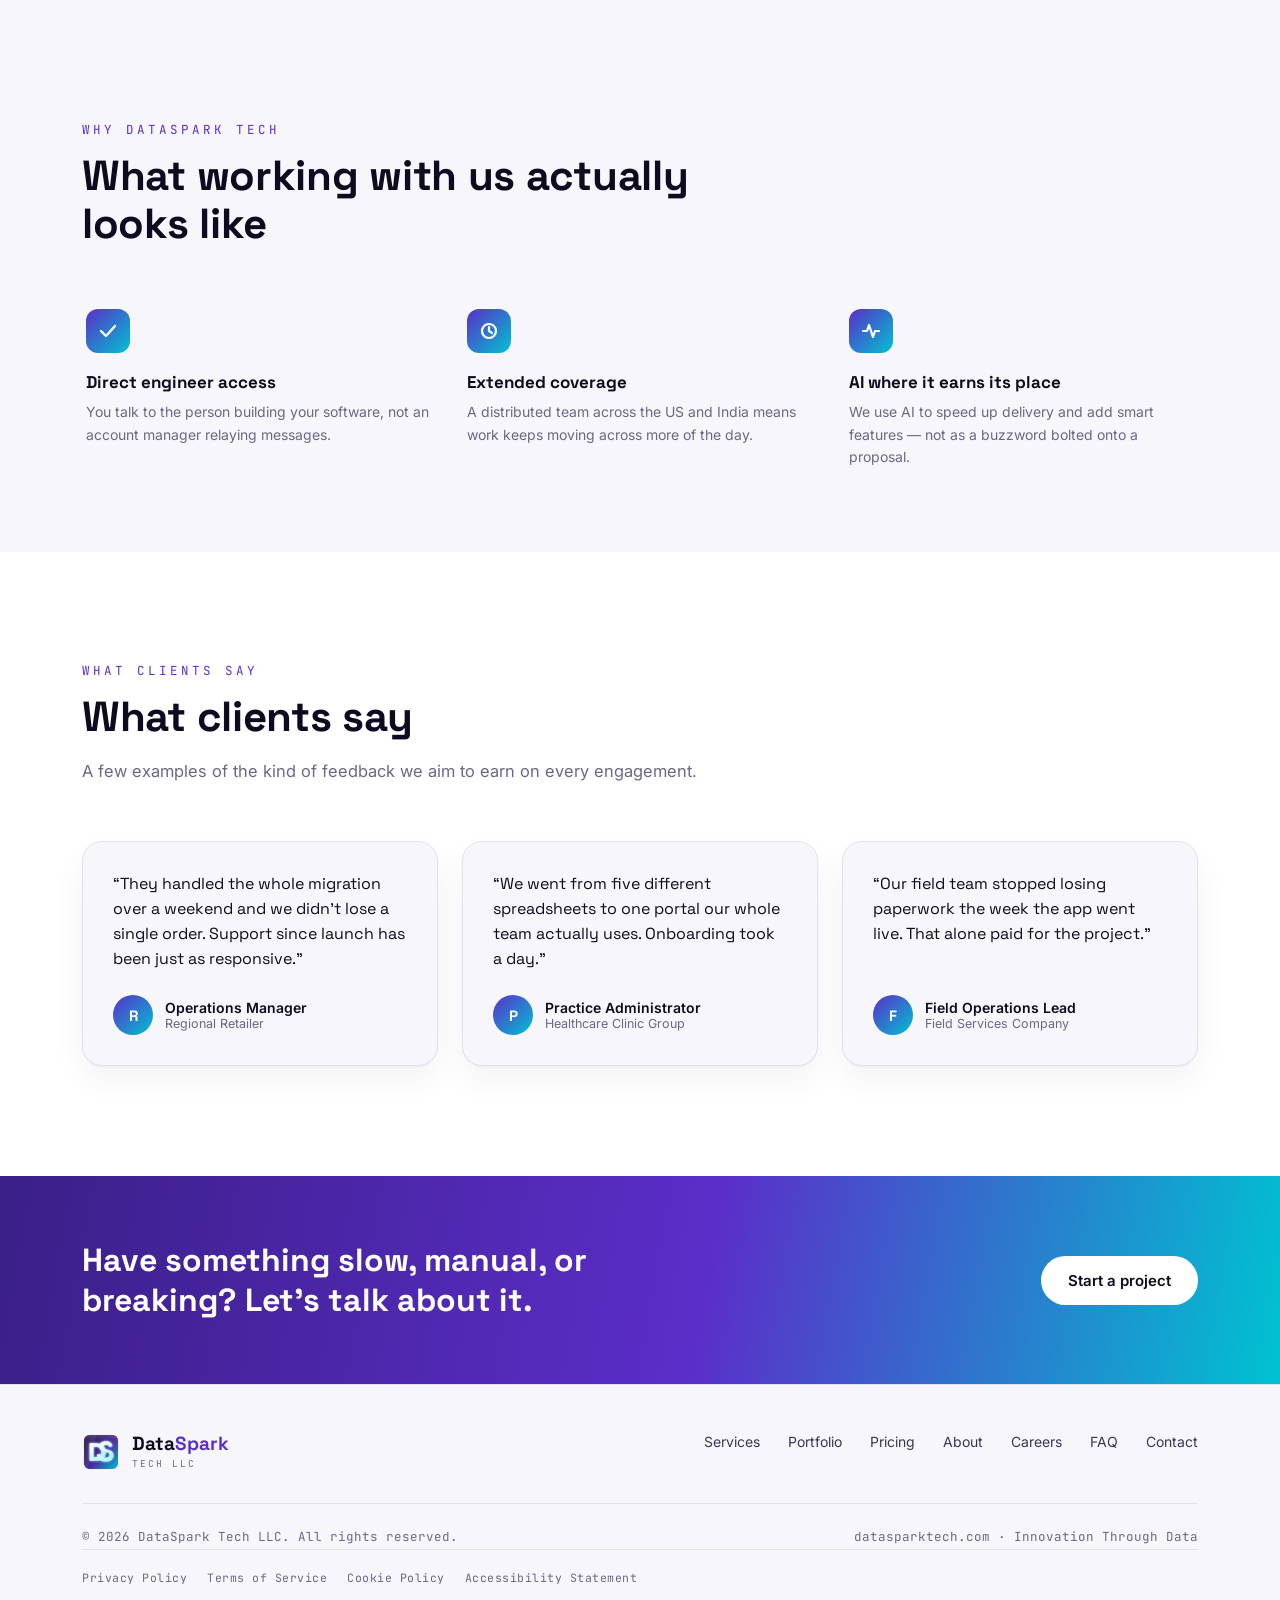
==== commit d67109a7: "updates to the mainpage" ====
--- a/index.html
+++ b/index.html
@@ -64,149 +64,242 @@
         </div>
       </div>
       <div class="hero-visual">
-        <svg viewBox="0 0 520 480" xmlns="http://www.w3.org/2000/svg">
+        <svg viewBox="0 0 560 500" xmlns="http://www.w3.org/2000/svg">
   <defs>
-    <linearGradient id="hvGrad1" x1="0%" y1="0%" x2="100%" y2="100%">
+    <linearGradient id="hv2Grad1" x1="0%" y1="0%" x2="100%" y2="100%">
       <stop offset="0%" stop-color="#5B2EC9"/>
       <stop offset="100%" stop-color="#00C2D1"/>
     </linearGradient>
-    <linearGradient id="hvGrad2" x1="0%" y1="0%" x2="100%" y2="100%">
+    <linearGradient id="hv2Grad2" x1="0%" y1="0%" x2="100%" y2="100%">
       <stop offset="0%" stop-color="#3B1F87"/>
+      <stop offset="100%" stop-color="#1B1035"/>
+    </linearGradient>
+    <linearGradient id="hv2Grad3" x1="0%" y1="100%" x2="100%" y2="0%">
+      <stop offset="0%" stop-color="#00A9B7"/>
+      <stop offset="100%" stop-color="#9FF3FF"/>
+    </linearGradient>
+    <radialGradient id="hv2Glow" cx="50%" cy="50%" r="50%">
+      <stop offset="0%" stop-color="#00C2D1" stop-opacity="0.35"/>
+      <stop offset="100%" stop-color="#00C2D1" stop-opacity="0"/>
+    </radialGradient>
+    <filter id="hv2Shadow" x="-40%" y="-40%" width="180%" height="180%">
+      <feDropShadow dx="0" dy="20" stdDeviation="24" flood-color="#3B1F87" flood-opacity="0.22"/>
+    </filter>
+    <filter id="hv2SoftGlow" x="-100%" y="-100%" width="300%" height="300%">
+      <feGaussianBlur stdDeviation="6" result="blur"/>
+      <feMerge><feMergeNode in="blur"/><feMergeNode in="SourceGraphic"/></feMerge>
+    </filter>
+    <pattern id="hv2Grid" width="28" height="28" patternUnits="userSpaceOnUse">
+      <circle cx="1.2" cy="1.2" r="1.2" fill="#5B2EC9" opacity="0.10"/>
+    </pattern>
+  </defs>
+
+  <!-- ambient background -->
+  <rect x="0" y="0" width="560" height="500" fill="url(#hv2Grid)"/>
+  <circle cx="470" cy="90" r="120" fill="url(#hv2Glow)"/>
+  <circle cx="60" cy="420" r="100" fill="url(#hv2Glow)"/>
+
+  <!-- orbiting AI core (top right, ambient) -->
+  <g transform="translate(486,70)">
+    <circle r="34" fill="none" stroke="#00C2D1" stroke-width="1" opacity="0.35"/>
+    <circle r="46" fill="none" stroke="#5B2EC9" stroke-width="1" opacity="0.22"/>
+    <circle r="9" fill="url(#hv2Grad3)" filter="url(#hv2SoftGlow)"/>
+    <circle r="3" fill="#FFFFFF"/>
+    <animateTransform attributeName="transform" type="rotate" from="0 486 70" to="360 486 70" dur="18s" repeatCount="indefinite"/>
+  </g>
+
+  <!-- connector lines between panels -->
+  <path d="M 150 165 C 190 165 190 210 220 220" stroke="#C9B8F2" stroke-width="1.5" stroke-dasharray="3 5" fill="none" opacity="0.7"/>
+  <path d="M 400 300 C 420 320 400 340 380 355" stroke="#9FF3FF" stroke-width="1.5" stroke-dasharray="3 5" fill="none" opacity="0.7"/>
+  <circle r="3" fill="#00C2D1"><animateMotion dur="2.4s" repeatCount="indefinite" path="M 150 165 C 190 165 190 210 220 220"/></circle>
+  <circle r="3" fill="#5B2EC9"><animateMotion dur="2.1s" begin="0.6s" repeatCount="indefinite" path="M 400 300 C 420 320 400 340 380 355"/></circle>
+
+  <!-- PANEL A: code editor (back layer) -->
+  <g filter="url(#hv2Shadow)">
+    <rect x="18" y="60" width="230" height="150" rx="14" fill="url(#hv2Grad2)"/>
+  </g>
+  <rect x="18" y="60" width="230" height="28" rx="14" fill="#251545"/>
+  <rect x="18" y="74" width="230" height="14" fill="#251545"/>
+  <circle cx="36" cy="74" r="4" fill="#FF5F57"/>
+  <circle cx="50" cy="74" r="4" fill="#FEBC2E"/>
+  <circle cx="64" cy="74" r="4" fill="#28C840"/>
+  <text x="133" y="78" font-family="monospace" font-size="9" fill="#8B7FB8" text-anchor="middle">deploy.sh</text>
+  <g font-family="monospace">
+    <rect x="34" y="104" width="26" height="6" rx="2" fill="#00C2D1" opacity="0.85"/>
+    <rect x="64" y="104" width="60" height="6" rx="2" fill="#9FF3FF" opacity="0.55"/>
+    <rect x="34" y="120" width="16" height="6" rx="2" fill="#5B2EC9" opacity="0.9"/>
+    <rect x="54" y="120" width="90" height="6" rx="2" fill="#C9B8F2" opacity="0.45"/>
+    <rect x="50" y="136" width="70" height="6" rx="2" fill="#00C2D1" opacity="0.7"/>
+    <rect x="34" y="152" width="18" height="6" rx="2" fill="#5B2EC9" opacity="0.9"/>
+    <rect x="56" y="152" width="50" height="6" rx="2" fill="#C9B8F2" opacity="0.45"/>
+  </g>
+  <rect x="34" y="172" width="164" height="20" rx="5" fill="#0F3D2E"/>
+  <path d="M 42 182 L 47 187 L 57 175" stroke="#28C840" stroke-width="2" fill="none" stroke-linecap="round" stroke-linejoin="round"/>
+  <text x="65" y="186" font-family="monospace" font-size="9" fill="#5FE39A">Build passed</text>
+
+  <!-- PANEL B: analytics dashboard (main/largest) -->
+  <g filter="url(#hv2Shadow)">
+    <rect x="140" y="150" width="360" height="230" rx="18" fill="#FFFFFF"/>
+  </g>
+  <circle cx="166" cy="176" r="4" fill="#E4E0F2"/>
+  <circle cx="180" cy="176" r="4" fill="#E4E0F2"/>
+  <circle cx="194" cy="176" r="4" fill="#E4E0F2"/>
+  <rect x="400" y="168" width="80" height="16" rx="8" fill="#F0EDFA"/>
+  <text x="440" y="179" font-family="Arial, sans-serif" font-size="9" fill="#5B2EC9" text-anchor="middle" font-weight="700">LIVE</text>
+
+  <rect x="164" y="200" width="130" height="30" rx="8" fill="#F5F3FB"/>
+  <text x="176" y="220" font-family="monospace" font-size="13" fill="#5B2EC9" font-weight="700">+62% EFFICIENCY</text>
+
+  <!-- bars -->
+  <rect x="166" y="300" width="26" height="60" rx="4" fill="#EAE5F7"/>
+  <rect x="200" y="270" width="26" height="90" rx="4" fill="url(#hv2Grad1)"/>
+  <rect x="234" y="315" width="26" height="45" rx="4" fill="#EAE5F7"/>
+  <rect x="268" y="248" width="26" height="112" rx="4" fill="url(#hv2Grad1)"/>
+  <rect x="302" y="290" width="26" height="70" rx="4" fill="#EAE5F7"/>
+
+  <!-- trend line -->
+  <polyline points="350,340 378,300 404,318 432,255 460,270" fill="none" stroke="url(#hv2Grad1)" stroke-width="3" stroke-linecap="round" stroke-linejoin="round"/>
+  <circle cx="432" cy="255" r="5" fill="#00C2D1"/>
+  <circle cx="432" cy="255" r="9" fill="#00C2D1" opacity="0.25"/>
+
+  <text x="166" y="345" font-family="monospace" font-size="8" fill="#A8A0C0">Q1</text>
+  <text x="200" y="345" font-family="monospace" font-size="8" fill="#A8A0C0">Q2</text>
+  <text x="234" y="345" font-family="monospace" font-size="8" fill="#A8A0C0">Q3</text>
+  <text x="268" y="345" font-family="monospace" font-size="8" fill="#A8A0C0">Q4</text>
+
+  <!-- PANEL C: AI assistant chat (front layer) -->
+  <g filter="url(#hv2Shadow)">
+    <rect x="222" y="330" width="240" height="130" rx="16" fill="url(#hv2Grad2)"/>
+  </g>
+  <circle cx="250" cy="358" r="14" fill="url(#hv2Grad3)"/>
+  <path d="M 244 358 L 249 363 L 258 351" stroke="#1B1035" stroke-width="2" fill="none" stroke-linecap="round" stroke-linejoin="round"/>
+  <text x="272" y="355" font-family="Arial, sans-serif" font-size="11" fill="#FFFFFF" font-weight="700">AI Assistant</text>
+  <text x="272" y="369" font-family="Arial, sans-serif" font-size="9" fill="#9FF3FF">Analyzing workflow...</text>
+
+  <rect x="238" y="384" width="180" height="10" rx="5" fill="#FFFFFF" opacity="0.10"/>
+  <rect x="238" y="384" width="130" height="10" rx="5" fill="url(#hv2Grad3)"/>
+  <rect x="238" y="402" width="150" height="8" rx="4" fill="#FFFFFF" opacity="0.14"/>
+
+  <!-- typing indicator -->
+  <circle cx="244" cy="428" r="3" fill="#9FF3FF"><animate attributeName="opacity" values="0.3;1;0.3" dur="1.2s" repeatCount="indefinite"/></circle>
+  <circle cx="256" cy="428" r="3" fill="#9FF3FF"><animate attributeName="opacity" values="0.3;1;0.3" dur="1.2s" begin="0.2s" repeatCount="indefinite"/></circle>
+  <circle cx="268" cy="428" r="3" fill="#9FF3FF"><animate attributeName="opacity" values="0.3;1;0.3" dur="1.2s" begin="0.4s" repeatCount="indefinite"/></circle>
+
+  <!-- decorative floating dots -->
+  <circle cx="30" cy="440" r="4" fill="#5B2EC9" opacity="0.4"/>
+  <circle cx="520" cy="420" r="4" fill="#00C2D1" opacity="0.45"/>
+  <circle cx="500" cy="480" r="3" fill="#5B2EC9" opacity="0.35"/>
+</svg>
+
+      </div>
+    </div>
+
+    <div class="pulse-wrap">
+      <svg class="network-svg" viewBox="0 0 1160 230" preserveAspectRatio="none" xmlns="http://www.w3.org/2000/svg">
+  <defs>
+    <linearGradient id="netLineGrad" x1="0%" y1="0%" x2="100%" y2="0%">
+      <stop offset="0%" stop-color="#5B2EC9"/>
+      <stop offset="50%" stop-color="#00C2D1"/>
+      <stop offset="100%" stop-color="#00A9B7"/>
+    </linearGradient>
+    <radialGradient id="netNodeGrad">
+      <stop offset="0%" stop-color="#9FF3FF"/>
+      <stop offset="100%" stop-color="#00C2D1"/>
+    </radialGradient>
+    <radialGradient id="netCoreGrad">
+      <stop offset="0%" stop-color="#FFFFFF"/>
+      <stop offset="45%" stop-color="#9FF3FF"/>
       <stop offset="100%" stop-color="#5B2EC9"/>
-    </linearGradient>
-    <filter id="hvShadow" x="-30%" y="-30%" width="160%" height="160%">
-      <feDropShadow dx="0" dy="18" stdDeviation="22" flood-color="#3B1F87" flood-opacity="0.18"/>
+    </radialGradient>
+    <filter id="netGlow" x="-150%" y="-150%" width="400%" height="400%">
+      <feGaussianBlur stdDeviation="5" result="b"/>
+      <feMerge><feMergeNode in="b"/><feMergeNode in="SourceGraphic"/></feMerge>
     </filter>
   </defs>
 
-  <!-- floating dashboard card -->
-  <g filter="url(#hvShadow)">
-    <rect x="60" y="70" width="360" height="260" rx="20" fill="#FFFFFF" stroke="#E4E0F2" stroke-width="1.5"/>
-  </g>
-  <!-- card header -->
-  <circle cx="88" cy="98" r="5" fill="#E4E0F2"/>
-  <circle cx="106" cy="98" r="5" fill="#E4E0F2"/>
-  <circle cx="124" cy="98" r="5" fill="#E4E0F2"/>
-  <rect x="330" y="90" width="70" height="16" rx="8" fill="url(#hvGrad1)" opacity="0.15"/>
-
-  <!-- bar chart -->
-  <rect x="88" y="220" width="26" height="70" rx="4" fill="#E4E0F2"/>
-  <rect x="126" y="190" width="26" height="100" rx="4" fill="url(#hvGrad1)"/>
-  <rect x="164" y="240" width="26" height="50" rx="4" fill="#E4E0F2"/>
-  <rect x="202" y="160" width="26" height="130" rx="4" fill="url(#hvGrad1)"/>
-  <rect x="240" y="205" width="26" height="85" rx="4" fill="#E4E0F2"/>
-
-  <!-- line chart overlay -->
-  <polyline points="290,260 320,220 350,235 380,180" fill="none" stroke="url(#hvGrad1)" stroke-width="3" stroke-linecap="round" stroke-linejoin="round"/>
-  <circle cx="380" cy="180" r="6" fill="#00C2D1"/>
-
-  <!-- small stat pill on card -->
-  <rect x="88" y="130" width="120" height="34" rx="10" fill="#F7F6FB"/>
-  <text x="100" y="152" font-family="monospace" font-size="12" fill="#5B2EC9" font-weight="700">+62% EFFICIENCY</text>
-
-  <!-- floating secondary card: AI chip -->
-  <g filter="url(#hvShadow)">
-    <rect x="300" y="300" width="170" height="90" rx="16" fill="url(#hvGrad2)"/>
-  </g>
-  <circle cx="330" cy="330" r="14" fill="#FFFFFF" opacity="0.15"/>
-  <path d="M 322 330 L 328 336 L 340 322" stroke="#00C2D1" stroke-width="3" fill="none" stroke-linecap="round" stroke-linejoin="round"/>
-  <text x="352" y="326" font-family="Arial, sans-serif" font-size="13" fill="#FFFFFF" font-weight="700">AI-Assisted</text>
-  <text x="352" y="344" font-family="Arial, sans-serif" font-size="11" fill="#C9B8F2">Automation live</text>
-  <rect x="322" y="358" width="128" height="6" rx="3" fill="#FFFFFF" opacity="0.12"/>
-  <rect x="322" y="358" width="86" height="6" rx="3" fill="#00C2D1"/>
-
-  <!-- floating badge circle -->
-  <g filter="url(#hvShadow)">
-    <circle cx="90" cy="360" r="46" fill="#FFFFFF" stroke="#E4E0F2" stroke-width="1.5"/>
-  </g>
-  <path d="M 74 360 L 84 370 L 106 346" stroke="url(#hvGrad1)" stroke-width="4" fill="none" stroke-linecap="round" stroke-linejoin="round"/>
-
-  <!-- connecting dotted lines (data flow motif) -->
-  <path d="M 136 360 L 300 345" stroke="#C9B8F2" stroke-width="2" stroke-dasharray="2 6" stroke-linecap="round"/>
-  <path d="M 420 200 L 470 150" stroke="#9FF3FF" stroke-width="2" stroke-dasharray="2 6" stroke-linecap="round"/>
-
-  <!-- decorative dots -->
-  <circle cx="470" cy="150" r="5" fill="#00C2D1"/>
-  <circle cx="470" cy="150" r="10" fill="#00C2D1" opacity="0.2"/>
-  <circle cx="40" cy="60" r="4" fill="#5B2EC9" opacity="0.4"/>
-  <circle cx="480" cy="420" r="4" fill="#5B2EC9" opacity="0.4"/>
-  <circle cx="30" cy="420" r="3" fill="#00C2D1" opacity="0.5"/>
+  <!-- stage labels above the graphic -->
+  <g font-family="monospace" font-size="10" fill="#6B6785" letter-spacing="1">
+    <text x="70" y="18" text-anchor="middle">INTAKE</text>
+    <text x="420" y="18" text-anchor="middle">ANALYZE</text>
+    <text x="580" y="18" text-anchor="middle">AI CORE</text>
+    <text x="760" y="18" text-anchor="middle">VALIDATE</text>
+    <text x="1090" y="18" text-anchor="middle">DELIVER</text>
+  </g>
+
+  <!-- edges: input -> hidden1 -->
+  <g class="net-edges">
+    <line class="net-edge" data-a="i0" data-b="h0" x1="70" y1="80" x2="420" y2="40"/>
+    <line class="net-edge" data-a="i0" data-b="h1" x1="70" y1="80" x2="420" y2="90"/>
+    <line class="net-edge" data-a="i0" data-b="h2" x1="70" y1="80" x2="420" y2="140"/>
+    <line class="net-edge" data-a="i0" data-b="h3" x1="70" y1="80" x2="420" y2="190"/>
+    <line class="net-edge" data-a="i1" data-b="h0" x1="70" y1="160" x2="420" y2="40"/>
+    <line class="net-edge" data-a="i1" data-b="h1" x1="70" y1="160" x2="420" y2="90"/>
+    <line class="net-edge" data-a="i1" data-b="h2" x1="70" y1="160" x2="420" y2="140"/>
+    <line class="net-edge" data-a="i1" data-b="h3" x1="70" y1="160" x2="420" y2="190"/>
+
+    <!-- hidden1 -> core -->
+    <line class="net-edge" data-a="h0" data-b="core" x1="420" y1="40" x2="580" y2="115"/>
+    <line class="net-edge" data-a="h1" data-b="core" x1="420" y1="90" x2="580" y2="115"/>
+    <line class="net-edge" data-a="h2" data-b="core" x1="420" y1="140" x2="580" y2="115"/>
+    <line class="net-edge" data-a="h3" data-b="core" x1="420" y1="190" x2="580" y2="115"/>
+
+    <!-- core -> hidden2 -->
+    <line class="net-edge" data-a="core" data-b="g0" x1="580" y1="115" x2="760" y2="40"/>
+    <line class="net-edge" data-a="core" data-b="g1" x1="580" y1="115" x2="760" y2="90"/>
+    <line class="net-edge" data-a="core" data-b="g2" x1="580" y1="115" x2="760" y2="140"/>
+    <line class="net-edge" data-a="core" data-b="g3" x1="580" y1="115" x2="760" y2="190"/>
+
+    <!-- hidden2 -> output -->
+    <line class="net-edge" data-a="g0" data-b="o0" x1="760" y1="40" x2="1090" y2="115"/>
+    <line class="net-edge" data-a="g1" data-b="o0" x1="760" y1="90" x2="1090" y2="115"/>
+    <line class="net-edge" data-a="g2" data-b="o0" x1="760" y1="140" x2="1090" y2="115"/>
+    <line class="net-edge" data-a="g3" data-b="o0" x1="760" y1="190" x2="1090" y2="115"/>
+  </g>
+
+  <!-- orbit rings around AI core -->
+  <circle cx="580" cy="115" r="26" fill="none" stroke="#00C2D1" stroke-width="1" opacity="0.4"/>
+  <circle cx="580" cy="115" r="36" fill="none" stroke="#5B2EC9" stroke-width="1" opacity="0.25"/>
+  <circle cx="580" cy="115" r="36" fill="none" stroke="#00C2D1" stroke-width="1.5" opacity="0.5" stroke-dasharray="4 10">
+    <animateTransform attributeName="transform" type="rotate" from="0 580 115" to="360 580 115" dur="9s" repeatCount="indefinite"/>
+  </circle>
+
+  <!-- traveling pulses -->
+  <g class="net-pulses">
+    <circle class="net-pulse-dot" r="3.5"><animateMotion dur="2.4s" begin="0s" repeatCount="indefinite" path="M70,80 L420,40"/><animate attributeName="opacity" values="0;1;1;0" keyTimes="0;0.1;0.85;1" dur="2.4s" repeatCount="indefinite"/></circle>
+    <circle class="net-pulse-dot" r="3.5"><animateMotion dur="2.1s" begin="0.4s" repeatCount="indefinite" path="M70,160 L420,140"/><animate attributeName="opacity" values="0;1;1;0" keyTimes="0;0.1;0.85;1" dur="2.1s" repeatCount="indefinite"/></circle>
+    <circle class="net-pulse-dot" r="4"><animateMotion dur="1.6s" begin="0.9s" repeatCount="indefinite" path="M420,90 L580,115"/><animate attributeName="opacity" values="0;1;1;0" keyTimes="0;0.1;0.85;1" dur="1.6s" repeatCount="indefinite"/></circle>
+    <circle class="net-pulse-dot" r="4"><animateMotion dur="1.6s" begin="1.3s" repeatCount="indefinite" path="M580,115 L760,90"/><animate attributeName="opacity" values="0;1;1;0" keyTimes="0;0.1;0.85;1" dur="1.6s" repeatCount="indefinite"/></circle>
+    <circle class="net-pulse-dot" r="3.5"><animateMotion dur="2.2s" begin="1.7s" repeatCount="indefinite" path="M760,140 L1090,115"/><animate attributeName="opacity" values="0;1;1;0" keyTimes="0;0.1;0.85;1" dur="2.2s" repeatCount="indefinite"/></circle>
+    <circle class="net-pulse-dot" r="3.5"><animateMotion dur="2.3s" begin="2.1s" repeatCount="indefinite" path="M760,40 L1090,115"/><animate attributeName="opacity" values="0;1;1;0" keyTimes="0;0.1;0.85;1" dur="2.3s" repeatCount="indefinite"/></circle>
+    <circle class="net-pulse-dot" r="3"><animateMotion dur="2.5s" begin="0.2s" repeatCount="indefinite" path="M420,190 L580,115"/><animate attributeName="opacity" values="0;1;1;0" keyTimes="0;0.1;0.85;1" dur="2.5s" repeatCount="indefinite"/></circle>
+  </g>
+
+  <!-- nodes -->
+  <g class="net-nodes">
+    <circle class="net-node net-node-io" data-id="i0" cx="70" cy="80" r="8"/>
+    <circle class="net-node net-node-io" data-id="i1" cx="70" cy="160" r="8"/>
+
+    <circle class="net-node" data-id="h0" cx="420" cy="40" r="5"/>
+    <circle class="net-node" data-id="h1" cx="420" cy="90" r="5"/>
+    <circle class="net-node" data-id="h2" cx="420" cy="140" r="5"/>
+    <circle class="net-node" data-id="h3" cx="420" cy="190" r="5"/>
+
+    <circle class="net-node" data-id="g0" cx="760" cy="40" r="5"/>
+    <circle class="net-node" data-id="g1" cx="760" cy="90" r="5"/>
+    <circle class="net-node" data-id="g2" cx="760" cy="140" r="5"/>
+    <circle class="net-node" data-id="g3" cx="760" cy="190" r="5"/>
+
+    <circle class="net-node net-node-io" data-id="o0" cx="1090" cy="115" r="9"/>
+  </g>
+
+  <!-- AI core, drawn last so it's on top and biggest -->
+  <circle cx="580" cy="115" r="15" fill="url(#netCoreGrad)" filter="url(#netGlow)">
+    <animate attributeName="r" values="14;17;14" dur="2.4s" repeatCount="indefinite"/>
+  </circle>
+  <path d="M 573 115 L 578 120 L 588 108" stroke="#1B1035" stroke-width="2" fill="none" stroke-linecap="round" stroke-linejoin="round"/>
 </svg>
 
-      </div>
-    </div>
-
-    <div class="pulse-wrap">
-      <svg class="network-svg" viewBox="0 0 1160 170" preserveAspectRatio="none" xmlns="http://www.w3.org/2000/svg">
-<defs>
-  <linearGradient id="netLineGrad" x1="0%" y1="0%" x2="100%" y2="0%">
-    <stop offset="0%" stop-color="#5B2EC9"/>
-    <stop offset="50%" stop-color="#00C2D1"/>
-    <stop offset="100%" stop-color="#00A9B7"/>
-  </linearGradient>
-  <radialGradient id="netNodeGrad">
-    <stop offset="0%" stop-color="#9FF3FF"/>
-    <stop offset="100%" stop-color="#00C2D1"/>
-  </radialGradient>
-</defs>
-<g class="net-edges">
-<line class="net-edge" data-a="0" data-b="2" x1="70" y1="55" x2="420" y2="25"/>
-<line class="net-edge" data-a="0" data-b="3" x1="70" y1="55" x2="420" y2="70"/>
-<line class="net-edge" data-a="0" data-b="4" x1="70" y1="55" x2="420" y2="115"/>
-<line class="net-edge" data-a="0" data-b="5" x1="70" y1="55" x2="420" y2="150"/>
-<line class="net-edge" data-a="1" data-b="2" x1="70" y1="115" x2="420" y2="25"/>
-<line class="net-edge" data-a="1" data-b="3" x1="70" y1="115" x2="420" y2="70"/>
-<line class="net-edge" data-a="1" data-b="4" x1="70" y1="115" x2="420" y2="115"/>
-<line class="net-edge" data-a="1" data-b="5" x1="70" y1="115" x2="420" y2="150"/>
-<line class="net-edge" data-a="2" data-b="6" x1="420" y1="25" x2="760" y2="25"/>
-<line class="net-edge" data-a="2" data-b="7" x1="420" y1="25" x2="760" y2="70"/>
-<line class="net-edge" data-a="2" data-b="8" x1="420" y1="25" x2="760" y2="115"/>
-<line class="net-edge" data-a="2" data-b="9" x1="420" y1="25" x2="760" y2="150"/>
-<line class="net-edge" data-a="3" data-b="6" x1="420" y1="70" x2="760" y2="25"/>
-<line class="net-edge" data-a="3" data-b="7" x1="420" y1="70" x2="760" y2="70"/>
-<line class="net-edge" data-a="3" data-b="8" x1="420" y1="70" x2="760" y2="115"/>
-<line class="net-edge" data-a="3" data-b="9" x1="420" y1="70" x2="760" y2="150"/>
-<line class="net-edge" data-a="4" data-b="6" x1="420" y1="115" x2="760" y2="25"/>
-<line class="net-edge" data-a="4" data-b="7" x1="420" y1="115" x2="760" y2="70"/>
-<line class="net-edge" data-a="4" data-b="8" x1="420" y1="115" x2="760" y2="115"/>
-<line class="net-edge" data-a="4" data-b="9" x1="420" y1="115" x2="760" y2="150"/>
-<line class="net-edge" data-a="5" data-b="6" x1="420" y1="150" x2="760" y2="25"/>
-<line class="net-edge" data-a="5" data-b="7" x1="420" y1="150" x2="760" y2="70"/>
-<line class="net-edge" data-a="5" data-b="8" x1="420" y1="150" x2="760" y2="115"/>
-<line class="net-edge" data-a="5" data-b="9" x1="420" y1="150" x2="760" y2="150"/>
-<line class="net-edge" data-a="6" data-b="10" x1="760" y1="25" x2="1090" y2="85"/>
-<line class="net-edge" data-a="7" data-b="10" x1="760" y1="70" x2="1090" y2="85"/>
-<line class="net-edge" data-a="8" data-b="10" x1="760" y1="115" x2="1090" y2="85"/>
-<line class="net-edge" data-a="9" data-b="10" x1="760" y1="150" x2="1090" y2="85"/>
-</g>
-<g class="net-pulses">
-<circle class="net-pulse-dot" r="3"><animateMotion dur="2.2s" begin="0.0s" repeatCount="indefinite" path="M420,25 L760,115"/><animate attributeName="opacity" values="0;1;1;0" keyTimes="0;0.1;0.85;1" dur="2.2s" begin="0.0s" repeatCount="indefinite"/></circle>
-<circle class="net-pulse-dot" r="3"><animateMotion dur="2.7s" begin="0.35s" repeatCount="indefinite" path="M70,115 L420,25"/><animate attributeName="opacity" values="0;1;1;0" keyTimes="0;0.1;0.85;1" dur="2.7s" begin="0.35s" repeatCount="indefinite"/></circle>
-<circle class="net-pulse-dot" r="3"><animateMotion dur="3.2s" begin="0.7s" repeatCount="indefinite" path="M420,70 L760,25"/><animate attributeName="opacity" values="0;1;1;0" keyTimes="0;0.1;0.85;1" dur="3.2s" begin="0.7s" repeatCount="indefinite"/></circle>
-<circle class="net-pulse-dot" r="3"><animateMotion dur="3.7s" begin="1.0499999999999998s" repeatCount="indefinite" path="M420,150 L760,25"/><animate attributeName="opacity" values="0;1;1;0" keyTimes="0;0.1;0.85;1" dur="3.7s" begin="1.0499999999999998s" repeatCount="indefinite"/></circle>
-<circle class="net-pulse-dot" r="3"><animateMotion dur="2.2s" begin="1.4s" repeatCount="indefinite" path="M70,55 L420,70"/><animate attributeName="opacity" values="0;1;1;0" keyTimes="0;0.1;0.85;1" dur="2.2s" begin="1.4s" repeatCount="indefinite"/></circle>
-<circle class="net-pulse-dot" r="3"><animateMotion dur="2.7s" begin="1.75s" repeatCount="indefinite" path="M70,55 L420,115"/><animate attributeName="opacity" values="0;1;1;0" keyTimes="0;0.1;0.85;1" dur="2.7s" begin="1.75s" repeatCount="indefinite"/></circle>
-<circle class="net-pulse-dot" r="3"><animateMotion dur="3.2s" begin="2.0999999999999996s" repeatCount="indefinite" path="M420,115 L760,70"/><animate attributeName="opacity" values="0;1;1;0" keyTimes="0;0.1;0.85;1" dur="3.2s" begin="2.0999999999999996s" repeatCount="indefinite"/></circle>
-</g>
-<g class="net-nodes">
-<circle class="net-node net-node-io" data-id="0" cx="70" cy="55" r="7" style="animation-delay:0.0s"/>
-<circle class="net-node net-node-io" data-id="1" cx="70" cy="115" r="7" style="animation-delay:0.4s"/>
-<circle class="net-node" data-id="2" cx="420" cy="25" r="5" style="animation-delay:0.8s"/>
-<circle class="net-node" data-id="3" cx="420" cy="70" r="5" style="animation-delay:1.2000000000000002s"/>
-<circle class="net-node" data-id="4" cx="420" cy="115" r="5" style="animation-delay:1.6s"/>
-<circle class="net-node" data-id="5" cx="420" cy="150" r="5" style="animation-delay:0.0s"/>
-<circle class="net-node" data-id="6" cx="760" cy="25" r="5" style="animation-delay:0.4s"/>
-<circle class="net-node" data-id="7" cx="760" cy="70" r="5" style="animation-delay:0.8s"/>
-<circle class="net-node" data-id="8" cx="760" cy="115" r="5" style="animation-delay:1.2000000000000002s"/>
-<circle class="net-node" data-id="9" cx="760" cy="150" r="5" style="animation-delay:1.6s"/>
-<circle class="net-node net-node-io" data-id="10" cx="1090" cy="85" r="7" style="animation-delay:0.0s"/>
-</g>
-</svg>
-      <div class="network-labels">
-        <span>REQUEST</span>
-        <span>AI-ASSISTED PROCESSING</span>
-        <span>SHIPPED</span>
-      </div>
+      <p style="text-align:center; font-family:var(--mono); font-size:11.5px; letter-spacing:1px; color:var(--muted); margin-top:10px;">Every request runs through the same pipeline &mdash; human-reviewed, AI-assisted, tested before it ships.</p>
     </div>
   </div>
 </section>
--- a/assets/css/style.css
+++ b/assets/css/style.css
@@ -395,12 +395,21 @@
 
 /* ---------- Stats bar ---------- */
 .stats-bar{
-  background:var(--ink);
+  background-image:
+    radial-gradient(500px 260px at 15% 0%, rgba(91,46,201,.35), transparent 60%),
+    radial-gradient(500px 260px at 85% 100%, rgba(0,194,209,.25), transparent 60%),
+    radial-gradient(circle, rgba(159,243,255,.15) 1px, transparent 1.5px);
+  background-color:var(--ink);
+  background-size:auto, auto, 26px 26px;
   padding:56px 0;
+  position:relative;
+  overflow:hidden;
 }
 .stats-bar .wrap{
   display:grid;
   grid-template-columns:repeat(4, 1fr);
+  position:relative;
+  z-index:1;
   gap:32px;
 }
 .stat-block{ text-align:left; }
